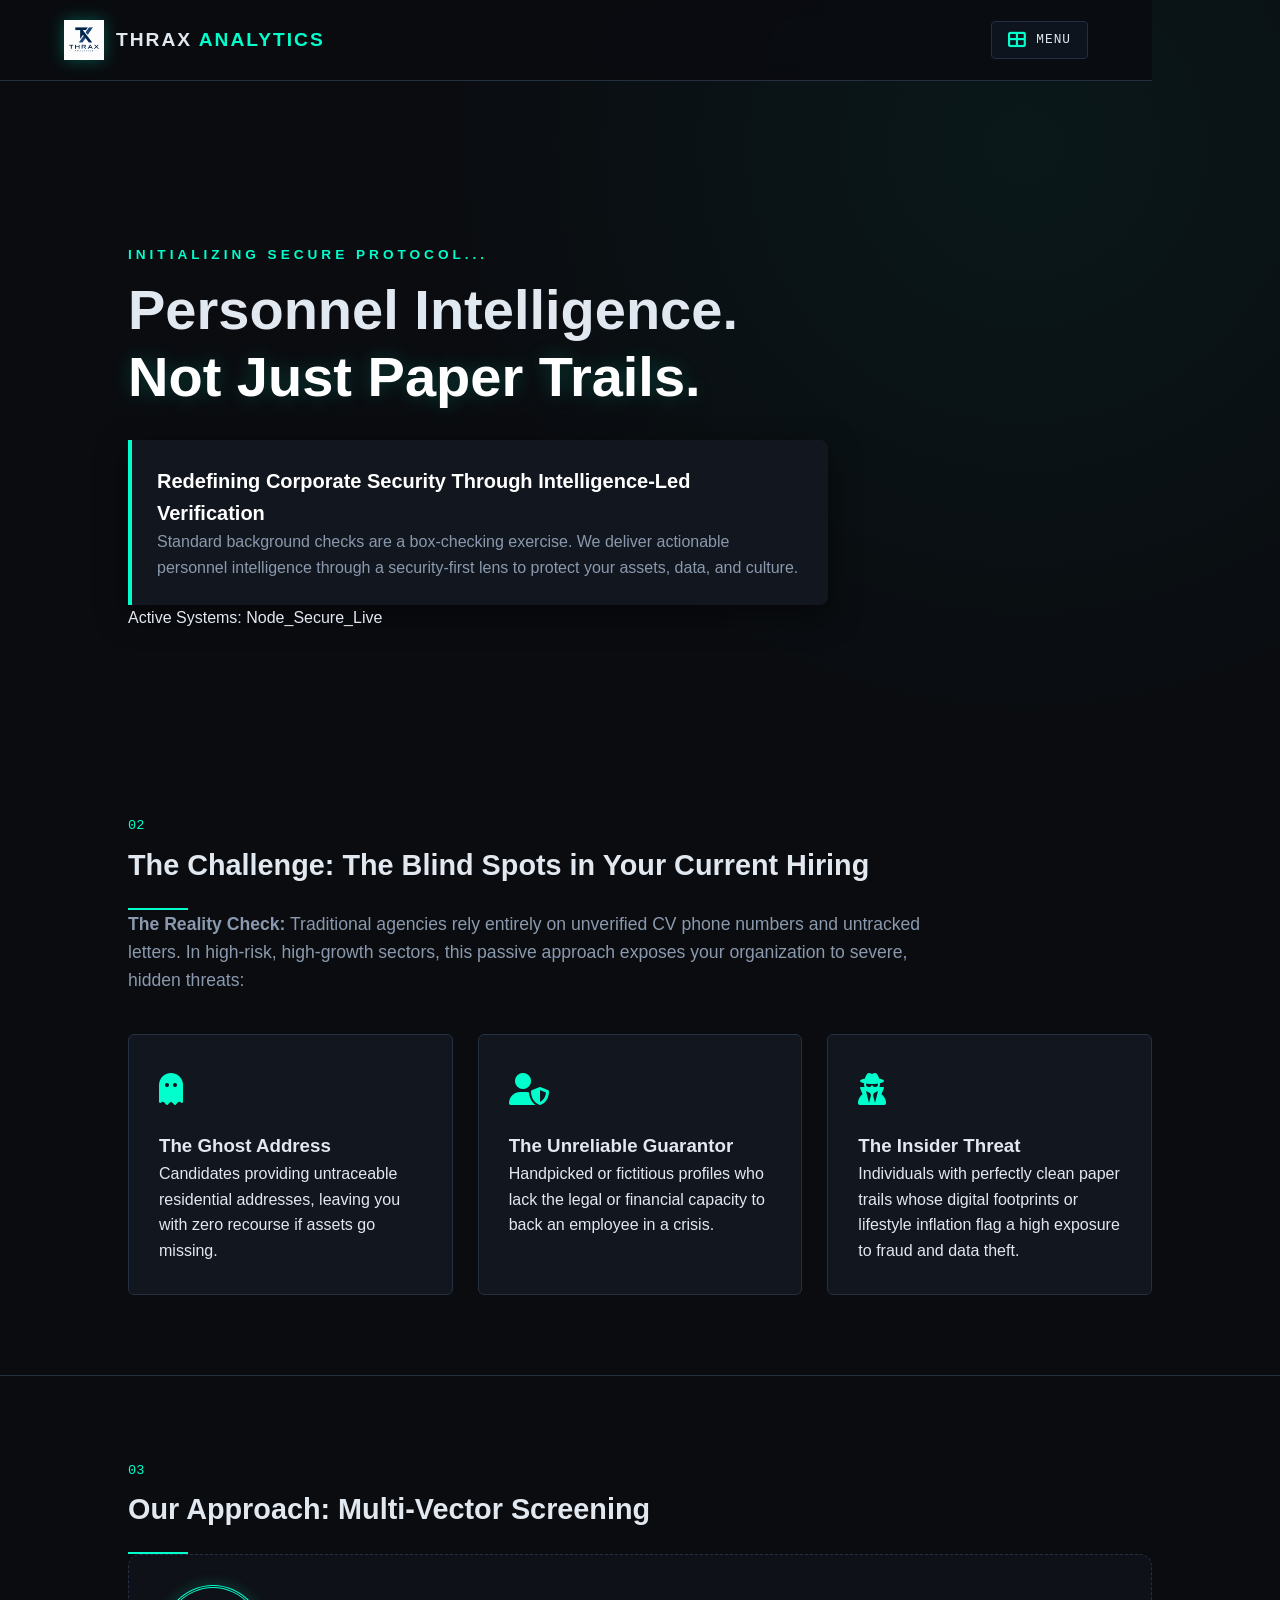
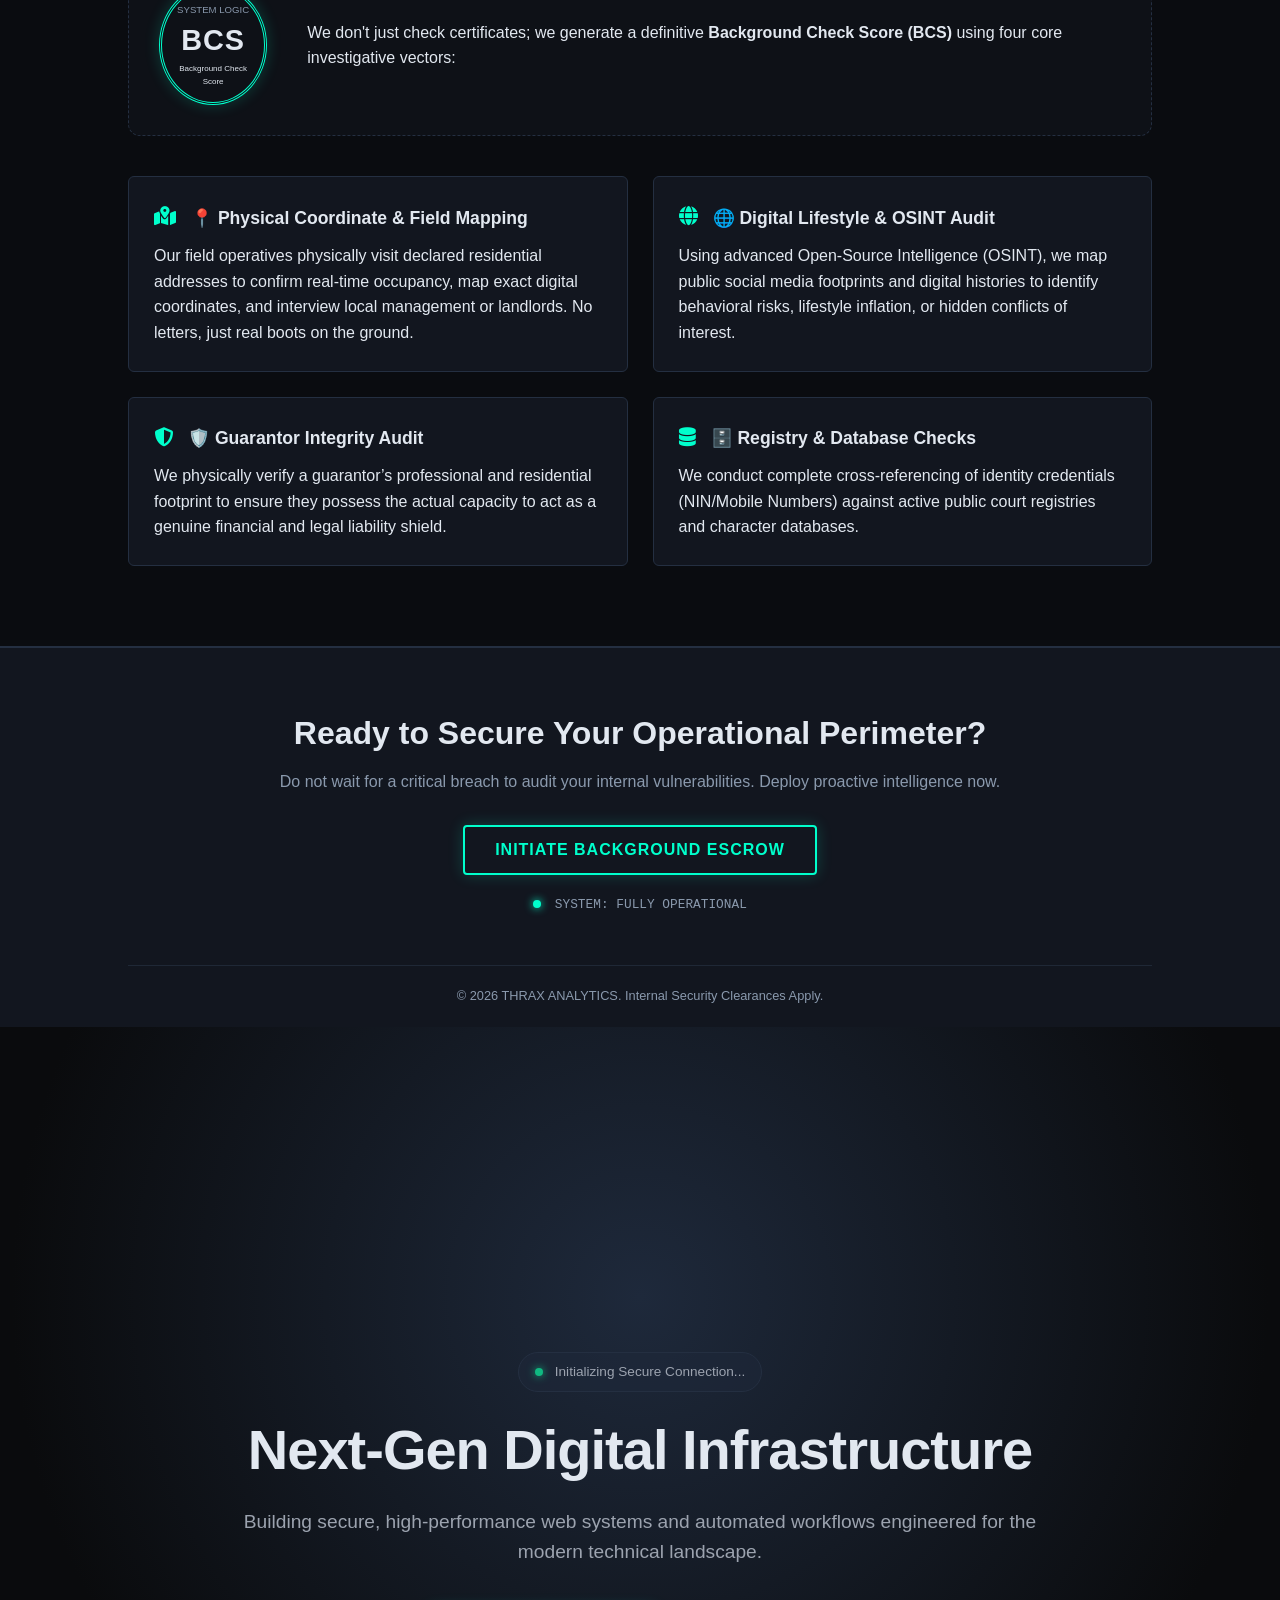
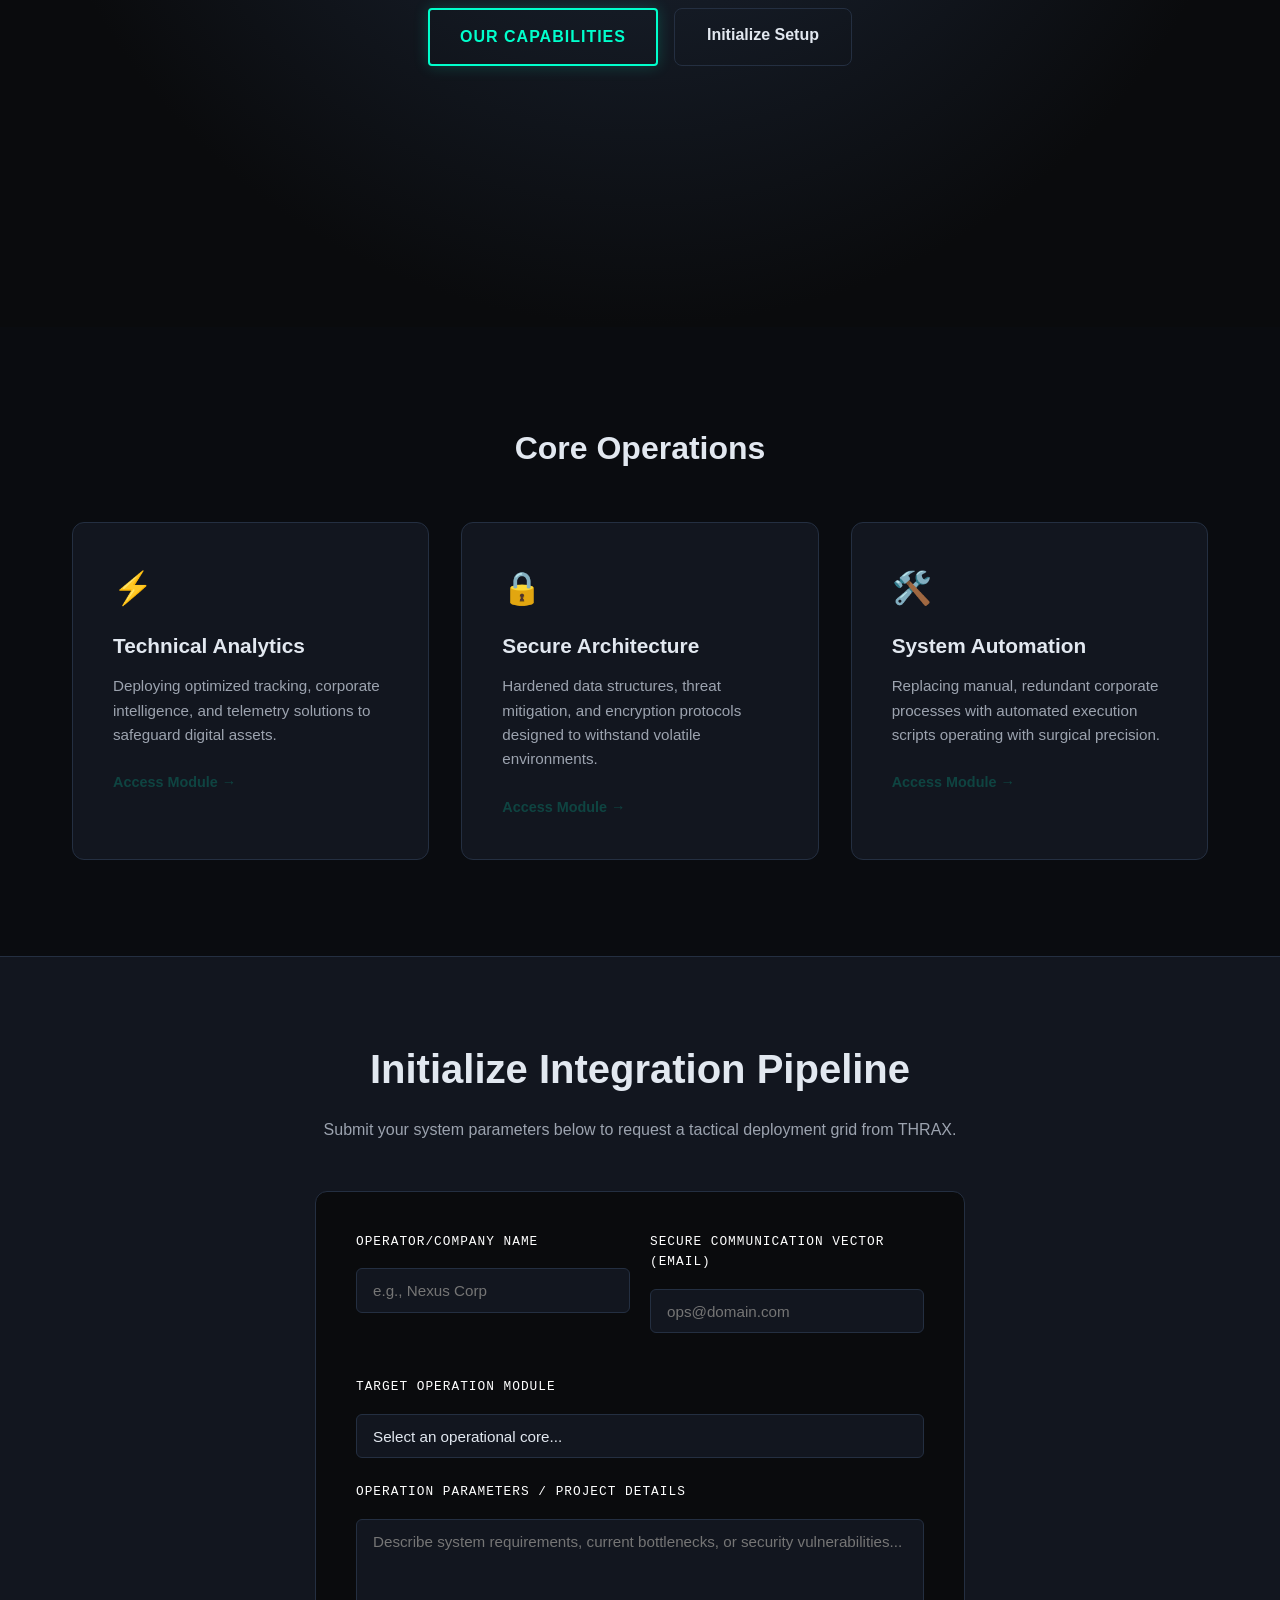
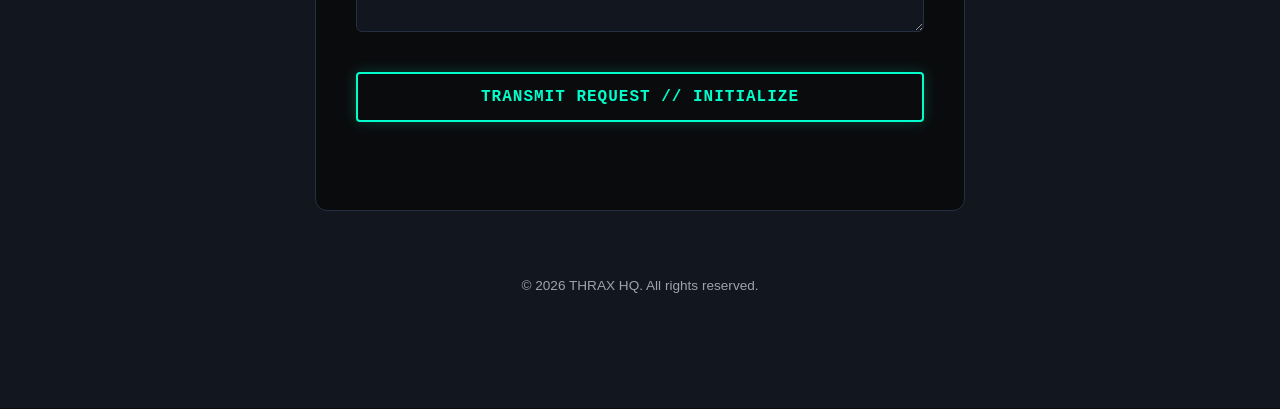
==== index.html @ 0879b6e6 "Fix: Injected inline fallback routing to resolve toggleNavMatrix ReferenceError" ====
<!DOCTYPE html>
<html lang="en">
<head>
    <meta charset="UTF-8">
    <meta name="viewport" content="width=device-width, initial-scale=1.0">
    <title>THRAX | Digital Headquarters</title>
    <link rel="stylesheet" href="style.css">
</head>
<!DOCTYPE html>
<html lang="en">
<head>
    <meta charset="UTF-8">
    <meta name="viewport" content="width=device-width, initial-scale=1.0">
    <title>THRAX ANALYTICS | Intelligence-Led Verification</title>
    <link rel="stylesheet" href="style.css">
    <!-- Font Awesome for clean, high-tech icons -->
    <link rel="stylesheet" href="https://cdnjs.cloudflare.com/ajax/libs/font-awesome/6.4.0/css/all.min.css">
</head>
<body class="cyber-theme">

    <!-- Top Navigation Header -->
   <!-- Top Navigation Header -->
   <header class="main-header">
        <div class="logo-container">
            <img src="thrax-logo.png" alt="THRAX ANALYTICS Logo" class="brand-logo-img">
            <span class="brand-name">THRAX <span class="accent-text">ANALYTICS</span></span>
        </div>
        
        <div class="nav-matrix-control" onclick="toggleNavMatrix()">
            <i class="fas fa-th-large" id="menu-icon"></i>
            <span class="control-label">MENU</span>
        </div>

        <nav class="nav-links" id="nav-links-container">
            <a href="index.html" class="active">Command Center</a>
            <a href="analytics.html">Services</a>
            <a href="architecture.html">FAQs</a>
            <a href="automation.html">Contact Us</a>
        </nav>
    </header>

    <!-- Section 1: Hero Command Matrix -->
    <section class="hero-section">
        <div class="hero-content">
            <h2 class="sub-codename">INITIALIZING SECURE PROTOCOL...</h2>
            <h1 class="main-tagline">Personnel Intelligence.<br><span class="highlight-glow">Not Just Paper Trails.</span></h1>
            
            <div class="mission-statement-box">
                <h3>Redefining Corporate Security Through Intelligence-Led Verification</h3>
                <p>Standard background checks are a box-checking exercise. We deliver actionable personnel intelligence through a security-first lens to protect your assets, data, and culture.</p>
            </div>
            
            <div class="terminal-pulse">
                <span class="pulse-dot"></span> Active Systems: Node_Secure_Live
            </div>
        </div>
    </section>

    <!-- Section 2: The Challenge Matrix -->
    <section class="challenge-section">
        <div class="section-header">
            <span class="index-num">02</span>
            <h2>The Challenge: The Blind Spots in Your Current Hiring</h2>
            <div class="cyber-divider"></div>
        </div>
        
        <p class="section-intro"><strong>The Reality Check:</strong> Traditional agencies rely entirely on unverified CV phone numbers and untracked letters. In high-risk, high-growth sectors, this passive approach exposes your organization to severe, hidden threats:</p>
        
        <div class="vulnerability-grid">
            <div class="vulnerability-card">
                <div class="card-icon"><i class="fas fa-ghost"></i></div>
                <h3>The Ghost Address</h3>
                <p>Candidates providing untraceable residential addresses, leaving you with zero recourse if assets go missing.</p>
                <div class="scan-line"></div>
            </div>
            
            <div class="vulnerability-card">
                <div class="card-icon"><i class="fas fa-user-shield"></i></div>
                <h3>The Unreliable Guarantor</h3>
                <p>Handpicked or fictitious profiles who lack the legal or financial capacity to back an employee in a crisis.</p>
                <div class="scan-line"></div>
            </div>
            
            <div class="vulnerability-card">
                <div class="card-icon"><i class="fas fa-user-secret"></i></div>
                <h3>The Insider Threat</h3>
                <p>Individuals with perfectly clean paper trails whose digital footprints or lifestyle inflation flag a high exposure to fraud and data theft.</p>
                <div class="scan-line"></div>
            </div>
        </div>
    </section>

    <!-- Section 3: Our Approach (Multi-Vector Screening) -->
    <section class="approach-section">
        <div class="section-header">
            <span class="index-num">03</span>
            <h2>Our Approach: Multi-Vector Screening</h2>
            <div class="cyber-divider"></div>
        </div>
        
        <div class="bcs-hud">
            <div class="bcs-score-display">
                <div class="radial-glow"></div>
                <span class="score-label">SYSTEM LOGIC</span>
                <span class="score-value">BCS</span>
                <span class="score-sub">Background Check Score</span>
            </div>
            <p class="bcs-desc">We don't just check certificates; we generate a definitive <strong>Background Check Score (BCS)</strong> using four core investigative vectors:</p>
        </div>

        <div class="vector-matrix">
            <div class="vector-row">
                <div class="vector-meta">
                    <span class="vector-icon"><i class="fas fa-map-marked-alt"></i></span>
                    <h3>📍 Physical Coordinate & Field Mapping</h3>
                </div>
                <p>Our field operatives physically visit declared residential addresses to confirm real-time occupancy, map exact digital coordinates, and interview local management or landlords. No letters, just real boots on the ground.</p>
            </div>

            <div class="vector-row">
                <div class="vector-meta">
                    <span class="vector-icon"><i class="fas fa-globe"></i></span>
                    <h3>🌐 Digital Lifestyle & OSINT Audit</h3>
                </div>
                <p>Using advanced Open-Source Intelligence (OSINT), we map public social media footprints and digital histories to identify behavioral risks, lifestyle inflation, or hidden conflicts of interest.</p>
            </div>

            <div class="vector-row">
                <div class="vector-meta">
                    <span class="vector-icon"><i class="fas fa-shield-alt"></i></span>
                    <h3>🛡️ Guarantor Integrity Audit</h3>
                </div>
                <p>We physically verify a guarantor’s professional and residential footprint to ensure they possess the actual capacity to act as a genuine financial and legal liability shield.</p>
            </div>

            <div class="vector-row">
                <div class="vector-meta">
                    <span class="vector-icon"><i class="fas fa-database"></i></span>
                    <h3>🗄️ Registry & Database Checks</h3>
                </div>
                <p>We conduct complete cross-referencing of identity credentials (NIN/Mobile Numbers) against active public court registries and character databases.</p>
            </div>
        </div>
    </section>

    <!-- Section 4: Finalizing Ultimate Action Terminal -->
    <footer class="terminal-footer">
        <div class="footer-cta">
            <h2>Ready to Secure Your Operational Perimeter?</h2>
            <p>Do not wait for a critical breach to audit your internal vulnerabilities. Deploy proactive intelligence now.</p>
            <div class="cta-actions">
                <button class="btn-primary" onclick="location.href='mailto:intelligence@thraxhq.com'">Initiate Background Escrow</button>
                <div class="system-status-indicator">
                    <span class="status-pulse"></span> SYSTEM: FULLY OPERATIONAL
                </div>
            </div>
        </div>
        <div class="footer-bottom">
            <p>&copy; 2026 THRAX ANALYTICS. Internal Security Clearances Apply.</p>
        </div>
    </footer>

    <script src="app.js"></script>
</body>
</html>

    <section class="hero">
        <div class="hero-content">
            <div class="status-indicator">
                <span class="status-dot"></span>
                <span id="status-text">Initializing Secure Connection...</span>
            </div>

            <h1>Next-Gen Digital Infrastructure</h1>
            <p>Building secure, high-performance web systems and automated workflows engineered for the modern technical landscape.</p>
            <div class="hero-buttons">
                <a href="#services" class="btn btn-primary">Our Capabilities</a>
                <a href="#contact" class="btn btn-secondary">Initialize Setup</a>
            </div>
        </div>
    </section>

   <section id="services" class="services-container">
        <h2 class="section-title">Core Operations</h2>
        <div class="services-grid">
            
            <div class="service-card">
                <div class="card-icon">⚡</div>
                <h3>Technical Analytics</h3>
                <p>Deploying optimized tracking, corporate intelligence, and telemetry solutions to safeguard digital assets.</p>
                <a href="analytics.html" class="card-link">Access Module &rarr;</a>
            </div>

            <div class="service-card">
                <div class="card-icon">🔒</div>
                <h3>Secure Architecture</h3>
                <p>Hardened data structures, threat mitigation, and encryption protocols designed to withstand volatile environments.</p>
                <a href="architecture.html" class="card-link">Access Module &rarr;</a>
            </div>

            <div class="service-card">
                <div class="card-icon">🛠️</div>
                <h3>System Automation</h3>
                <p>Replacing manual, redundant corporate processes with automated execution scripts operating with surgical precision.</p>
                <a href="automation.html" class="card-link">Access Module &rarr;</a>
            </div>

        </div>
    </section>

    <!-- Contact Footer / Command Console Form -->
    <footer id="contact">
        <div class="footer-content">
            <h2>Initialize Integration Pipeline</h2>
            <p>Submit your system parameters below to request a tactical deployment grid from THRAX.</p>
            
            <!-- Technical Command Form -->
            <form id="console-contact-form" class="console-form">
                <div class="form-row">
                    <div class="form-group">
                        <label for="client-name">Operator/Company Name</label>
                        <input type="text" id="client-name" required placeholder="e.g., Nexus Corp">
                    </div>
                    <div class="form-group">
                        <label for="client-email">Secure Communication Vector (Email)</label>
                        <input type="email" id="client-email" required placeholder="ops@domain.com">
                    </div>
                </div>

                <div class="form-group">
                    <label for="target-module">Target Operation Module</label>
                    <select id="target-module" required>
                        <option value="" disabled selected>Select an operational core...</option>
                        <option value="analytics">Module_01 // Technical Analytics & Profiling</option>
                        <option value="architecture">Module_02 // Secure Infrastructure Systems</option>
                        <option value="automation">Module_03 // Operational Automation Pipelines</option>
                    </select>
                </div>

                <div class="form-group">
                    <label for="mission-parameters">Operation Parameters / Project Details</label>
                    <textarea id="mission-parameters" rows="5" required placeholder="Describe system requirements, current bottlenecks, or security vulnerabilities..."></textarea>
                </div>

                <button type="submit" class="btn btn-primary form-submit-btn">Transmit Request // Initialize</button>
            </form>

            <p class="copyright">&copy; 2026 THRAX HQ. All rights reserved.</p>
        </div>
    </footer>
<script>
        // Inline immediate fallback to guarantee navigation works instantly
        function toggleNavMatrix() {
            const navLinks = document.getElementById('nav-links-container');
            const menuIcon = document.getElementById('menu-icon');
            
            if (navLinks) {
                navLinks.classList.toggle('nav-active');
                if (menuIcon) {
                    if (navLinks.classList.contains('nav-active')) {
                        menuIcon.style.transform = "rotate(90deg)";
                        menuIcon.style.color = "var(--accent-neon)";
                    } else {
                        menuIcon.style.transform = "rotate(0deg)";
                        menuIcon.style.color = "var(--text-muted)";
                    }
                }
            }
        }
    </script>
    <script src="app.js"></script>
</body>
</html>
    <script src="app.js"></script>
</body>
</html>
---- style.css ----
/* Global Variables & Reset */
:root {
    --bg-main: #0a0b0d;
    --bg-surface: #12141c;
    --accent-blue: #2563eb;
    --accent-glow: #3b82f6;
    --text-primary: #f3f4f6;
    --text-secondary: #9ca3af;
    --border-color: #1e293b;
}

* {
    margin: 0;
    padding: 0;
    box-sizing: border-box;
    scroll-behavior: smooth;
    font-family: -apple-system, BlinkMacSystemFont, 'Segoe UI', Roboto, sans-serif;
}

body {
    background-color: var(--bg-main);
    color: var(--text-primary);
    line-height: 1.6;
}

/* Header & Navigation (Flexbox) */
header {
    position: fixed;
    top: 0;
    width: 100%;
    background-color: rgba(10, 11, 13, 0.8);
    backdrop-filter: blur(12px);
    border-bottom: 1px solid var(--border-color);
    z-index: 1000;
}

.navbar {
    display: flex;
    justify-content: space-between;
    align-items: center;
    max-width: 1200px;
    margin: 0 auto;
    padding: 1.2rem 2rem;
}

.logo {
    font-size: 1.5rem;
    font-weight: 700;
    letter-spacing: -0.5px;
}

.logo span {
    color: var(--accent-glow);
}

.nav-links {
    display: flex;
    align-items: center;
    list-style: none;
    gap: 2rem;
}

.nav-links a {
    color: var(--text-secondary);
    text-decoration: none;
    font-size: 0.95rem;
    transition: color 0.2s ease;
}

.nav-links a:hover {
    color: var(--text-primary);
}

.nav-links .nav-cta {
    background-color: var(--accent-blue);
    color: white;
    padding: 0.5rem 1.2rem;
    border-radius: 6px;
    transition: background 0.2s;
}

/* Hero Section */
.hero {
    display: flex;
    align-items: center;
    justify-content: center;
    min-height: 100vh;
    padding: 0 2rem;
    text-align: center;
    background: radial-gradient(circle at 50% 30%, #1e293b 0%, var(--bg-main) 70%);
}

.hero-content {
    max-width: 800px;
    margin-top: 4rem;
}

.hero h1 {
    font-size: 3.5rem;
    font-weight: 800;
    letter-spacing: -1px;
    margin-bottom: 1.5rem;
    line-height: 1.2;
}

.hero p {
    font-size: 1.2rem;
    color: var(--text-secondary);
    margin-bottom: 2.5rem;
}

/* Telemetry Status Indicator */
.status-indicator {
    display: inline-flex;
    align-items: center;
    gap: 0.75rem;
    background-color: rgba(30, 41, 59, 0.5);
    border: 1px solid var(--border-color);
    padding: 0.5rem 1rem;
    border-radius: 20px;
    margin-bottom: 1.5rem;
    font-family: monospace;
    font-size: 0.85rem;
    color: var(--text-secondary);
}

.status-dot {
    width: 8px;
    height: 8px;
    background-color: #f59e0b; /* Initializing Amber */
    border-radius: 50%;
    box-shadow: 0 0 8px #f59e0b;
    transition: all 0.5s ease;
}

/* Buttons */
.hero-buttons {
    display: flex;
    justify-content: center;
    gap: 1rem;
}

.btn {
    display: inline-block;
    padding: 0.8rem 2rem;
    border-radius: 8px;
    font-weight: 600;
    text-decoration: none;
    transition: all 0.2s ease;
}

.btn-primary {
    background-color: var(--accent-blue);
    color: white;
}

.btn-primary:hover {
    background-color: var(--accent-glow);
    transform: translateY(-2px);
}

.btn-secondary {
    border: 1px solid var(--border-color);
    color: var(--text-primary);
}

.btn-secondary:hover {
    background-color: var(--border-color);
    transform: translateY(-2px);
}

/* Services Grid Section */
.services-container {
    max-width: 1200px;
    margin: 0 auto;
    padding: 6rem 2rem;
}

.section-title {
    font-size: 2rem;
    text-align: center;
    margin-bottom: 3rem;
}

.services-grid {
    display: grid;
    grid-template-columns: repeat(auto-fit, minmax(300px, 1fr));
    gap: 2rem;
}

.service-card {
    background-color: var(--bg-surface);
    border: 1px solid var(--border-color);
    padding: 2.5rem;
    border-radius: 12px;
    transition: transform 0.3s ease, border-color 0.3s ease;
}

.service-card:hover {
    transform: translateY(-5px);
    border-color: var(--accent-glow);
}

.card-icon {
    font-size: 2rem;
    margin-bottom: 1rem;
}

.service-card h3 {
    font-size: 1.3rem;
    margin-bottom: 0.75rem;
}

.service-card p {
    color: var(--text-secondary);
    font-size: 0.95rem;
}

/* Footer & Connection Setup */
footer {
    background-color: var(--bg-surface);
    border-top: 1px solid var(--border-color);
    padding: 5rem 2rem;
    text-align: center;
}

.footer-content h2 {
    font-size: 2.5rem;
    margin-bottom: 1rem;
}

.footer-content p {
    color: var(--text-secondary);
    margin-bottom: 2rem;
}

.footer-content .btn {
    margin-bottom: 3rem;
}

.copyright {
    font-size: 0.85rem;
    color: #4b5563;
}

@media (max-width: 768px) {
    .hero h1 { font-size: 2.5rem; }
    .hero-buttons { flex-direction: column; }
    .nav-links { display: none; }
}
/* Multi-page Module Layouts */
.module-page {
    max-width: 800px;
    margin: 0 auto;
    padding: 10rem 2rem 5rem 2rem;
}

.module-hero {
    margin-bottom: 4rem;
}

.module-tag {
    font-family: monospace;
    color: var(--accent-glow);
    font-size: 0.9rem;
    letter-spacing: 1px;
    display: inline-block;
    margin-bottom: 1rem;
}

.module-lead {
    font-size: 1.25rem;
    color: var(--text-secondary);
    margin-top: 1rem;
}

.detail-block {
    background-color: var(--bg-surface);
    border: 1px solid var(--border-color);
    padding: 2.5rem;
    border-radius: 12px;
    margin-bottom: 2rem;
}

.detail-block h2 {
    margin-bottom: 1rem;
    font-size: 1.5rem;
    color: var(--text-primary);
}

/* Card Link Styling */
.card-link {
    display: inline-block;
    margin-top: 1.5rem;
    color: var(--accent-glow);
    text-decoration: none;
    font-weight: 600;
    font-size: 0.9rem;
    transition: transform 0.2s;
}

.card-link:hover {
    transform: translateX(5px);
}

/* Pipeline Navigation Alignment */
.pipeline-navigation {
    display: flex;
    justify-content: space-between;
    align-items: center;
    gap: 1rem;
    margin-top: 4rem;
}

@media (max-width: 600px) {
    .pipeline-navigation {
        flex-direction: column-reverse;
        gap: 1rem;
    }
    .pipeline-navigation .btn {
        width: 100%;
        text-align: center;
    }
}
/* Interactive Console Form Styling */
.console-form {
    max-width: 650px;
    margin: 3rem auto 4rem auto;
    text-align: left;
    background-color: var(--bg-main);
    border: 1px solid var(--border-color);
    padding: 2.5rem;
    border-radius: 12px;
}

.form-row {
    display: flex;
    gap: 1.5rem;
}

.form-group {
    display: flex;
    flex-direction: column;
    margin-bottom: 1.5rem;
    width: 100%;
}

.console-form label {
    font-family: monospace;
    font-size: 0.85rem;
    color: var(--accent-glow);
    margin-bottom: 0.5rem;
    text-transform: uppercase;
    letter-spacing: 0.5px;
}

.console-form input,
.console-form select,
.console-form textarea {
    background-color: var(--bg-surface);
    border: 1px solid var(--border-color);
    color: var(--text-primary);
    padding: 0.8rem 1rem;
    border-radius: 6px;
    font-size: 0.95rem;
    transition: all 0.2s ease;
    outline: none;
}

.console-form input:focus,
.console-form select:focus,
.console-form textarea:focus {
    border-color: var(--accent-glow);
    box-shadow: 0 0 8px rgba(59, 130, 246, 0.2);
}

.console-form select {
    cursor: pointer;
    appearance: none; /* Removes native browser arrow to let custom background flow */
}

.form-submit-btn {
    width: 100%;
    border: none;
    cursor: pointer;
    font-family: monospace;
    letter-spacing: 1px;
    text-transform: uppercase;
    padding: 1rem;
    margin-top: 1rem;
}

@media (max-width: 600px) {
    .form-row {
        flex-direction: column;
        gap: 0;
    }
}
/* Core Dark Web System Design */
:root {
    --bg-deep: #0a0c10;
    --bg-surface: #12161f;
    --accent-neon: #00ffcc;
    --accent-glow: rgba(0, 255, 204, 0.2);
    --text-primary: #e2e8f0;
    --text-muted: #8a99ad;
    --border-color: #242f41;
}

body.cyber-theme {
    background-color: var(--bg-deep);
    color: var(--text-primary);
    font-family: 'Segoe UI', Tahoma, Geneva, Verdana, sans-serif;
    margin: 0;
    padding: 0;
    overflow-x: hidden;
}

/* Header & Logo styling */
.main-header {
    display: flex;
    justify-content: space-between;
    align-items: center;
    padding: 20px 5%;
    background-color: rgba(10, 12, 16, 0.95);
    border-bottom: 1px solid var(--border-color);
    position: fixed;
    width: 90%;
    top: 0;
    z-index: 1000;
    backdrop-filter: blur(10px);
}

.logo-container {
    display: flex;
    align-items: center;
    gap: 12px;
}

.cyber-logo {
    width: 28px;
    height: 28px;
    background: linear-gradient(135deg, var(--accent-neon), #0066ff);
    clip-path: polygon(50% 0%, 100% 25%, 100% 75%, 50% 100%, 0% 75%, 0% 25%);
    box-shadow: 0 0 10px var(--accent-glow);
}

.brand-name {
    font-size: 1.2rem;
    font-weight: 800;
    letter-spacing: 2px;
}

.accent-text { color: var(--accent-neon); }

.nav-links a {
    color: var(--text-muted);
    text-decoration: none;
    margin-left: 20px;
    font-size: 0.9rem;
    font-weight: 600;
    transition: color 0.3s;
}

.nav-links a.active, .nav-links a:hover {
    color: var(--accent-neon);
}

/* Hero Section */
.hero-section {
    padding: 180px 10% 100px 10%;
    background: radial-gradient(circle at 80% 20%, rgba(0, 255, 204, 0.05), transparent 50%);
}

.sub-codename {
    font-size: 0.85rem;
    color: var(--accent-neon);
    letter-spacing: 4px;
    margin-bottom: 10px;
}

.main-tagline {
    font-size: 3.5rem;
    font-weight: 900;
    line-height: 1.2;
    margin: 0 0 30px 0;
}

.highlight-glow {
    color: #fff;
    text-shadow: 0 0 20px var(--accent-glow);
}

.mission-statement-box {
    background-color: var(--bg-surface);
    border-left: 4px solid var(--accent-neon);
    padding: 25px;
    max-width: 700px;
    border-radius: 0 8px 8px 0;
    box-shadow: 0 10px 30px rgba(0,0,0,0.5);
}

.mission-statement-box h3 {
    margin-top: 0;
    color: #fff;
    font-size: 1.25rem;
}

.mission-statement-box p {
    color: var(--text-muted);
    line-height: 1.6;
    margin-bottom: 0;
}

/* Moving/Lively Elements: Scan lines on Cards */
.challenge-section, .approach-section {
    padding: 80px 10%;
    border-bottom: 1px solid var(--border-color);
}

.section-header h2 {
    font-size: 1.8rem;
    margin: 5px 0 20px 0;
}

.index-num {
    font-size: 0.85rem;
    color: var(--accent-neon);
    font-family: monospace;
}

.cyber-divider {
    width: 60px;
    height: 2px;
    background-color: var(--accent-neon);
}

.section-intro {
    color: var(--text-muted);
    max-width: 800px;
    margin-bottom: 40px;
    font-size: 1.1rem;
}

.vulnerability-grid {
    display: flex;
    gap: 25px;
    flex-wrap: wrap;
}

.vulnerability-card {
    background-color: var(--bg-surface);
    border: 1px solid var(--border-color);
    padding: 30px;
    flex: 1;
    min-width: 250px;
    border-radius: 6px;
    position: relative;
    overflow: hidden;
    transition: transform 0.3s, border-color 0.3s;
}

.vulnerability-card:hover {
    transform: translateY(-5px);
    border-color: var(--accent-neon);
}

/* Moving Picture/Scan Line Effect */
.scan-line {
    position: absolute;
    top: -100%;
    left: 0;
    width: 100%;
    height: 4px;
    background: linear-gradient(90deg, transparent, var(--accent-neon), transparent);
    animation: scanAnimation 4s linear infinite;
    opacity: 0.5;
}

@keyframes scanAnimation {
    0% { top: -10%; }
    50% { top: 110%; }
    100% { top: -10%; }
}

.card-icon {
    font-size: 2rem;
    color: var(--accent-neon);
    margin-bottom: 15px;
}

/* HUD System Display Matrix */
.bcs-hud {
    display: flex;
    align-items: center;
    gap: 40px;
    background: rgba(18, 22, 31, 0.5);
    padding: 30px;
    border-radius: 12px;
    border: 1px dashed var(--border-color);
    margin-bottom: 40px;
}

.bcs-score-display {
    position: relative;
    width: 120px;
    height: 120px;
    border: 3px double var(--accent-neon);
    border-radius: 50%;
    display: flex;
    flex-direction: column;
    justify-content: center;
    align-items: center;
    box-shadow: 0 0 15px var(--accent-glow);
}

.score-value {
    font-size: 1.8rem;
    font-weight: 900;
    letter-spacing: 1px;
}

.score-label {
    font-size: 0.6rem;
    color: var(--text-muted);
}

.score-sub {
    font-size: 0.5rem;
    text-align: center;
    max-width: 80px;
}

.vector-matrix {
    display: grid;
    grid-template-columns: 1fr 1fr;
    gap: 25px;
}

.vector-row {
    background-color: var(--bg-surface);
    padding: 25px;
    border-radius: 6px;
    border: 1px solid var(--border-color);
}

.vector-meta {
    display: flex;
    align-items: center;
    gap: 15px;
    margin-bottom: 10px;
}

.vector-meta h3 {
    margin: 0;
    font-size: 1.1rem;
}

.vector-icon {
    color: var(--accent-neon);
    font-size: 1.2rem;
}

/* Finalizing Footer Terminals */
.terminal-footer {
    background-color: var(--bg-surface);
    padding: 60px 10% 20px 10%;
    border-top: 1px solid var(--border-color);
    text-align: center;
}

.footer-cta h2 {
    font-size: 2rem;
    margin-bottom: 10px;
}

.footer-cta p {
    color: var(--text-muted);
    margin-bottom: 30px;
}

.btn-primary {
    background: transparent;
    border: 2px solid var(--accent-neon);
    color: var(--accent-neon);
    padding: 14px 30px;
    font-weight: 700;
    font-size: 1rem;
    letter-spacing: 1px;
    cursor: pointer;
    border-radius: 4px;
    text-transform: uppercase;
    box-shadow: 0 0 15px var(--accent-glow);
    transition: all 0.3s;
}

.btn-primary:hover {
    background: var(--accent-neon);
    color: var(--bg-deep);
    box-shadow: 0 0 25px var(--accent-neon);
}

.system-status-indicator {
    margin-top: 20px;
    font-size: 0.8rem;
    font-family: monospace;
    color: var(--text-muted);
}

.status-pulse {
    display: inline-block;
    width: 8px;
    height: 8px;
    background-color: var(--accent-neon);
    border-radius: 50%;
    margin-right: 6px;
    box-shadow: 0 0 8px var(--accent-neon);
    animation: pulse 1.5s infinite;
}

@keyframes pulse {
    0% { opacity: 0.4; }
    50% { opacity: 1; }
    100% { opacity: 0.4; }
}

.footer-bottom {
    margin-top: 50px;
    border-top: 1px solid #1f2836;
    padding-top: 20px;
    font-size: 0.8rem;
    color: var(--text-muted);
}
/* Brand Logo Scaling Configuration */
img.brand-logo-img {
    height: 40px !important;
    width: auto !important;
    max-height: 40px !important;
    object-fit: contain !important;
    display: inline-block !important;
    filter: drop-shadow(0 0 8px rgba(0, 255, 204, 0.3));
}

/* Ensure the container doesn't stretch */
.logo-container {
    display: flex;
    align-items: center;
    gap: 12px;
    max-height: 50px;
}
/* Systems Menu Control Interface */
.nav-matrix-control {
    display: flex;
    align-items: center;
    gap: 10px;
    cursor: pointer;
    background: rgba(24, 34, 50, 0.4);
    padding: 8px 16px;
    border: 1px solid var(--border-color);
    border-radius: 4px;
    transition: all 0.3s ease;
}

.nav-matrix-control:hover {
    border-color: var(--accent-neon);
    box-shadow: 0 0 10px var(--accent-glow);
}

.nav-matrix-control i {
    color: var(--accent-neon);
    font-size: 1.1rem;
}

.control-label {
    font-family: monospace;
    font-size: 0.8rem;
    letter-spacing: 1px;
    color: var(--text-primary);
}

/* Initially hide the link container or display it based on activation states */
.nav-links {
    display: none; /* Controlled dynamically by JavaScript */
    position: absolute;
    top: 75px;
    right: 5%;
    background-color: var(--bg-surface);
    border: 1px solid var(--border-color);
    flex-direction: column;
    padding: 15px;
    border-radius: 6px;
    box-shadow: 0 10px 30px rgba(0,0,0,0.7);
    z-index: 1001;
}

/* When active, display links clearly */
.nav-links.matrix-active {
    display: flex !important;
}

.nav-links a {
    margin: 10px 0 !important;
    padding: 5px 15px;
    display: block;
}
/* ==========================================================================
   Thrax Services Grid System & Component Layouts
   ========================================================================== */

.services-manifesto {
    color: var(--text-muted);
    font-size: 1.15rem;
    line-height: 1.7;
    max-width: 900px;
    margin-top: 20px;
}

.services-block {
    margin-top: 60px;
}

.block-header h2 {
    font-size: 2rem;
    color: #fff;
    margin-bottom: 5px;
}

.block-subtitle {
    color: var(--accent-neon);
    font-family: monospace;
    font-size: 0.95rem;
    margin-top: 0;
    margin-bottom: 35px;
}

/* Tier Matrix Columns Layout */
.tier-matrix-grid {
    display: flex;
    gap: 25px;
    flex-wrap: wrap;
    align-items: stretch;
}

.tier-matrix-card {
    background: var(--bg-surface);
    border: 1px solid var(--border-color);
    border-radius: 8px;
    padding: 35px 25px;
    flex: 1;
    min-width: 290px;
    position: relative;
    transition: all 0.3s cubic-bezier(0.165, 0.84, 0.44, 1);
}

.tier-matrix-card:hover {
    transform: translateY(-5px);
    box-shadow: 0 10px 30px rgba(0, 0, 0, 0.6);
}

/* Featured / Accent Border Focus States */
.featured-tier {
    border-color: rgba(0, 255, 204, 0.4);
    background: linear-gradient(180deg, rgba(24, 34, 50, 0.4) 0%, var(--bg-surface) 100%);
}
.high-alert-tier {
    border-color: rgba(255, 74, 74, 0.3);
}

.tier-badge {
    position: absolute;
    top: -12px;
    left: 25px;
    padding: 4px 14px;
    font-family: monospace;
    font-weight: bold;
    font-size: 0.75rem;
    border-radius: 20px;
}
.level-1-badge { background: #1a2c38; color: #80e5ff; border: 1px solid #336688; }
.level-2-badge { background: #0c332b; color: var(--accent-neon); border: 1px solid var(--accent-neon); }
.level-3-badge { background: #3c1414; color: #ff6666; border: 1px solid #aa3333; }

.tier-matrix-card h3 {
    font-size: 1.5rem;
    margin-top: 10px;
    margin-bottom: 15px;
    color: #fff;
}

.tier-deployment {
    font-size: 0.9rem;
    color: var(--text-muted);
    line-height: 1.5;
    min-height: 45px;
}

.vector-divider {
    height: 1px;
    background: var(--border-color);
    margin: 20px 0;
}

.feature-checklist {
    list-style: none;
    padding: 0;
    margin: 0;
}

.feature-checklist li {
    position: relative;
    padding-left: 25px;
    font-size: 0.92rem;
    line-height: 1.6;
    color: var(--text-primary);
    margin-bottom: 18px;
}

.feature-checklist li i {
    position: absolute;
    left: 0;
    top: 3px;
    color: var(--accent-neon);
    font-size: 0.95rem;
}

.high-alert-tier .feature-checklist li i {
    color: #ff5555;
}

.nested-include {
    font-family: monospace;
    color: var(--accent-neon) !important;
    background: rgba(0, 255, 204, 0.05);
    padding: 4px 8px;
    border-radius: 4px;
    font-weight: bold;
}

/* Specialized Services Grid Layout */
.specialized-grid {
    display: grid;
    grid-template-columns: 1fr 1fr;
    gap: 25px;
}
@media (max-width: 850px) { .specialized-grid { grid-template-columns: 1fr; } }

.specialized-card {
    background: rgba(18, 22, 31, 0.6);
    border: 1px dashed var(--border-color);
    border-radius: 8px;
    padding: 35px;
}

.spec-icon {
    font-size: 2rem;
    color: var(--accent-neon);
    margin-bottom: 15px;
}

.specialized-card h3 {
    margin-top: 0;
    color: #fff;
    font-size: 1.3rem;
}

.specialized-card p {
    color: var(--text-muted);
    line-height: 1.6;
}

.sub-specs {
    margin-top: 20px;
    padding-left: 20px;
}

.sub-specs li {
    color: var(--text-primary);
    margin-bottom: 12px;
    line-height: 1.5;
    font-size: 0.92rem;
}

/* The Thrax Advantage Dashboard Block */
.advantage-banner {
    background: #111622;
    border: 1px solid var(--border-color);
    padding: 40px;
    border-radius: 8px;
    margin: 60px 0;
}

.advantage-banner h3 {
    margin-top: 0;
    font-size: 1.5rem;
    color: #fff;
    text-transform: uppercase;
    letter-spacing: 1px;
    border-bottom: 2px solid var(--accent-neon);
    display: inline-block;
    padding-bottom: 5px;
    margin-bottom: 30px;
}

.advantage-grid {
    display: flex;
    gap: 30px;
    flex-wrap: wrap;
}

.adv-node {
    flex: 1;
    min-width: 250px;
    color: var(--text-muted);
    font-size: 0.95rem;
    line-height: 1.6;
}

.adv-node strong {
    color: var(--accent-neon);
    display: block;
    margin-bottom: 5px;
    font-size: 1.05rem;
}

/* Proof of Concept Interactive Terminal */
.poc-terminal-box {
    background: radial-gradient(circle at 0% 0%, rgba(0, 255, 204, 0.08), transparent 60%), #0d111a;
    border: 2px solid var(--accent-neon);
    border-radius: 8px;
    padding: 50px;
    text-align: center;
    box-shadow: 0 0 30px var(--accent-glow);
    margin-bottom: 40px;
}

.poc-badge {
    display: inline-block;
    background: rgba(0, 255, 204, 0.15);
    color: var(--accent-neon);
    padding: 5px 16px;
    font-family: monospace;
    font-weight: bold;
    font-size: 0.8rem;
    letter-spacing: 2px;
    border-radius: 4px;
    margin-bottom: 20px;
}

.poc-terminal-box h2 {
    font-size: 2.2rem;
    color: #fff;
    margin: 0 0 15px 0;
}

.poc-terminal-box p {
    color: var(--text-muted);
    max-width: 750px;
    margin: 0 auto 30px auto;
    font-size: 1.1rem;
    line-height: 1.6;
}

.poc-metrics-strip {
    display: flex;
    justify-content: center;
    gap: 40px;
    margin-bottom: 40px;
    font-family: monospace;
    color: #fff;
    font-size: 1rem;
}

.poc-metric i {
    color: var(--accent-neon);
    margin-right: 8px;
}

.poc-actions-matrix {
    display: flex;
    justify-content: center;
    gap: 20px;
    flex-wrap: wrap;
}

.action-btn {
    text-decoration: none;
    padding: 15px 32px;
    font-weight: bold;
    font-size: 0.95rem;
    border-radius: 4px;
    text-transform: uppercase;
    letter-spacing: 1px;
    transition: all 0.3s ease;
}

.btn-primary-uplink {
    background: var(--accent-neon);
    color: #0a0c10;
    box-shadow: 0 0 15px var(--accent-glow);
}
.btn-primary-uplink:hover {
    background: #fff;
    box-shadow: 0 0 25px rgba(255, 255, 255, 0.4);
}

.btn-secondary-uplink {
    border: 1px solid var(--border-color);
    color: #fff;
    background: rgba(255,255,255,0.02);
}
.btn-secondary-uplink:hover {
    border-color: var(--accent-neon);
    color: var(--accent-neon);
    box-shadow: 0 0 15px var(--accent-glow);
}
/* ==========================================================================
   Enterprise Consultation Form & Shield Component Classes
   ========================================================================== */

.confidentiality-shield-box {
    display: flex;
    align-items: center;
    background: rgba(14, 165, 233, 0.04);
    border: 1px dashed rgba(0, 255, 204, 0.3);
    padding: 25px 30px;
    border-radius: 6px;
    margin-bottom: 40px;
    gap: 25px;
}

.shield-icon i {
    font-size: 2.5rem;
    color: var(--accent-neon);
    text-shadow: 0 0 15px var(--accent-glow);
}

.shield-text h3 {
    margin: 0 0 5px 0;
    color: #fff;
    font-size: 1.15rem;
}

.shield-text p {
    margin: 0;
    color: var(--text-muted);
    font-size: 0.9rem;
    line-height: 1.5;
}

.consultation-split-layout {
    display: flex;
    gap: 40px;
    align-items: flex-start;
    flex-wrap: wrap;
}

.form-workspace-card {
    flex: 2;
    min-width: 320px;
    background: #0d111a;
    border: 1px solid var(--border-color);
    padding: 40px;
    border-radius: 8px;
}

.workflow-sidepanel {
    flex: 1;
    min-width: 290px;
    display: flex;
    flex-direction: column;
    gap: 25px;
}

/* Intake Form Architecture */
.form-section-title {
    font-family: monospace;
    font-size: 0.85rem;
    color: var(--accent-neon);
    letter-spacing: 2px;
    margin-bottom: 25px;
    margin-top: 35px;
    border-bottom: 1px solid rgba(255,255,255,0.05);
    padding-bottom: 8px;
}
.form-section-title:first-of-type { margin-top: 0; }

.form-row {
    display: flex;
    gap: 20px;
    margin-bottom: 20px;
    flex-wrap: wrap;
}

.form-group {
    flex: 1;
    min-width: 200px;
    display: flex;
    flex-direction: column;
    gap: 8px;
}

.form-group label {
    font-family: monospace;
    font-size: 0.8rem;
    color: #fff;
    text-transform: uppercase;
    letter-spacing: 1px;
}

.custom-select {
    appearance: none;
    background-image: url("data:image/svg+xml,%3Csvg xmlns='http://www.w3.org/2000/svg' width='12' height='12' fill='%2300ffcc' viewBox='0 0 16 16'%3E%3Cpath d='M7.247 11.14 2.451 5.658C1.885 5.013 2.345 4 3.204 4h9.592a1 1 0 0 1 .753 1.659l-4.796 5.48a1 1 0 0 1-1.506 0z'/\%3E%3C/svg%3E");
    background-repeat: no-repeat;
    background-position: calc(100% - 20px) center;
    cursor: pointer;
}

/* Interactive Checkbox Matrices */
.checkbox-matrix-grid {
    display: grid;
    grid-template-columns: 1fr 1fr;
    gap: 15px;
}
@media(max-width:600px){ .checkbox-matrix-grid { grid-template-columns: 1fr; } }

.matrix-checkbox-label {
    display: flex;
    align-items: flex-start;
    gap: 12px;
    background: rgba(255,255,255,0.02);
    border: 1px solid var(--border-color);
    padding: 12px 15px;
    border-radius: 4px;
    cursor: pointer;
    transition: all 0.2s ease;
}

.matrix-checkbox-label:hover {
    border-color: var(--accent-neon);
    background: rgba(0, 255, 204, 0.02);
}

.matrix-checkbox-label input[type="checkbox"] {
    accent-color: var(--accent-neon);
    width: 16px;
    height: 16px;
    margin-top: 2px;
}

.matrix-checkbox-label span {
    font-size: 0.88rem;
    color: var(--text-primary);
    line-height: 1.4;
}

.alert-select {
    border-color: rgba(255,74,74,0.2);
}
.alert-select:focus {
    border-color: #ff4a4a !important;
}

.corporate-submit {
    width: 100%;
    margin-top: 40px;
}

/* Timeline Protocol Panel styling */
.timeline-container-card {
    background: #111622;
    border: 1px solid var(--border-color);
    padding: 30px;
    border-radius: 8px;
}

.timeline-container-card h3 {
    margin-top: 0;
    font-size: 1.2rem;
    color: #fff;
    border-bottom: 2px solid var(--accent-neon);
    display: inline-block;
    padding-bottom: 4px;
    margin-bottom: 15px;
}

.sidepanel-desc {
    color: var(--text-muted);
    font-size: 0.88rem;
    line-height: 1.5;
    margin-bottom: 25px;
}

.protocol-step {
    display: flex;
    gap: 15px;
    margin-bottom: 22px;
}
.protocol-step:last-of-type { margin-bottom: 0; }

.step-num {
    font-family: monospace;
    font-size: 0.9rem;
    font-weight: bold;
    color: var(--accent-neon);
    background: rgba(0,255,204,0.07);
    border: 1px solid rgba(0,255,204,0.2);
    width: 32px;
    height: 32px;
    display: flex;
    align-items: center;
    justify-content: center;
    border-radius: 4px;
    flex-shrink: 0;
}

.step-details h4 {
    margin: 0 0 4px 0;
    color: #fff;
    font-size: 0.95rem;
}

.step-details p {
    margin: 0;
    color: var(--text-muted);
    font-size: 0.84rem;
    line-height: 1.5;
}

/* Quick Metrics Blocks */
.quick-stat-box {
    display: flex;
    gap: 15px;
}

.stat-node {
    flex: 1;
    background: rgba(18, 22, 31, 0.6);
    border: 1px solid var(--border-color);
    padding: 20px;
    border-radius: 6px;
    text-align: center;
}

.stat-val {
    display: block;
    font-size: 1.6rem;
    font-weight: bold;
    color: var(--accent-neon);
    font-family: monospace;
}

.stat-lbl {
    font-size: 0.75rem;
    color: var(--text-muted);
    font-family: monospace;
    text-transform: uppercase;
}
/* ==========================================================================
   Secure Transmission Pop-up UI
   ========================================================================== */
.intel-popup-shield {
    position: fixed;
    top: 0;
    left: 0;
    width: 100%;
    height: 100%;
    background: rgba(10, 15, 26, 0.85);
    backdrop-filter: blur(8px);
    display: flex;
    align-items: center;
    justify-content: center;
    z-index: 9999;
    opacity: 0;
    pointer-events: none;
    transition: opacity 0.4s ease;
}

/* Class to trigger structural display */
.intel-popup-shield.popup-active {
    opacity: 1;
    pointer-events: auto;
}

.intel-popup-box {
    background: #0d111a;
    border: 2px solid var(--accent-neon);
    padding: 40px;
    border-radius: 8px;
    text-align: center;
    max-width: 450px;
    box-shadow: 0 0 30px var(--accent-glow);
    transform: scale(0.9);
    transition: transform 0.4s cubic-bezier(0.175, 0.885, 0.32, 1.275);
}

.intel-popup-shield.popup-active .intel-popup-box {
    transform: scale(1);
}

.popup-icon i {
    font-size: 3rem;
    margin-bottom: 20px;
    text-shadow: 0 0 15px var(--accent-glow);
}

.intel-popup-box h3 {
    color: #fff;
    font-family: monospace;
    letter-spacing: 2px;
    margin: 0 0 10px 0;
}

.intel-popup-box p {
    color: var(--text-muted);
    font-size: 0.9rem;
    line-height: 1.6;
    margin-bottom: 25px;
}

/* Fading loading line inside the pop-up */
.popup-loading-bar {
    height: 3px;
    background: var(--accent-neon);
    width: 100%;
    transform-origin: left;
    animation: shrinkBar 4s linear forwards;
}

@keyframes shrinkBar {
    from { transform: scaleX(1); }
    to { transform: scaleX(0); }
}
/* ==========================================================================
   THRAX Institutional FAQ / Accordion Architecture
   ========================================================================== */
.faq-matrix-container {
    max-width: 900px;
    margin: 40px auto 80px auto;
    display: flex;
    flex-direction: column;
    gap: 45px;
}

.faq-pillar-section {
    display: flex;
    flex-direction: column;
    gap: 15px;
}

.pillar-header {
    display: flex;
    align-items: center;
    gap: 15px;
    border-bottom: 1px solid rgba(255, 255, 255, 0.08);
    padding-bottom: 12px;
    margin-bottom: 10px;
}

.pillar-header i {
    color: var(--accent-neon);
    font-size: 1.2rem;
    text-shadow: 0 0 10px var(--accent-glow);
}

.pillar-header h2 {
    font-family: monospace;
    font-size: 1.1rem;
    letter-spacing: 1.5px;
    color: #fff;
    margin: 0;
    text-transform: uppercase;
}

/* Accordion Accord Architecture */
.faq-node-accordion {
    background: #0d111a;
    border: 1px solid var(--border-color);
    border-radius: 6px;
    overflow: hidden;
    transition: border-color 0.3s ease, box-shadow 0.3s ease;
}

.faq-node-accordion:hover {
    border-color: rgba(0, 255, 204, 0.3);
}

.faq-question {
    padding: 22px 30px;
    display: flex;
    justify-content: space-between;
    align-items: center;
    cursor: pointer;
    user-select: none;
    background: rgba(255, 255, 255, 0.01);
    transition: background 0.2s ease;
}

.faq-question:hover {
    background: rgba(0, 255, 204, 0.02);
}

.faq-question span {
    font-size: 0.98rem;
    font-weight: 500;
    color: #fff;
    padding-right: 20px;
    line-height: 1.4;
}

.faq-question i {
    color: var(--text-muted);
    font-size: 0.9rem;
    transition: transform 0.3s cubic-bezier(0.4, 0, 0.2, 1);
}

/* Hidden state default rules */
.faq-answer {
    max-height: 0;
    overflow: hidden;
    transition: max-height 0.35s cubic-bezier(0.4, 0, 0.2, 1);
    background: rgba(10, 15, 26, 0.4);
}

.faq-answer p {
    margin: 0;
    padding: 25px 30px;
    color: var(--text-muted);
    font-size: 0.92rem;
    line-height: 1.6;
    border-top: 1px solid rgba(255, 255, 255, 0.03);
}

/* Active Open Visual Triggers */
.faq-node-accordion.node-open {
    border-color: var(--accent-neon);
    box-shadow: 0 4px 20px rgba(0, 255, 204, 0.03);
}

.faq-node-accordion.node-open .faq-question i {
    transform: rotate(180deg);
    color: var(--accent-neon);
}
/* ==========================================================================
   THRAX Contact Layout Modules
   ========================================================================== */
.coordinate-node {
    display: flex;
    gap: 15px;
    align-items: flex-start;
}

.coordinate-node .coord-icon i {
    color: var(--accent-neon);
    font-size: 1.1rem;
    padding-top: 3px;
    text-shadow: 0 0 8px var(--accent-glow);
}

.coordinate-node h4 {
    margin: 0 0 4px 0;
    color: #fff;
    font-family: monospace;
    font-size: 0.95rem;
    letter-spacing: 1px;
}

.coordinate-node p {
    margin: 0;
    color: var(--text-muted);
    font-size: 0.85rem;
    line-height: 1.5;
}

.contact-vector-link {
    display: flex;
    gap: 15px;
    align-items: center;
}

.contact-vector-link i {
    font-size: 1.1rem;
}

.contact-vector-link span {
    display: block;
    font-size: 0.75rem;
    color: var(--text-muted);
    text-transform: uppercase;
    letter-spacing: 1px;
    font-family: monospace;
}

.contact-vector-link p {
    margin: 2px 0 0 0;
    color: #fff;
    font-size: 0.92rem;
    font-weight: 500;
}
---- style.css ----
/* Global Variables & Reset */
:root {
    --bg-main: #0a0b0d;
    --bg-surface: #12141c;
    --accent-blue: #2563eb;
    --accent-glow: #3b82f6;
    --text-primary: #f3f4f6;
    --text-secondary: #9ca3af;
    --border-color: #1e293b;
}

* {
    margin: 0;
    padding: 0;
    box-sizing: border-box;
    scroll-behavior: smooth;
    font-family: -apple-system, BlinkMacSystemFont, 'Segoe UI', Roboto, sans-serif;
}

body {
    background-color: var(--bg-main);
    color: var(--text-primary);
    line-height: 1.6;
}

/* Header & Navigation (Flexbox) */
header {
    position: fixed;
    top: 0;
    width: 100%;
    background-color: rgba(10, 11, 13, 0.8);
    backdrop-filter: blur(12px);
    border-bottom: 1px solid var(--border-color);
    z-index: 1000;
}

.navbar {
    display: flex;
    justify-content: space-between;
    align-items: center;
    max-width: 1200px;
    margin: 0 auto;
    padding: 1.2rem 2rem;
}

.logo {
    font-size: 1.5rem;
    font-weight: 700;
    letter-spacing: -0.5px;
}

.logo span {
    color: var(--accent-glow);
}

.nav-links {
    display: flex;
    align-items: center;
    list-style: none;
    gap: 2rem;
}

.nav-links a {
    color: var(--text-secondary);
    text-decoration: none;
    font-size: 0.95rem;
    transition: color 0.2s ease;
}

.nav-links a:hover {
    color: var(--text-primary);
}

.nav-links .nav-cta {
    background-color: var(--accent-blue);
    color: white;
    padding: 0.5rem 1.2rem;
    border-radius: 6px;
    transition: background 0.2s;
}

/* Hero Section */
.hero {
    display: flex;
    align-items: center;
    justify-content: center;
    min-height: 100vh;
    padding: 0 2rem;
    text-align: center;
    background: radial-gradient(circle at 50% 30%, #1e293b 0%, var(--bg-main) 70%);
}

.hero-content {
    max-width: 800px;
    margin-top: 4rem;
}

.hero h1 {
    font-size: 3.5rem;
    font-weight: 800;
    letter-spacing: -1px;
    margin-bottom: 1.5rem;
    line-height: 1.2;
}

.hero p {
    font-size: 1.2rem;
    color: var(--text-secondary);
    margin-bottom: 2.5rem;
}

/* Telemetry Status Indicator */
.status-indicator {
    display: inline-flex;
    align-items: center;
    gap: 0.75rem;
    background-color: rgba(30, 41, 59, 0.5);
    border: 1px solid var(--border-color);
    padding: 0.5rem 1rem;
    border-radius: 20px;
    margin-bottom: 1.5rem;
    font-family: monospace;
    font-size: 0.85rem;
    color: var(--text-secondary);
}

.status-dot {
    width: 8px;
    height: 8px;
    background-color: #f59e0b; /* Initializing Amber */
    border-radius: 50%;
    box-shadow: 0 0 8px #f59e0b;
    transition: all 0.5s ease;
}

/* Buttons */
.hero-buttons {
    display: flex;
    justify-content: center;
    gap: 1rem;
}

.btn {
    display: inline-block;
    padding: 0.8rem 2rem;
    border-radius: 8px;
    font-weight: 600;
    text-decoration: none;
    transition: all 0.2s ease;
}

.btn-primary {
    background-color: var(--accent-blue);
    color: white;
}

.btn-primary:hover {
    background-color: var(--accent-glow);
    transform: translateY(-2px);
}

.btn-secondary {
    border: 1px solid var(--border-color);
    color: var(--text-primary);
}

.btn-secondary:hover {
    background-color: var(--border-color);
    transform: translateY(-2px);
}

/* Services Grid Section */
.services-container {
    max-width: 1200px;
    margin: 0 auto;
    padding: 6rem 2rem;
}

.section-title {
    font-size: 2rem;
    text-align: center;
    margin-bottom: 3rem;
}

.services-grid {
    display: grid;
    grid-template-columns: repeat(auto-fit, minmax(300px, 1fr));
    gap: 2rem;
}

.service-card {
    background-color: var(--bg-surface);
    border: 1px solid var(--border-color);
    padding: 2.5rem;
    border-radius: 12px;
    transition: transform 0.3s ease, border-color 0.3s ease;
}

.service-card:hover {
    transform: translateY(-5px);
    border-color: var(--accent-glow);
}

.card-icon {
    font-size: 2rem;
    margin-bottom: 1rem;
}

.service-card h3 {
    font-size: 1.3rem;
    margin-bottom: 0.75rem;
}

.service-card p {
    color: var(--text-secondary);
    font-size: 0.95rem;
}

/* Footer & Connection Setup */
footer {
    background-color: var(--bg-surface);
    border-top: 1px solid var(--border-color);
    padding: 5rem 2rem;
    text-align: center;
}

.footer-content h2 {
    font-size: 2.5rem;
    margin-bottom: 1rem;
}

.footer-content p {
    color: var(--text-secondary);
    margin-bottom: 2rem;
}

.footer-content .btn {
    margin-bottom: 3rem;
}

.copyright {
    font-size: 0.85rem;
    color: #4b5563;
}

@media (max-width: 768px) {
    .hero h1 { font-size: 2.5rem; }
    .hero-buttons { flex-direction: column; }
    .nav-links { display: none; }
}
/* Multi-page Module Layouts */
.module-page {
    max-width: 800px;
    margin: 0 auto;
    padding: 10rem 2rem 5rem 2rem;
}

.module-hero {
    margin-bottom: 4rem;
}

.module-tag {
    font-family: monospace;
    color: var(--accent-glow);
    font-size: 0.9rem;
    letter-spacing: 1px;
    display: inline-block;
    margin-bottom: 1rem;
}

.module-lead {
    font-size: 1.25rem;
    color: var(--text-secondary);
    margin-top: 1rem;
}

.detail-block {
    background-color: var(--bg-surface);
    border: 1px solid var(--border-color);
    padding: 2.5rem;
    border-radius: 12px;
    margin-bottom: 2rem;
}

.detail-block h2 {
    margin-bottom: 1rem;
    font-size: 1.5rem;
    color: var(--text-primary);
}

/* Card Link Styling */
.card-link {
    display: inline-block;
    margin-top: 1.5rem;
    color: var(--accent-glow);
    text-decoration: none;
    font-weight: 600;
    font-size: 0.9rem;
    transition: transform 0.2s;
}

.card-link:hover {
    transform: translateX(5px);
}

/* Pipeline Navigation Alignment */
.pipeline-navigation {
    display: flex;
    justify-content: space-between;
    align-items: center;
    gap: 1rem;
    margin-top: 4rem;
}

@media (max-width: 600px) {
    .pipeline-navigation {
        flex-direction: column-reverse;
        gap: 1rem;
    }
    .pipeline-navigation .btn {
        width: 100%;
        text-align: center;
    }
}
/* Interactive Console Form Styling */
.console-form {
    max-width: 650px;
    margin: 3rem auto 4rem auto;
    text-align: left;
    background-color: var(--bg-main);
    border: 1px solid var(--border-color);
    padding: 2.5rem;
    border-radius: 12px;
}

.form-row {
    display: flex;
    gap: 1.5rem;
}

.form-group {
    display: flex;
    flex-direction: column;
    margin-bottom: 1.5rem;
    width: 100%;
}

.console-form label {
    font-family: monospace;
    font-size: 0.85rem;
    color: var(--accent-glow);
    margin-bottom: 0.5rem;
    text-transform: uppercase;
    letter-spacing: 0.5px;
}

.console-form input,
.console-form select,
.console-form textarea {
    background-color: var(--bg-surface);
    border: 1px solid var(--border-color);
    color: var(--text-primary);
    padding: 0.8rem 1rem;
    border-radius: 6px;
    font-size: 0.95rem;
    transition: all 0.2s ease;
    outline: none;
}

.console-form input:focus,
.console-form select:focus,
.console-form textarea:focus {
    border-color: var(--accent-glow);
    box-shadow: 0 0 8px rgba(59, 130, 246, 0.2);
}

.console-form select {
    cursor: pointer;
    appearance: none; /* Removes native browser arrow to let custom background flow */
}

.form-submit-btn {
    width: 100%;
    border: none;
    cursor: pointer;
    font-family: monospace;
    letter-spacing: 1px;
    text-transform: uppercase;
    padding: 1rem;
    margin-top: 1rem;
}

@media (max-width: 600px) {
    .form-row {
        flex-direction: column;
        gap: 0;
    }
}
/* Core Dark Web System Design */
:root {
    --bg-deep: #0a0c10;
    --bg-surface: #12161f;
    --accent-neon: #00ffcc;
    --accent-glow: rgba(0, 255, 204, 0.2);
    --text-primary: #e2e8f0;
    --text-muted: #8a99ad;
    --border-color: #242f41;
}

body.cyber-theme {
    background-color: var(--bg-deep);
    color: var(--text-primary);
    font-family: 'Segoe UI', Tahoma, Geneva, Verdana, sans-serif;
    margin: 0;
    padding: 0;
    overflow-x: hidden;
}

/* Header & Logo styling */
.main-header {
    display: flex;
    justify-content: space-between;
    align-items: center;
    padding: 20px 5%;
    background-color: rgba(10, 12, 16, 0.95);
    border-bottom: 1px solid var(--border-color);
    position: fixed;
    width: 90%;
    top: 0;
    z-index: 1000;
    backdrop-filter: blur(10px);
}

.logo-container {
    display: flex;
    align-items: center;
    gap: 12px;
}

.cyber-logo {
    width: 28px;
    height: 28px;
    background: linear-gradient(135deg, var(--accent-neon), #0066ff);
    clip-path: polygon(50% 0%, 100% 25%, 100% 75%, 50% 100%, 0% 75%, 0% 25%);
    box-shadow: 0 0 10px var(--accent-glow);
}

.brand-name {
    font-size: 1.2rem;
    font-weight: 800;
    letter-spacing: 2px;
}

.accent-text { color: var(--accent-neon); }

.nav-links a {
    color: var(--text-muted);
    text-decoration: none;
    margin-left: 20px;
    font-size: 0.9rem;
    font-weight: 600;
    transition: color 0.3s;
}

.nav-links a.active, .nav-links a:hover {
    color: var(--accent-neon);
}

/* Hero Section */
.hero-section {
    padding: 180px 10% 100px 10%;
    background: radial-gradient(circle at 80% 20%, rgba(0, 255, 204, 0.05), transparent 50%);
}

.sub-codename {
    font-size: 0.85rem;
    color: var(--accent-neon);
    letter-spacing: 4px;
    margin-bottom: 10px;
}

.main-tagline {
    font-size: 3.5rem;
    font-weight: 900;
    line-height: 1.2;
    margin: 0 0 30px 0;
}

.highlight-glow {
    color: #fff;
    text-shadow: 0 0 20px var(--accent-glow);
}

.mission-statement-box {
    background-color: var(--bg-surface);
    border-left: 4px solid var(--accent-neon);
    padding: 25px;
    max-width: 700px;
    border-radius: 0 8px 8px 0;
    box-shadow: 0 10px 30px rgba(0,0,0,0.5);
}

.mission-statement-box h3 {
    margin-top: 0;
    color: #fff;
    font-size: 1.25rem;
}

.mission-statement-box p {
    color: var(--text-muted);
    line-height: 1.6;
    margin-bottom: 0;
}

/* Moving/Lively Elements: Scan lines on Cards */
.challenge-section, .approach-section {
    padding: 80px 10%;
    border-bottom: 1px solid var(--border-color);
}

.section-header h2 {
    font-size: 1.8rem;
    margin: 5px 0 20px 0;
}

.index-num {
    font-size: 0.85rem;
    color: var(--accent-neon);
    font-family: monospace;
}

.cyber-divider {
    width: 60px;
    height: 2px;
    background-color: var(--accent-neon);
}

.section-intro {
    color: var(--text-muted);
    max-width: 800px;
    margin-bottom: 40px;
    font-size: 1.1rem;
}

.vulnerability-grid {
    display: flex;
    gap: 25px;
    flex-wrap: wrap;
}

.vulnerability-card {
    background-color: var(--bg-surface);
    border: 1px solid var(--border-color);
    padding: 30px;
    flex: 1;
    min-width: 250px;
    border-radius: 6px;
    position: relative;
    overflow: hidden;
    transition: transform 0.3s, border-color 0.3s;
}

.vulnerability-card:hover {
    transform: translateY(-5px);
    border-color: var(--accent-neon);
}

/* Moving Picture/Scan Line Effect */
.scan-line {
    position: absolute;
    top: -100%;
    left: 0;
    width: 100%;
    height: 4px;
    background: linear-gradient(90deg, transparent, var(--accent-neon), transparent);
    animation: scanAnimation 4s linear infinite;
    opacity: 0.5;
}

@keyframes scanAnimation {
    0% { top: -10%; }
    50% { top: 110%; }
    100% { top: -10%; }
}

.card-icon {
    font-size: 2rem;
    color: var(--accent-neon);
    margin-bottom: 15px;
}

/* HUD System Display Matrix */
.bcs-hud {
    display: flex;
    align-items: center;
    gap: 40px;
    background: rgba(18, 22, 31, 0.5);
    padding: 30px;
    border-radius: 12px;
    border: 1px dashed var(--border-color);
    margin-bottom: 40px;
}

.bcs-score-display {
    position: relative;
    width: 120px;
    height: 120px;
    border: 3px double var(--accent-neon);
    border-radius: 50%;
    display: flex;
    flex-direction: column;
    justify-content: center;
    align-items: center;
    box-shadow: 0 0 15px var(--accent-glow);
}

.score-value {
    font-size: 1.8rem;
    font-weight: 900;
    letter-spacing: 1px;
}

.score-label {
    font-size: 0.6rem;
    color: var(--text-muted);
}

.score-sub {
    font-size: 0.5rem;
    text-align: center;
    max-width: 80px;
}

.vector-matrix {
    display: grid;
    grid-template-columns: 1fr 1fr;
    gap: 25px;
}

.vector-row {
    background-color: var(--bg-surface);
    padding: 25px;
    border-radius: 6px;
    border: 1px solid var(--border-color);
}

.vector-meta {
    display: flex;
    align-items: center;
    gap: 15px;
    margin-bottom: 10px;
}

.vector-meta h3 {
    margin: 0;
    font-size: 1.1rem;
}

.vector-icon {
    color: var(--accent-neon);
    font-size: 1.2rem;
}

/* Finalizing Footer Terminals */
.terminal-footer {
    background-color: var(--bg-surface);
    padding: 60px 10% 20px 10%;
    border-top: 1px solid var(--border-color);
    text-align: center;
}

.footer-cta h2 {
    font-size: 2rem;
    margin-bottom: 10px;
}

.footer-cta p {
    color: var(--text-muted);
    margin-bottom: 30px;
}

.btn-primary {
    background: transparent;
    border: 2px solid var(--accent-neon);
    color: var(--accent-neon);
    padding: 14px 30px;
    font-weight: 700;
    font-size: 1rem;
    letter-spacing: 1px;
    cursor: pointer;
    border-radius: 4px;
    text-transform: uppercase;
    box-shadow: 0 0 15px var(--accent-glow);
    transition: all 0.3s;
}

.btn-primary:hover {
    background: var(--accent-neon);
    color: var(--bg-deep);
    box-shadow: 0 0 25px var(--accent-neon);
}

.system-status-indicator {
    margin-top: 20px;
    font-size: 0.8rem;
    font-family: monospace;
    color: var(--text-muted);
}

.status-pulse {
    display: inline-block;
    width: 8px;
    height: 8px;
    background-color: var(--accent-neon);
    border-radius: 50%;
    margin-right: 6px;
    box-shadow: 0 0 8px var(--accent-neon);
    animation: pulse 1.5s infinite;
}

@keyframes pulse {
    0% { opacity: 0.4; }
    50% { opacity: 1; }
    100% { opacity: 0.4; }
}

.footer-bottom {
    margin-top: 50px;
    border-top: 1px solid #1f2836;
    padding-top: 20px;
    font-size: 0.8rem;
    color: var(--text-muted);
}
/* Brand Logo Scaling Configuration */
img.brand-logo-img {
    height: 40px !important;
    width: auto !important;
    max-height: 40px !important;
    object-fit: contain !important;
    display: inline-block !important;
    filter: drop-shadow(0 0 8px rgba(0, 255, 204, 0.3));
}

/* Ensure the container doesn't stretch */
.logo-container {
    display: flex;
    align-items: center;
    gap: 12px;
    max-height: 50px;
}
/* Systems Menu Control Interface */
.nav-matrix-control {
    display: flex;
    align-items: center;
    gap: 10px;
    cursor: pointer;
    background: rgba(24, 34, 50, 0.4);
    padding: 8px 16px;
    border: 1px solid var(--border-color);
    border-radius: 4px;
    transition: all 0.3s ease;
}

.nav-matrix-control:hover {
    border-color: var(--accent-neon);
    box-shadow: 0 0 10px var(--accent-glow);
}

.nav-matrix-control i {
    color: var(--accent-neon);
    font-size: 1.1rem;
}

.control-label {
    font-family: monospace;
    font-size: 0.8rem;
    letter-spacing: 1px;
    color: var(--text-primary);
}

/* Initially hide the link container or display it based on activation states */
.nav-links {
    display: none; /* Controlled dynamically by JavaScript */
    position: absolute;
    top: 75px;
    right: 5%;
    background-color: var(--bg-surface);
    border: 1px solid var(--border-color);
    flex-direction: column;
    padding: 15px;
    border-radius: 6px;
    box-shadow: 0 10px 30px rgba(0,0,0,0.7);
    z-index: 1001;
}

/* When active, display links clearly */
.nav-links.matrix-active {
    display: flex !important;
}

.nav-links a {
    margin: 10px 0 !important;
    padding: 5px 15px;
    display: block;
}
/* ==========================================================================
   Thrax Services Grid System & Component Layouts
   ========================================================================== */

.services-manifesto {
    color: var(--text-muted);
    font-size: 1.15rem;
    line-height: 1.7;
    max-width: 900px;
    margin-top: 20px;
}

.services-block {
    margin-top: 60px;
}

.block-header h2 {
    font-size: 2rem;
    color: #fff;
    margin-bottom: 5px;
}

.block-subtitle {
    color: var(--accent-neon);
    font-family: monospace;
    font-size: 0.95rem;
    margin-top: 0;
    margin-bottom: 35px;
}

/* Tier Matrix Columns Layout */
.tier-matrix-grid {
    display: flex;
    gap: 25px;
    flex-wrap: wrap;
    align-items: stretch;
}

.tier-matrix-card {
    background: var(--bg-surface);
    border: 1px solid var(--border-color);
    border-radius: 8px;
    padding: 35px 25px;
    flex: 1;
    min-width: 290px;
    position: relative;
    transition: all 0.3s cubic-bezier(0.165, 0.84, 0.44, 1);
}

.tier-matrix-card:hover {
    transform: translateY(-5px);
    box-shadow: 0 10px 30px rgba(0, 0, 0, 0.6);
}

/* Featured / Accent Border Focus States */
.featured-tier {
    border-color: rgba(0, 255, 204, 0.4);
    background: linear-gradient(180deg, rgba(24, 34, 50, 0.4) 0%, var(--bg-surface) 100%);
}
.high-alert-tier {
    border-color: rgba(255, 74, 74, 0.3);
}

.tier-badge {
    position: absolute;
    top: -12px;
    left: 25px;
    padding: 4px 14px;
    font-family: monospace;
    font-weight: bold;
    font-size: 0.75rem;
    border-radius: 20px;
}
.level-1-badge { background: #1a2c38; color: #80e5ff; border: 1px solid #336688; }
.level-2-badge { background: #0c332b; color: var(--accent-neon); border: 1px solid var(--accent-neon); }
.level-3-badge { background: #3c1414; color: #ff6666; border: 1px solid #aa3333; }

.tier-matrix-card h3 {
    font-size: 1.5rem;
    margin-top: 10px;
    margin-bottom: 15px;
    color: #fff;
}

.tier-deployment {
    font-size: 0.9rem;
    color: var(--text-muted);
    line-height: 1.5;
    min-height: 45px;
}

.vector-divider {
    height: 1px;
    background: var(--border-color);
    margin: 20px 0;
}

.feature-checklist {
    list-style: none;
    padding: 0;
    margin: 0;
}

.feature-checklist li {
    position: relative;
    padding-left: 25px;
    font-size: 0.92rem;
    line-height: 1.6;
    color: var(--text-primary);
    margin-bottom: 18px;
}

.feature-checklist li i {
    position: absolute;
    left: 0;
    top: 3px;
    color: var(--accent-neon);
    font-size: 0.95rem;
}

.high-alert-tier .feature-checklist li i {
    color: #ff5555;
}

.nested-include {
    font-family: monospace;
    color: var(--accent-neon) !important;
    background: rgba(0, 255, 204, 0.05);
    padding: 4px 8px;
    border-radius: 4px;
    font-weight: bold;
}

/* Specialized Services Grid Layout */
.specialized-grid {
    display: grid;
    grid-template-columns: 1fr 1fr;
    gap: 25px;
}
@media (max-width: 850px) { .specialized-grid { grid-template-columns: 1fr; } }

.specialized-card {
    background: rgba(18, 22, 31, 0.6);
    border: 1px dashed var(--border-color);
    border-radius: 8px;
    padding: 35px;
}

.spec-icon {
    font-size: 2rem;
    color: var(--accent-neon);
    margin-bottom: 15px;
}

.specialized-card h3 {
    margin-top: 0;
    color: #fff;
    font-size: 1.3rem;
}

.specialized-card p {
    color: var(--text-muted);
    line-height: 1.6;
}

.sub-specs {
    margin-top: 20px;
    padding-left: 20px;
}

.sub-specs li {
    color: var(--text-primary);
    margin-bottom: 12px;
    line-height: 1.5;
    font-size: 0.92rem;
}

/* The Thrax Advantage Dashboard Block */
.advantage-banner {
    background: #111622;
    border: 1px solid var(--border-color);
    padding: 40px;
    border-radius: 8px;
    margin: 60px 0;
}

.advantage-banner h3 {
    margin-top: 0;
    font-size: 1.5rem;
    color: #fff;
    text-transform: uppercase;
    letter-spacing: 1px;
    border-bottom: 2px solid var(--accent-neon);
    display: inline-block;
    padding-bottom: 5px;
    margin-bottom: 30px;
}

.advantage-grid {
    display: flex;
    gap: 30px;
    flex-wrap: wrap;
}

.adv-node {
    flex: 1;
    min-width: 250px;
    color: var(--text-muted);
    font-size: 0.95rem;
    line-height: 1.6;
}

.adv-node strong {
    color: var(--accent-neon);
    display: block;
    margin-bottom: 5px;
    font-size: 1.05rem;
}

/* Proof of Concept Interactive Terminal */
.poc-terminal-box {
    background: radial-gradient(circle at 0% 0%, rgba(0, 255, 204, 0.08), transparent 60%), #0d111a;
    border: 2px solid var(--accent-neon);
    border-radius: 8px;
    padding: 50px;
    text-align: center;
    box-shadow: 0 0 30px var(--accent-glow);
    margin-bottom: 40px;
}

.poc-badge {
    display: inline-block;
    background: rgba(0, 255, 204, 0.15);
    color: var(--accent-neon);
    padding: 5px 16px;
    font-family: monospace;
    font-weight: bold;
    font-size: 0.8rem;
    letter-spacing: 2px;
    border-radius: 4px;
    margin-bottom: 20px;
}

.poc-terminal-box h2 {
    font-size: 2.2rem;
    color: #fff;
    margin: 0 0 15px 0;
}

.poc-terminal-box p {
    color: var(--text-muted);
    max-width: 750px;
    margin: 0 auto 30px auto;
    font-size: 1.1rem;
    line-height: 1.6;
}

.poc-metrics-strip {
    display: flex;
    justify-content: center;
    gap: 40px;
    margin-bottom: 40px;
    font-family: monospace;
    color: #fff;
    font-size: 1rem;
}

.poc-metric i {
    color: var(--accent-neon);
    margin-right: 8px;
}

.poc-actions-matrix {
    display: flex;
    justify-content: center;
    gap: 20px;
    flex-wrap: wrap;
}

.action-btn {
    text-decoration: none;
    padding: 15px 32px;
    font-weight: bold;
    font-size: 0.95rem;
    border-radius: 4px;
    text-transform: uppercase;
    letter-spacing: 1px;
    transition: all 0.3s ease;
}

.btn-primary-uplink {
    background: var(--accent-neon);
    color: #0a0c10;
    box-shadow: 0 0 15px var(--accent-glow);
}
.btn-primary-uplink:hover {
    background: #fff;
    box-shadow: 0 0 25px rgba(255, 255, 255, 0.4);
}

.btn-secondary-uplink {
    border: 1px solid var(--border-color);
    color: #fff;
    background: rgba(255,255,255,0.02);
}
.btn-secondary-uplink:hover {
    border-color: var(--accent-neon);
    color: var(--accent-neon);
    box-shadow: 0 0 15px var(--accent-glow);
}
/* ==========================================================================
   Enterprise Consultation Form & Shield Component Classes
   ========================================================================== */

.confidentiality-shield-box {
    display: flex;
    align-items: center;
    background: rgba(14, 165, 233, 0.04);
    border: 1px dashed rgba(0, 255, 204, 0.3);
    padding: 25px 30px;
    border-radius: 6px;
    margin-bottom: 40px;
    gap: 25px;
}

.shield-icon i {
    font-size: 2.5rem;
    color: var(--accent-neon);
    text-shadow: 0 0 15px var(--accent-glow);
}

.shield-text h3 {
    margin: 0 0 5px 0;
    color: #fff;
    font-size: 1.15rem;
}

.shield-text p {
    margin: 0;
    color: var(--text-muted);
    font-size: 0.9rem;
    line-height: 1.5;
}

.consultation-split-layout {
    display: flex;
    gap: 40px;
    align-items: flex-start;
    flex-wrap: wrap;
}

.form-workspace-card {
    flex: 2;
    min-width: 320px;
    background: #0d111a;
    border: 1px solid var(--border-color);
    padding: 40px;
    border-radius: 8px;
}

.workflow-sidepanel {
    flex: 1;
    min-width: 290px;
    display: flex;
    flex-direction: column;
    gap: 25px;
}

/* Intake Form Architecture */
.form-section-title {
    font-family: monospace;
    font-size: 0.85rem;
    color: var(--accent-neon);
    letter-spacing: 2px;
    margin-bottom: 25px;
    margin-top: 35px;
    border-bottom: 1px solid rgba(255,255,255,0.05);
    padding-bottom: 8px;
}
.form-section-title:first-of-type { margin-top: 0; }

.form-row {
    display: flex;
    gap: 20px;
    margin-bottom: 20px;
    flex-wrap: wrap;
}

.form-group {
    flex: 1;
    min-width: 200px;
    display: flex;
    flex-direction: column;
    gap: 8px;
}

.form-group label {
    font-family: monospace;
    font-size: 0.8rem;
    color: #fff;
    text-transform: uppercase;
    letter-spacing: 1px;
}

.custom-select {
    appearance: none;
    background-image: url("data:image/svg+xml,%3Csvg xmlns='http://www.w3.org/2000/svg' width='12' height='12' fill='%2300ffcc' viewBox='0 0 16 16'%3E%3Cpath d='M7.247 11.14 2.451 5.658C1.885 5.013 2.345 4 3.204 4h9.592a1 1 0 0 1 .753 1.659l-4.796 5.48a1 1 0 0 1-1.506 0z'/\%3E%3C/svg%3E");
    background-repeat: no-repeat;
    background-position: calc(100% - 20px) center;
    cursor: pointer;
}

/* Interactive Checkbox Matrices */
.checkbox-matrix-grid {
    display: grid;
    grid-template-columns: 1fr 1fr;
    gap: 15px;
}
@media(max-width:600px){ .checkbox-matrix-grid { grid-template-columns: 1fr; } }

.matrix-checkbox-label {
    display: flex;
    align-items: flex-start;
    gap: 12px;
    background: rgba(255,255,255,0.02);
    border: 1px solid var(--border-color);
    padding: 12px 15px;
    border-radius: 4px;
    cursor: pointer;
    transition: all 0.2s ease;
}

.matrix-checkbox-label:hover {
    border-color: var(--accent-neon);
    background: rgba(0, 255, 204, 0.02);
}

.matrix-checkbox-label input[type="checkbox"] {
    accent-color: var(--accent-neon);
    width: 16px;
    height: 16px;
    margin-top: 2px;
}

.matrix-checkbox-label span {
    font-size: 0.88rem;
    color: var(--text-primary);
    line-height: 1.4;
}

.alert-select {
    border-color: rgba(255,74,74,0.2);
}
.alert-select:focus {
    border-color: #ff4a4a !important;
}

.corporate-submit {
    width: 100%;
    margin-top: 40px;
}

/* Timeline Protocol Panel styling */
.timeline-container-card {
    background: #111622;
    border: 1px solid var(--border-color);
    padding: 30px;
    border-radius: 8px;
}

.timeline-container-card h3 {
    margin-top: 0;
    font-size: 1.2rem;
    color: #fff;
    border-bottom: 2px solid var(--accent-neon);
    display: inline-block;
    padding-bottom: 4px;
    margin-bottom: 15px;
}

.sidepanel-desc {
    color: var(--text-muted);
    font-size: 0.88rem;
    line-height: 1.5;
    margin-bottom: 25px;
}

.protocol-step {
    display: flex;
    gap: 15px;
    margin-bottom: 22px;
}
.protocol-step:last-of-type { margin-bottom: 0; }

.step-num {
    font-family: monospace;
    font-size: 0.9rem;
    font-weight: bold;
    color: var(--accent-neon);
    background: rgba(0,255,204,0.07);
    border: 1px solid rgba(0,255,204,0.2);
    width: 32px;
    height: 32px;
    display: flex;
    align-items: center;
    justify-content: center;
    border-radius: 4px;
    flex-shrink: 0;
}

.step-details h4 {
    margin: 0 0 4px 0;
    color: #fff;
    font-size: 0.95rem;
}

.step-details p {
    margin: 0;
    color: var(--text-muted);
    font-size: 0.84rem;
    line-height: 1.5;
}

/* Quick Metrics Blocks */
.quick-stat-box {
    display: flex;
    gap: 15px;
}

.stat-node {
    flex: 1;
    background: rgba(18, 22, 31, 0.6);
    border: 1px solid var(--border-color);
    padding: 20px;
    border-radius: 6px;
    text-align: center;
}

.stat-val {
    display: block;
    font-size: 1.6rem;
    font-weight: bold;
    color: var(--accent-neon);
    font-family: monospace;
}

.stat-lbl {
    font-size: 0.75rem;
    color: var(--text-muted);
    font-family: monospace;
    text-transform: uppercase;
}
/* ==========================================================================
   Secure Transmission Pop-up UI
   ========================================================================== */
.intel-popup-shield {
    position: fixed;
    top: 0;
    left: 0;
    width: 100%;
    height: 100%;
    background: rgba(10, 15, 26, 0.85);
    backdrop-filter: blur(8px);
    display: flex;
    align-items: center;
    justify-content: center;
    z-index: 9999;
    opacity: 0;
    pointer-events: none;
    transition: opacity 0.4s ease;
}

/* Class to trigger structural display */
.intel-popup-shield.popup-active {
    opacity: 1;
    pointer-events: auto;
}

.intel-popup-box {
    background: #0d111a;
    border: 2px solid var(--accent-neon);
    padding: 40px;
    border-radius: 8px;
    text-align: center;
    max-width: 450px;
    box-shadow: 0 0 30px var(--accent-glow);
    transform: scale(0.9);
    transition: transform 0.4s cubic-bezier(0.175, 0.885, 0.32, 1.275);
}

.intel-popup-shield.popup-active .intel-popup-box {
    transform: scale(1);
}

.popup-icon i {
    font-size: 3rem;
    margin-bottom: 20px;
    text-shadow: 0 0 15px var(--accent-glow);
}

.intel-popup-box h3 {
    color: #fff;
    font-family: monospace;
    letter-spacing: 2px;
    margin: 0 0 10px 0;
}

.intel-popup-box p {
    color: var(--text-muted);
    font-size: 0.9rem;
    line-height: 1.6;
    margin-bottom: 25px;
}

/* Fading loading line inside the pop-up */
.popup-loading-bar {
    height: 3px;
    background: var(--accent-neon);
    width: 100%;
    transform-origin: left;
    animation: shrinkBar 4s linear forwards;
}

@keyframes shrinkBar {
    from { transform: scaleX(1); }
    to { transform: scaleX(0); }
}
/* ==========================================================================
   THRAX Institutional FAQ / Accordion Architecture
   ========================================================================== */
.faq-matrix-container {
    max-width: 900px;
    margin: 40px auto 80px auto;
    display: flex;
    flex-direction: column;
    gap: 45px;
}

.faq-pillar-section {
    display: flex;
    flex-direction: column;
    gap: 15px;
}

.pillar-header {
    display: flex;
    align-items: center;
    gap: 15px;
    border-bottom: 1px solid rgba(255, 255, 255, 0.08);
    padding-bottom: 12px;
    margin-bottom: 10px;
}

.pillar-header i {
    color: var(--accent-neon);
    font-size: 1.2rem;
    text-shadow: 0 0 10px var(--accent-glow);
}

.pillar-header h2 {
    font-family: monospace;
    font-size: 1.1rem;
    letter-spacing: 1.5px;
    color: #fff;
    margin: 0;
    text-transform: uppercase;
}

/* Accordion Accord Architecture */
.faq-node-accordion {
    background: #0d111a;
    border: 1px solid var(--border-color);
    border-radius: 6px;
    overflow: hidden;
    transition: border-color 0.3s ease, box-shadow 0.3s ease;
}

.faq-node-accordion:hover {
    border-color: rgba(0, 255, 204, 0.3);
}

.faq-question {
    padding: 22px 30px;
    display: flex;
    justify-content: space-between;
    align-items: center;
    cursor: pointer;
    user-select: none;
    background: rgba(255, 255, 255, 0.01);
    transition: background 0.2s ease;
}

.faq-question:hover {
    background: rgba(0, 255, 204, 0.02);
}

.faq-question span {
    font-size: 0.98rem;
    font-weight: 500;
    color: #fff;
    padding-right: 20px;
    line-height: 1.4;
}

.faq-question i {
    color: var(--text-muted);
    font-size: 0.9rem;
    transition: transform 0.3s cubic-bezier(0.4, 0, 0.2, 1);
}

/* Hidden state default rules */
.faq-answer {
    max-height: 0;
    overflow: hidden;
    transition: max-height 0.35s cubic-bezier(0.4, 0, 0.2, 1);
    background: rgba(10, 15, 26, 0.4);
}

.faq-answer p {
    margin: 0;
    padding: 25px 30px;
    color: var(--text-muted);
    font-size: 0.92rem;
    line-height: 1.6;
    border-top: 1px solid rgba(255, 255, 255, 0.03);
}

/* Active Open Visual Triggers */
.faq-node-accordion.node-open {
    border-color: var(--accent-neon);
    box-shadow: 0 4px 20px rgba(0, 255, 204, 0.03);
}

.faq-node-accordion.node-open .faq-question i {
    transform: rotate(180deg);
    color: var(--accent-neon);
}
/* ==========================================================================
   THRAX Contact Layout Modules
   ========================================================================== */
.coordinate-node {
    display: flex;
    gap: 15px;
    align-items: flex-start;
}

.coordinate-node .coord-icon i {
    color: var(--accent-neon);
    font-size: 1.1rem;
    padding-top: 3px;
    text-shadow: 0 0 8px var(--accent-glow);
}

.coordinate-node h4 {
    margin: 0 0 4px 0;
    color: #fff;
    font-family: monospace;
    font-size: 0.95rem;
    letter-spacing: 1px;
}

.coordinate-node p {
    margin: 0;
    color: var(--text-muted);
    font-size: 0.85rem;
    line-height: 1.5;
}

.contact-vector-link {
    display: flex;
    gap: 15px;
    align-items: center;
}

.contact-vector-link i {
    font-size: 1.1rem;
}

.contact-vector-link span {
    display: block;
    font-size: 0.75rem;
    color: var(--text-muted);
    text-transform: uppercase;
    letter-spacing: 1px;
    font-family: monospace;
}

.contact-vector-link p {
    margin: 2px 0 0 0;
    color: #fff;
    font-size: 0.92rem;
    font-weight: 500;
}
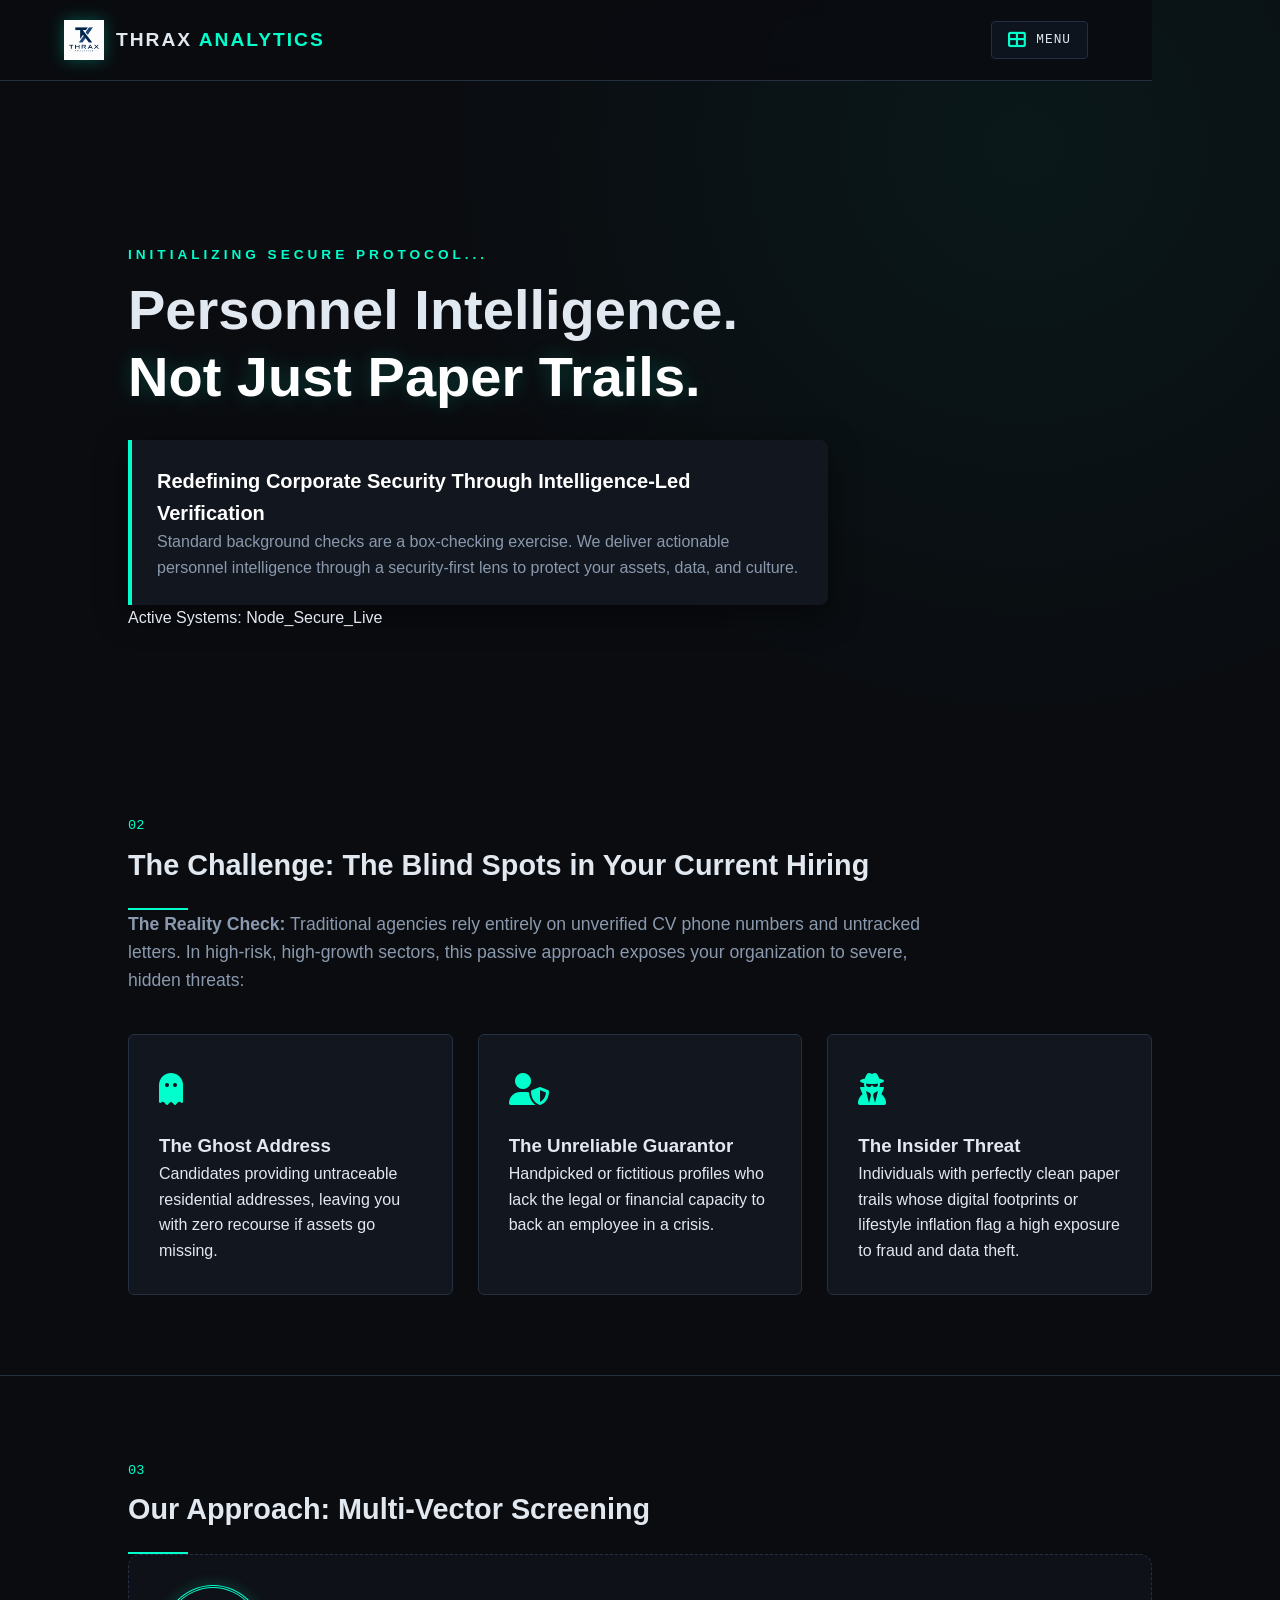
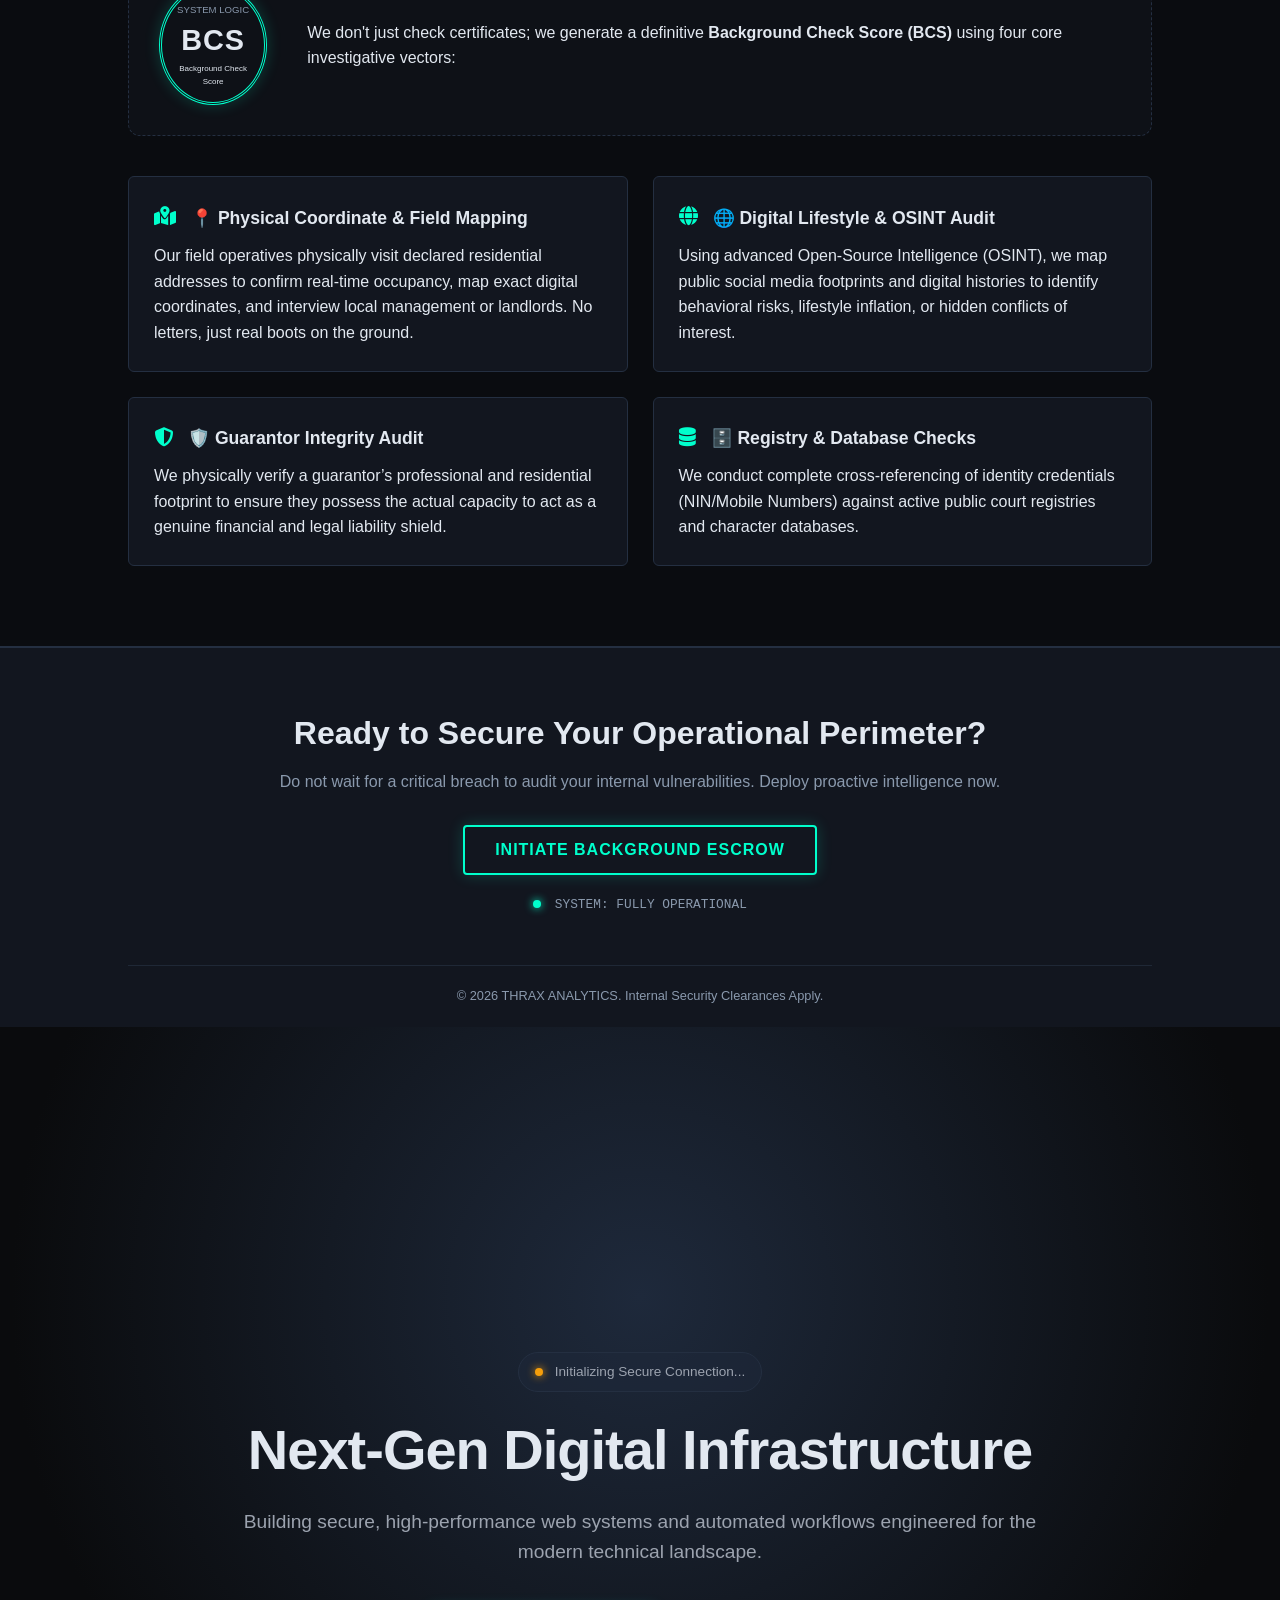
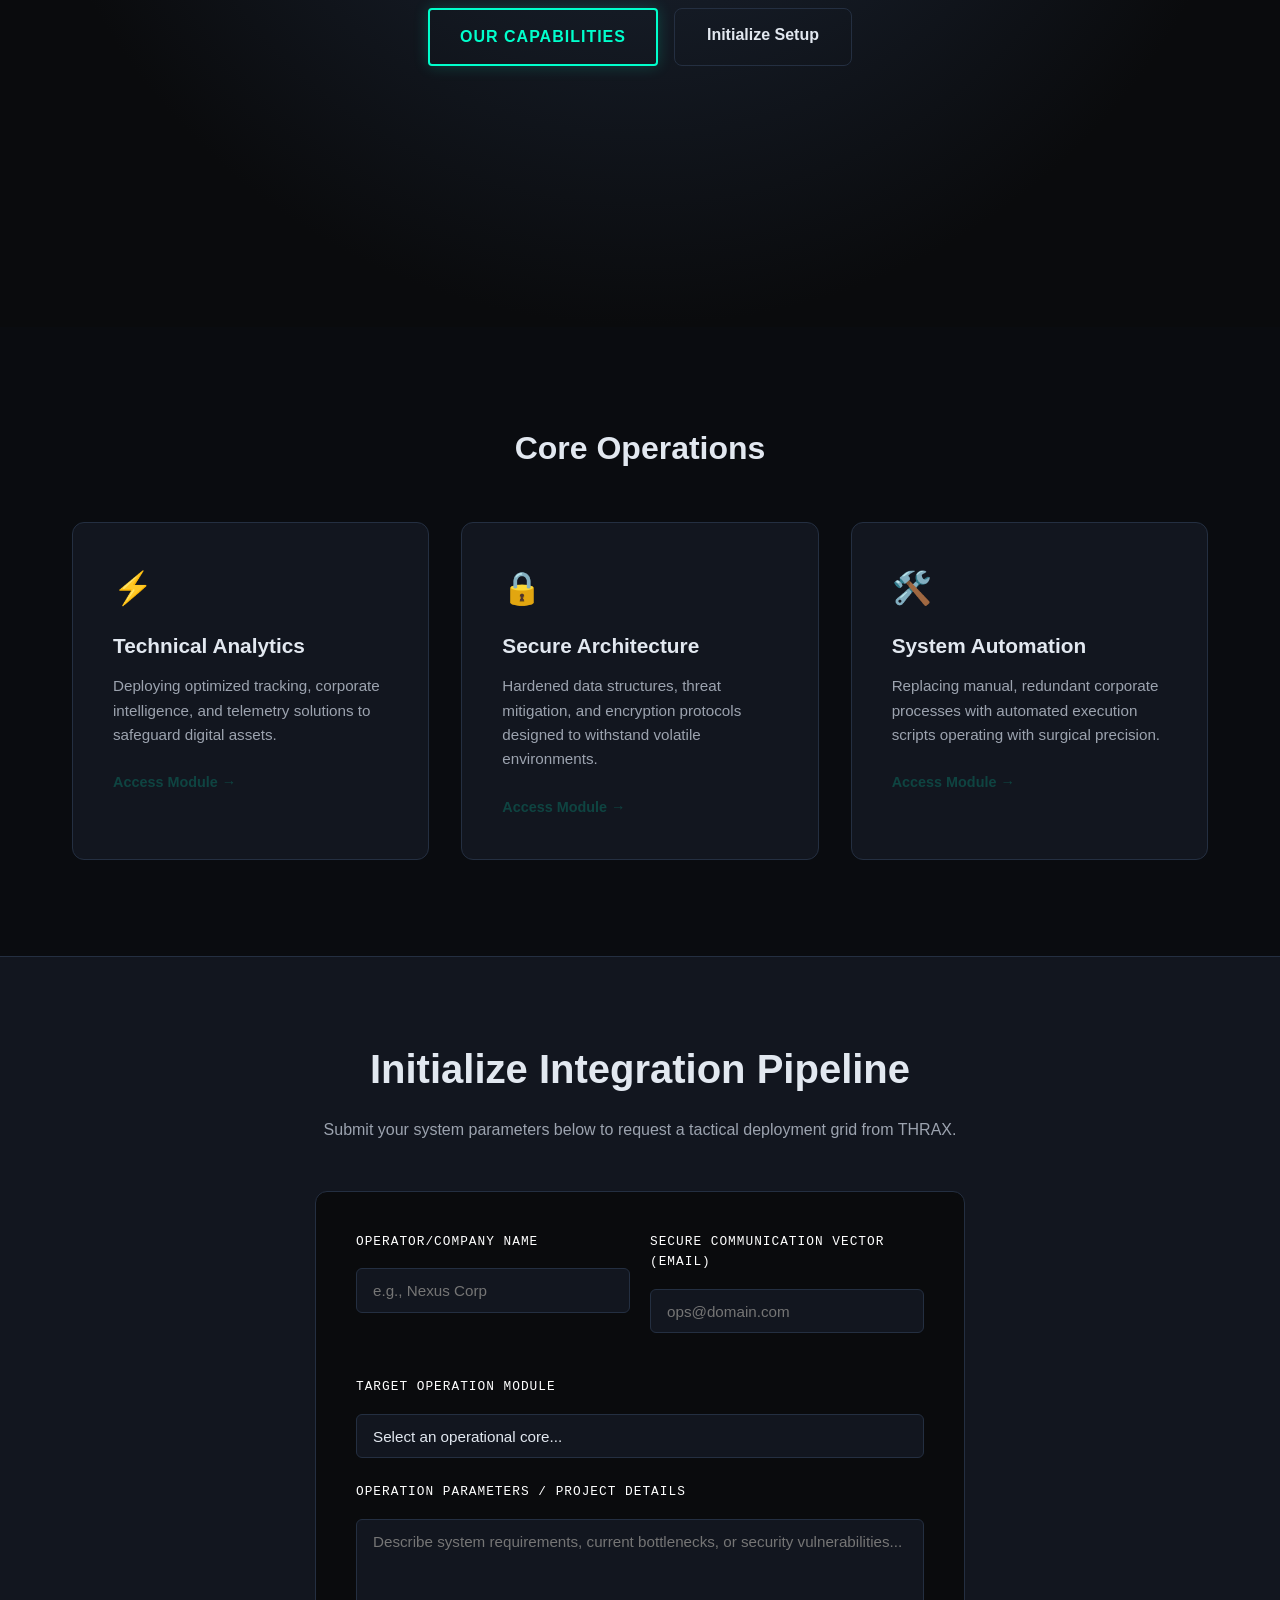
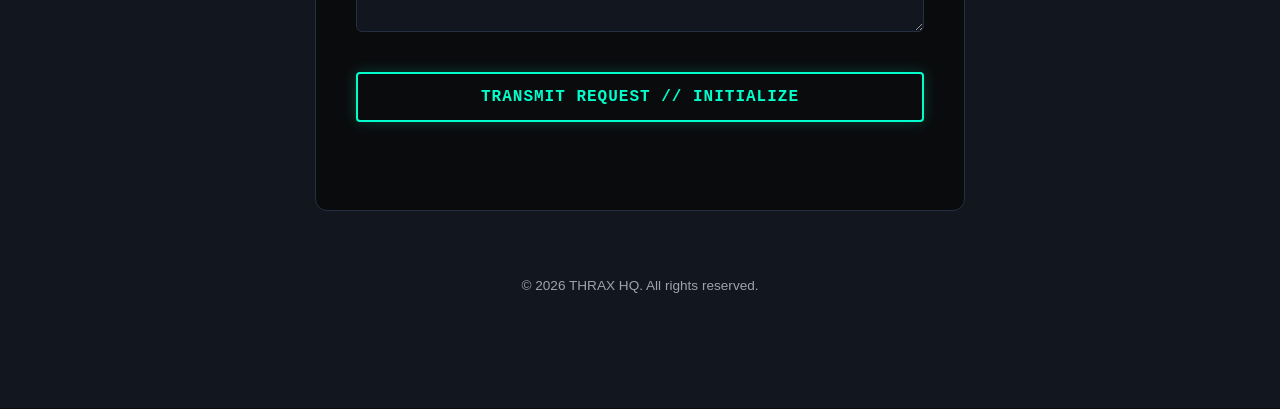
==== commit b8fae12f: "Deployment: Consolidated global architecture reset with decoupled menu handling" ====
--- a/index.html
+++ b/index.html
@@ -26,7 +26,7 @@
             <span class="brand-name">THRAX <span class="accent-text">ANALYTICS</span></span>
         </div>
         
-        <div class="nav-matrix-control" onclick="toggleNavMatrix()">
+        <div class="nav-matrix-control">
             <i class="fas fa-th-large" id="menu-icon"></i>
             <span class="control-label">MENU</span>
         </div>
@@ -248,29 +248,7 @@
             <p class="copyright">&copy; 2026 THRAX HQ. All rights reserved.</p>
         </div>
     </footer>
-<script>
-        // Inline immediate fallback to guarantee navigation works instantly
-        function toggleNavMatrix() {
-            const navLinks = document.getElementById('nav-links-container');
-            const menuIcon = document.getElementById('menu-icon');
-            
-            if (navLinks) {
-                navLinks.classList.toggle('nav-active');
-                if (menuIcon) {
-                    if (navLinks.classList.contains('nav-active')) {
-                        menuIcon.style.transform = "rotate(90deg)";
-                        menuIcon.style.color = "var(--accent-neon)";
-                    } else {
-                        menuIcon.style.transform = "rotate(0deg)";
-                        menuIcon.style.color = "var(--text-muted)";
-                    }
-                }
-            }
-        }
-    </script>
-    <script src="app.js"></script>
-</body>
-</html>
+
     <script src="app.js"></script>
 </body>
 </html>
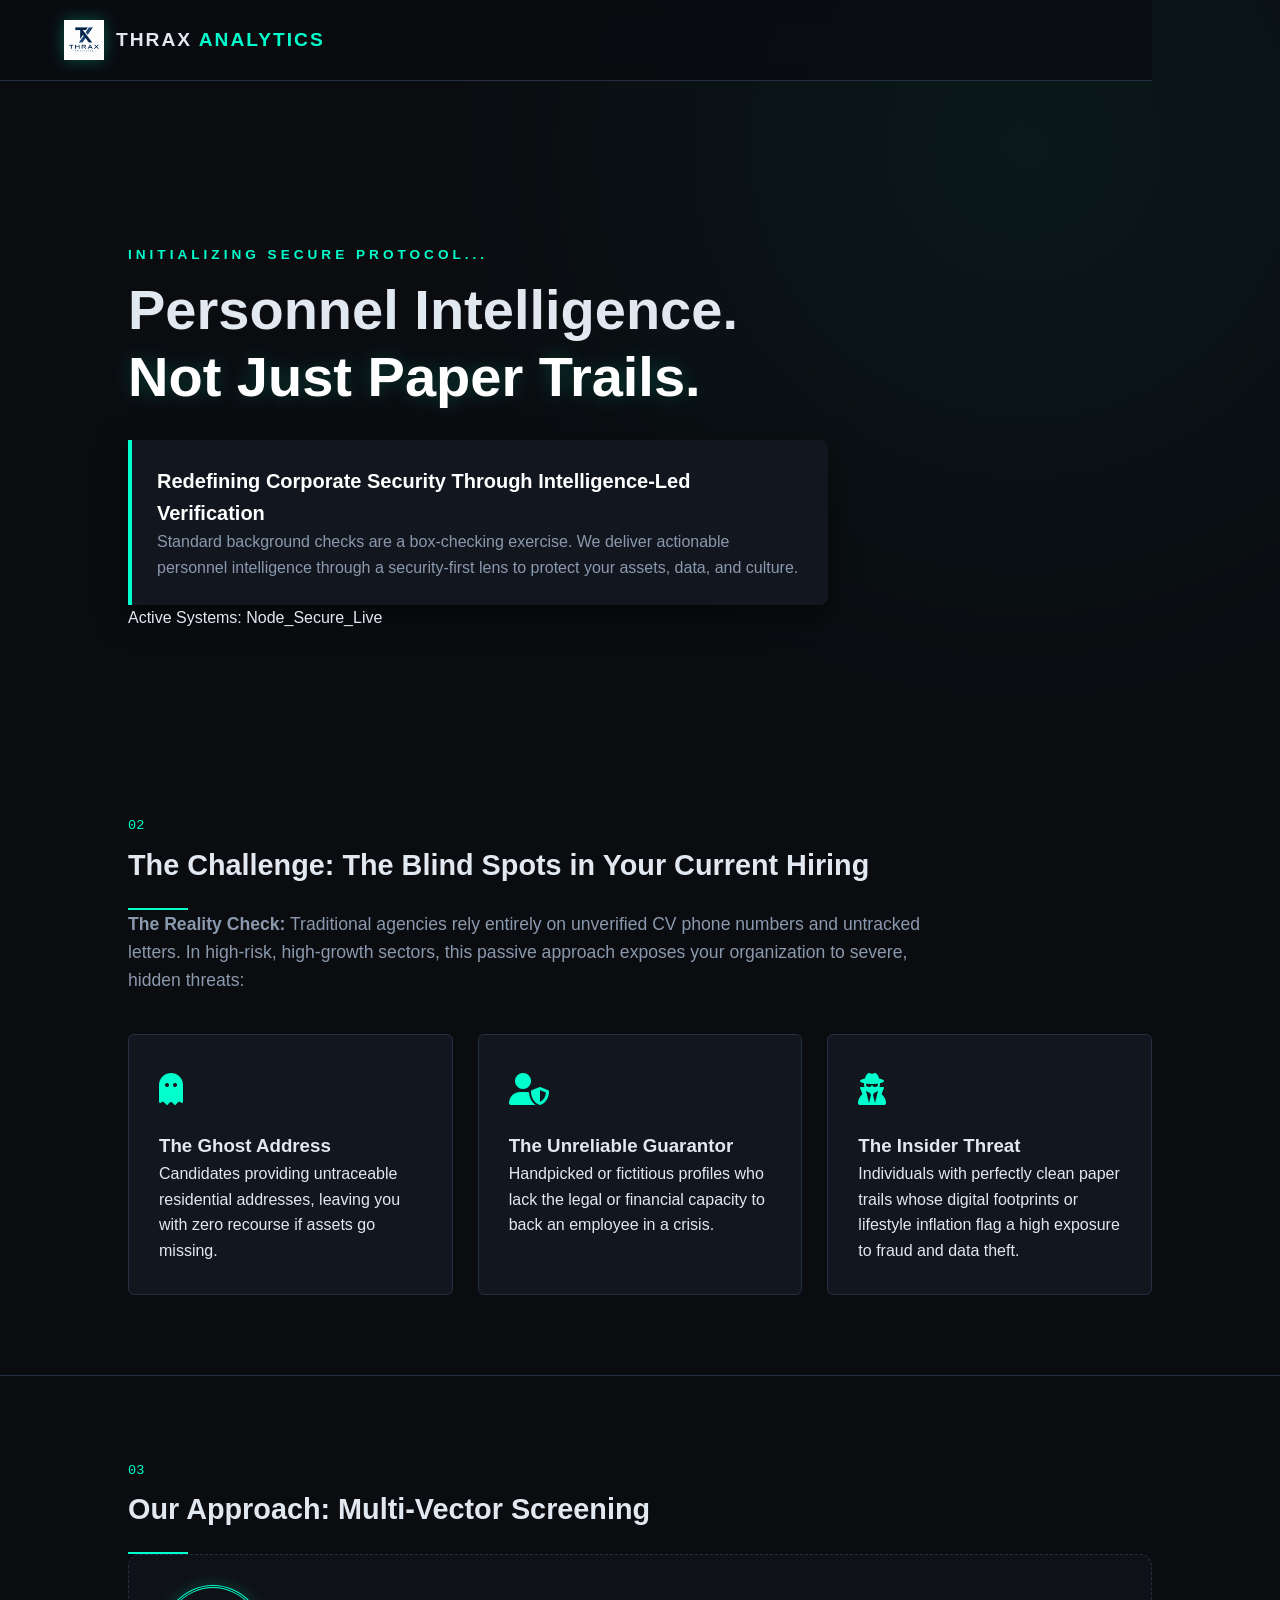
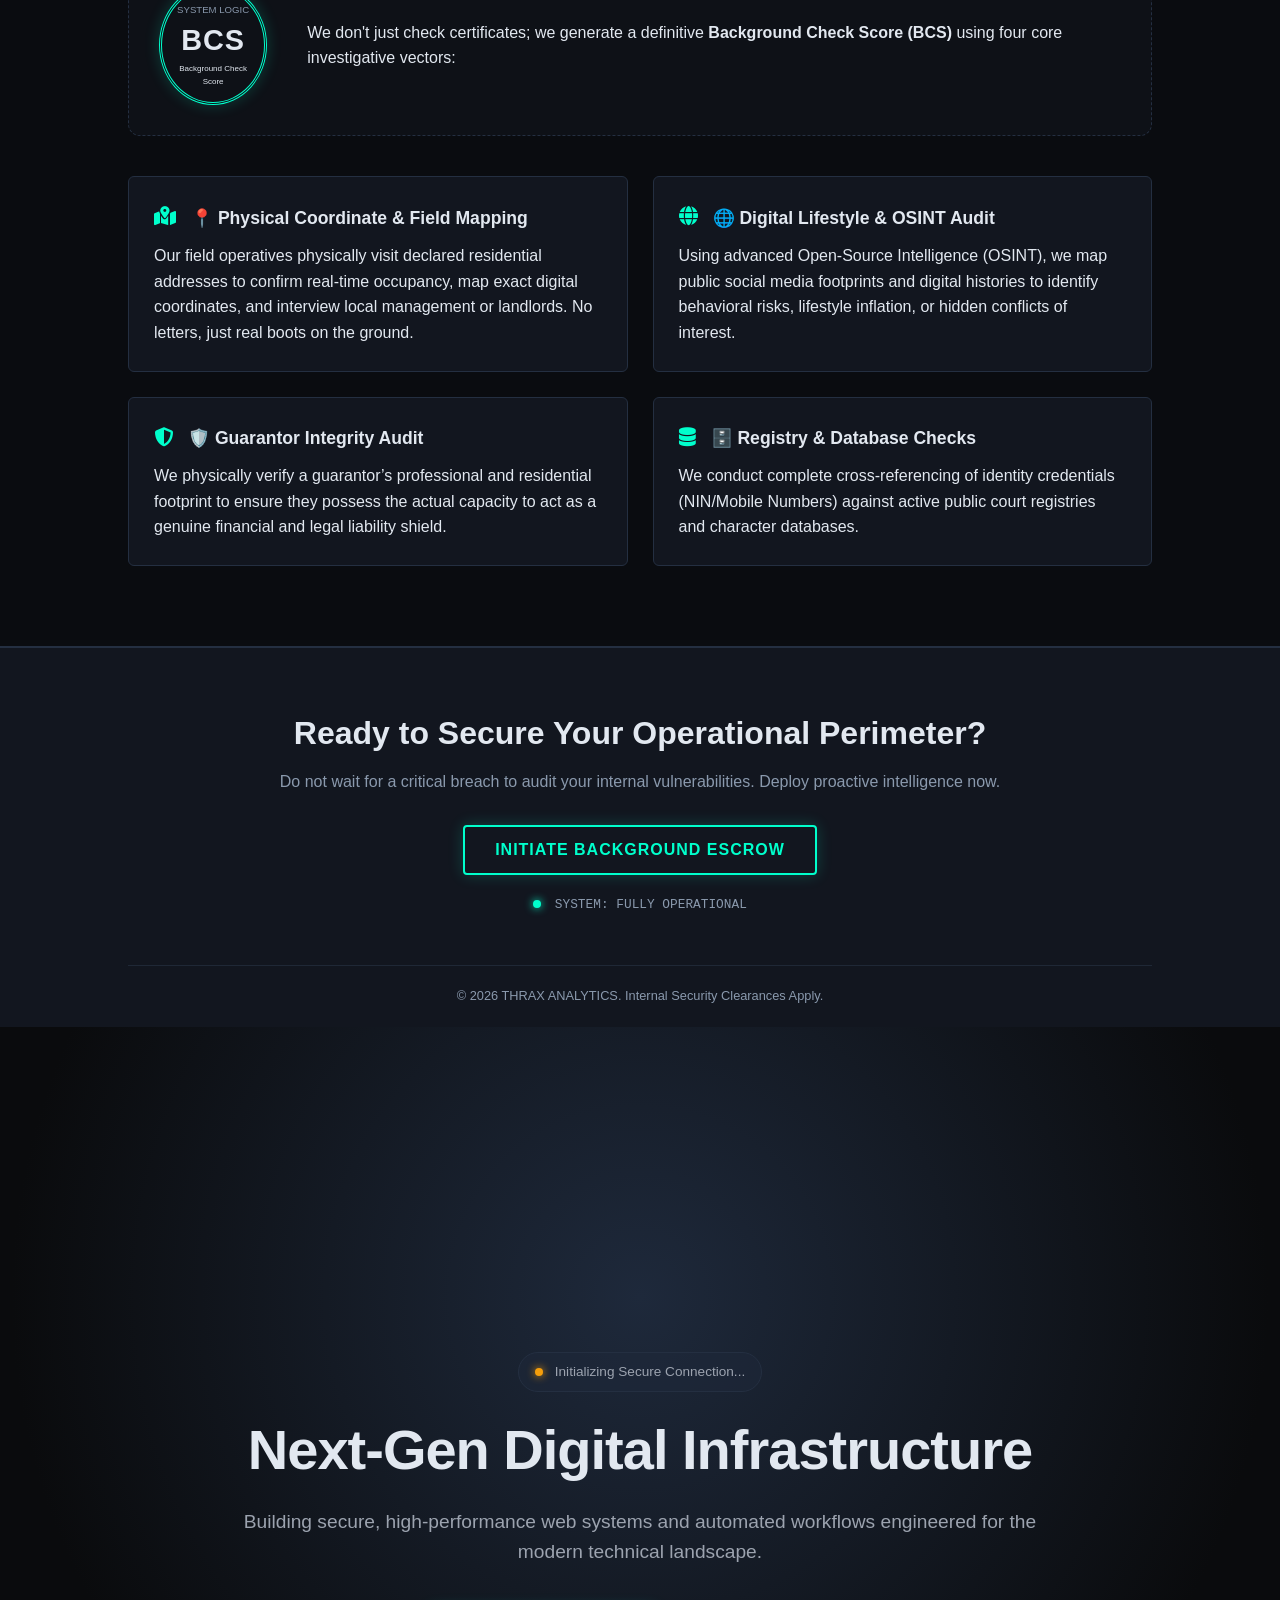
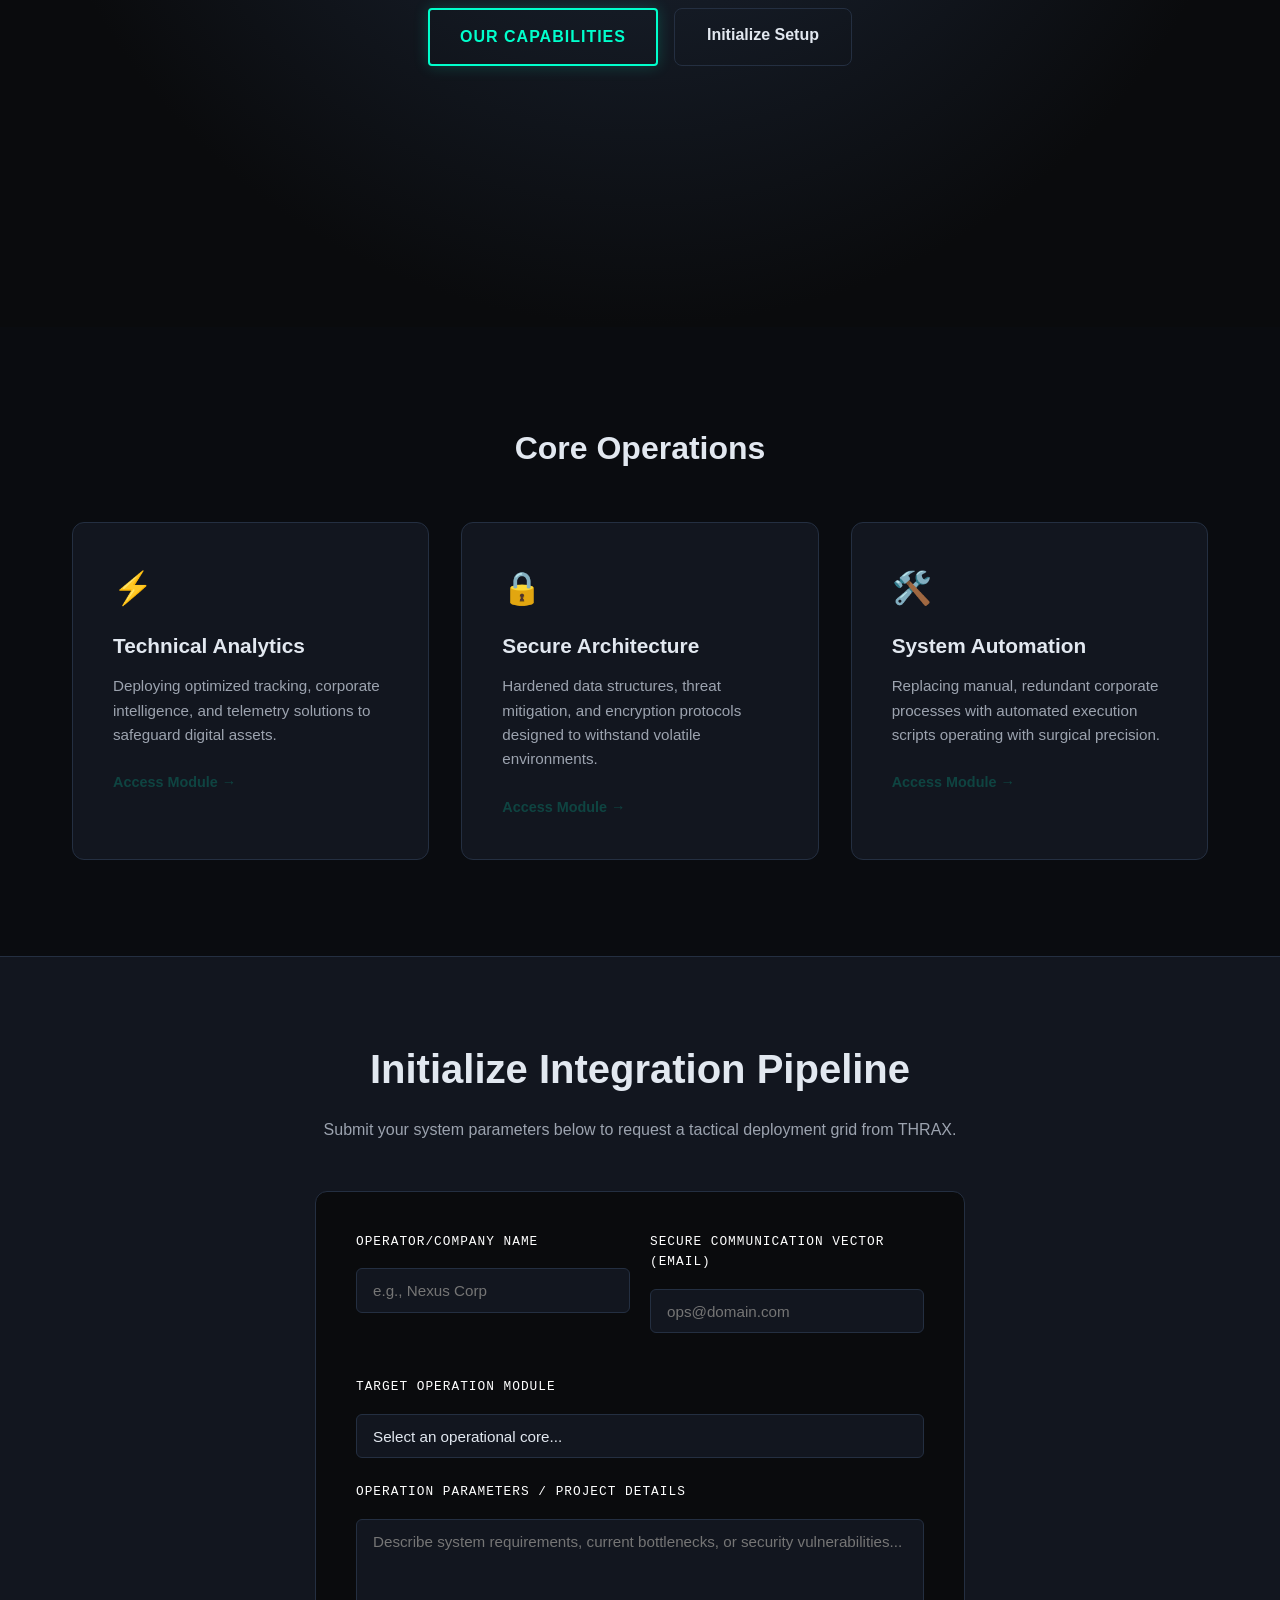
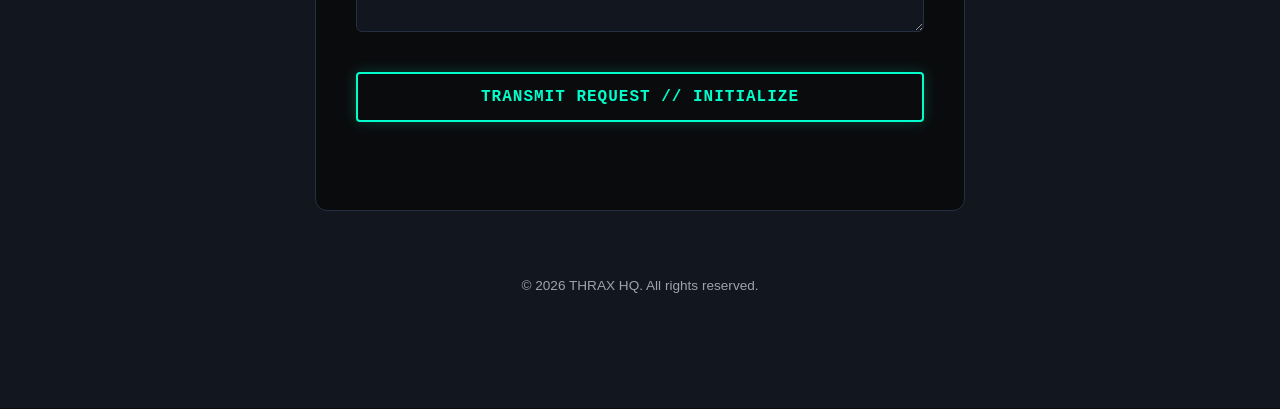
==== commit 9e7e5b4a: "Refactor: Unified layout header elements to absolute permanent navbar" ====
--- a/index.html
+++ b/index.html
@@ -20,19 +20,16 @@
 
     <!-- Top Navigation Header -->
    <!-- Top Navigation Header -->
-   <header class="main-header">
+  <!-- Sticky Navigation Header (Streamlined Architecture) -->
+    <header class="main-header sticky-header">
         <div class="logo-container">
             <img src="thrax-logo.png" alt="THRAX ANALYTICS Logo" class="brand-logo-img">
             <span class="brand-name">THRAX <span class="accent-text">ANALYTICS</span></span>
         </div>
         
-        <div class="nav-matrix-control">
-            <i class="fas fa-th-large" id="menu-icon"></i>
-            <span class="control-label">MENU</span>
-        </div>
-
+        <!-- Permanent Navigation Node Linkbar -->
         <nav class="nav-links" id="nav-links-container">
-            <a href="index.html" class="active">Command Center</a>
+            <a href="index.html" class="active-node">Command Center</a>
             <a href="analytics.html">Services</a>
             <a href="architecture.html">FAQs</a>
             <a href="automation.html">Contact Us</a>
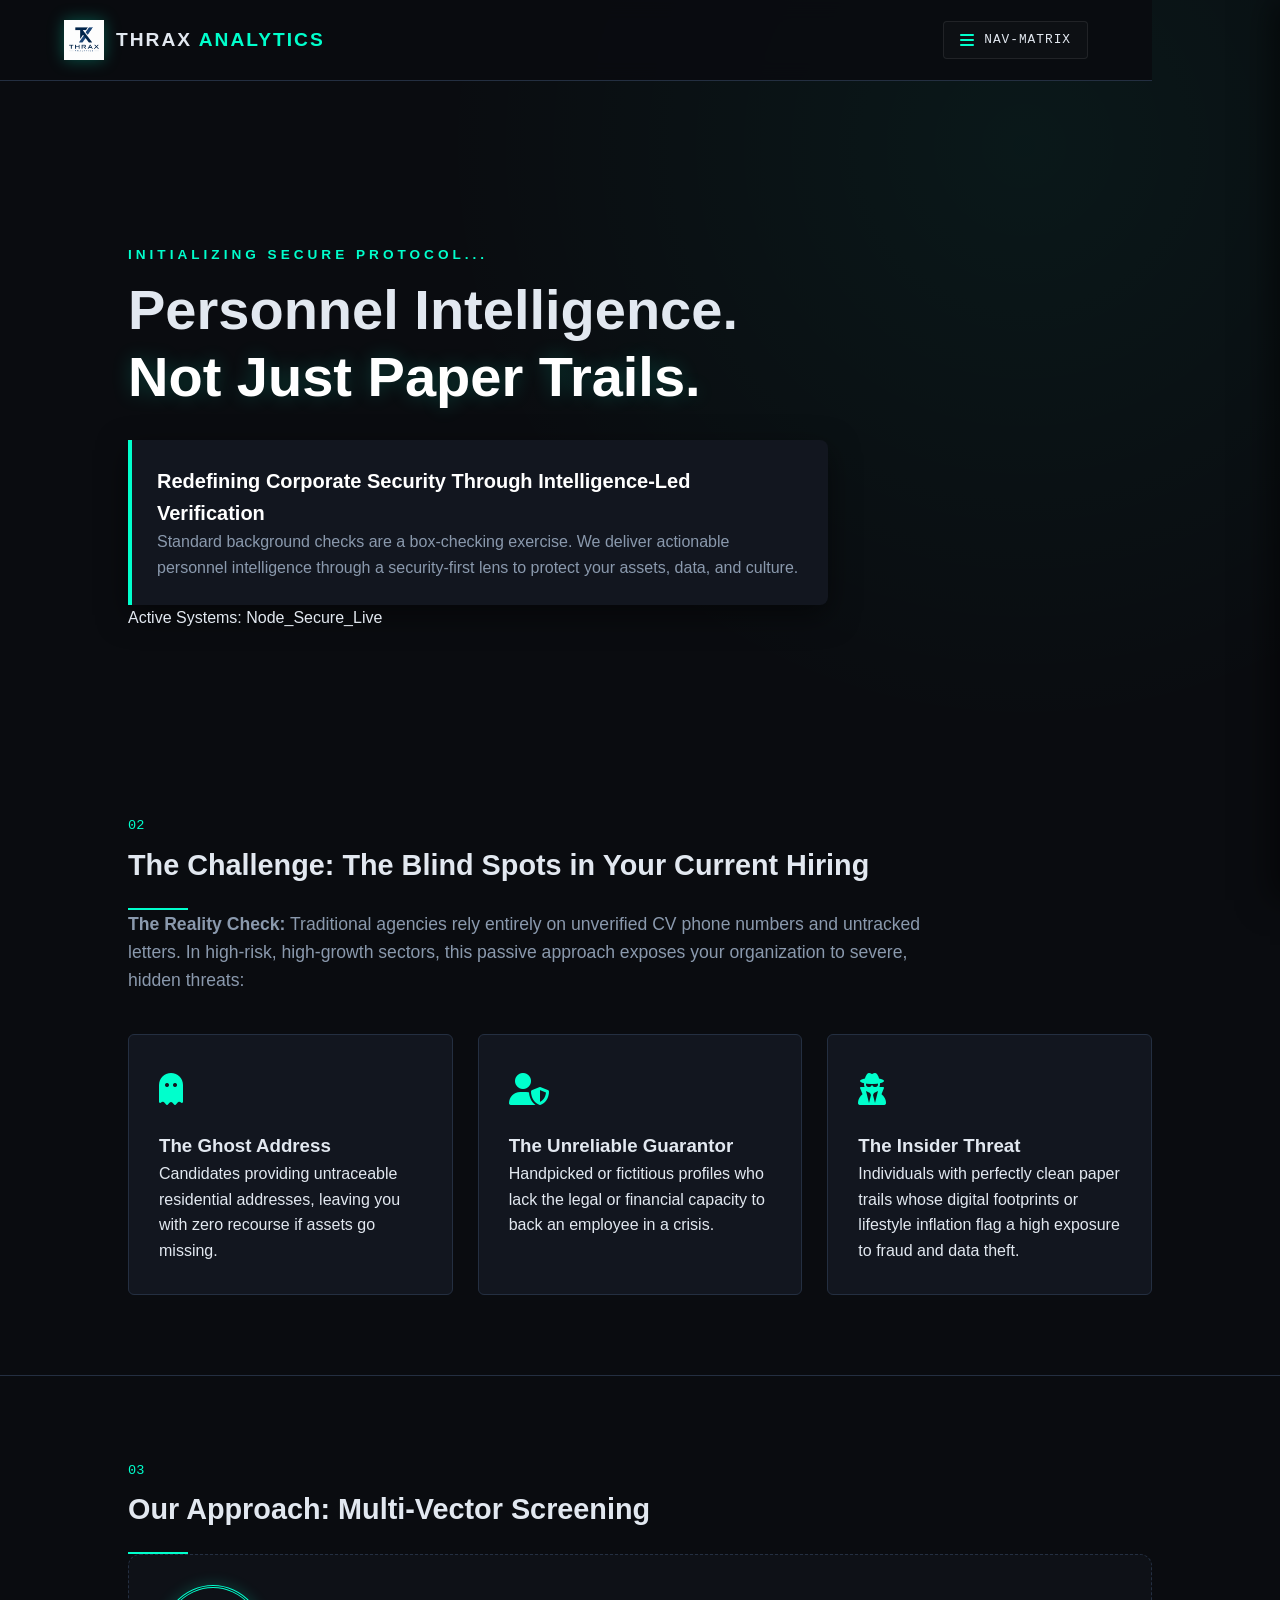
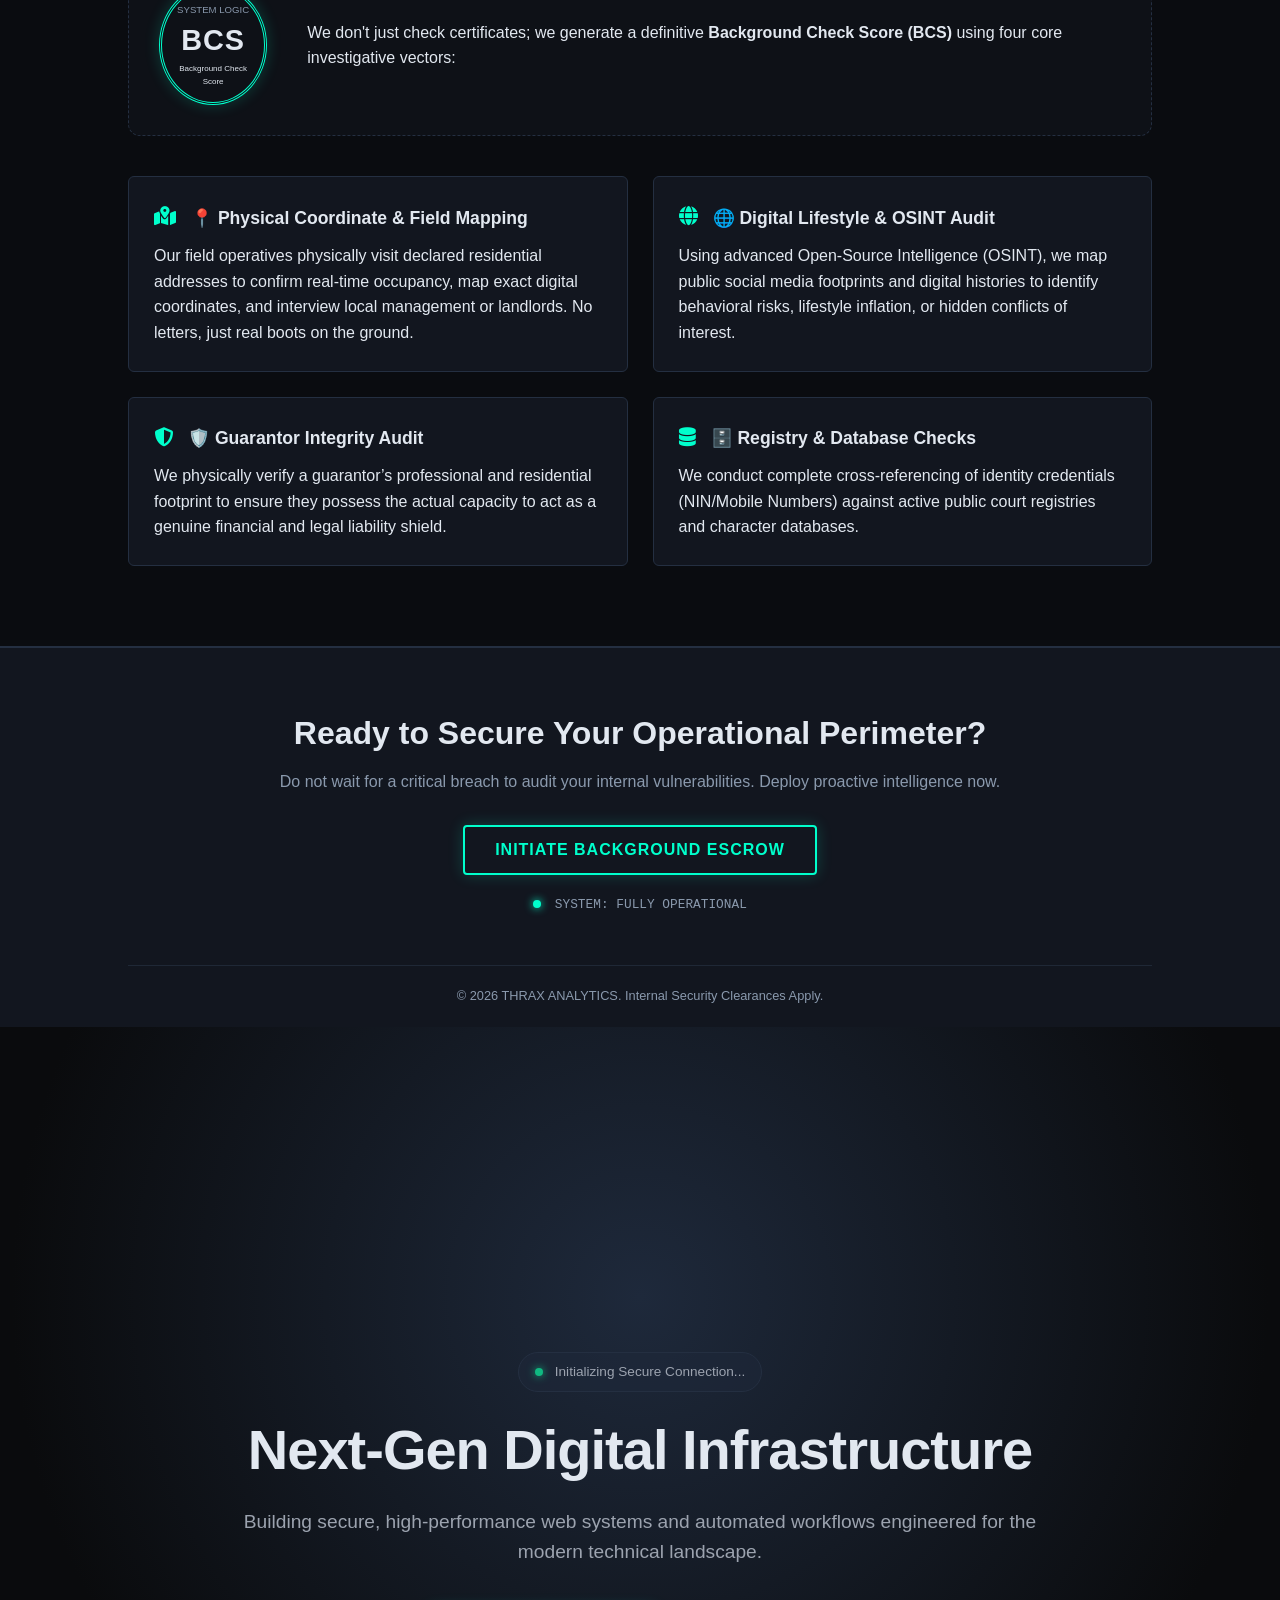
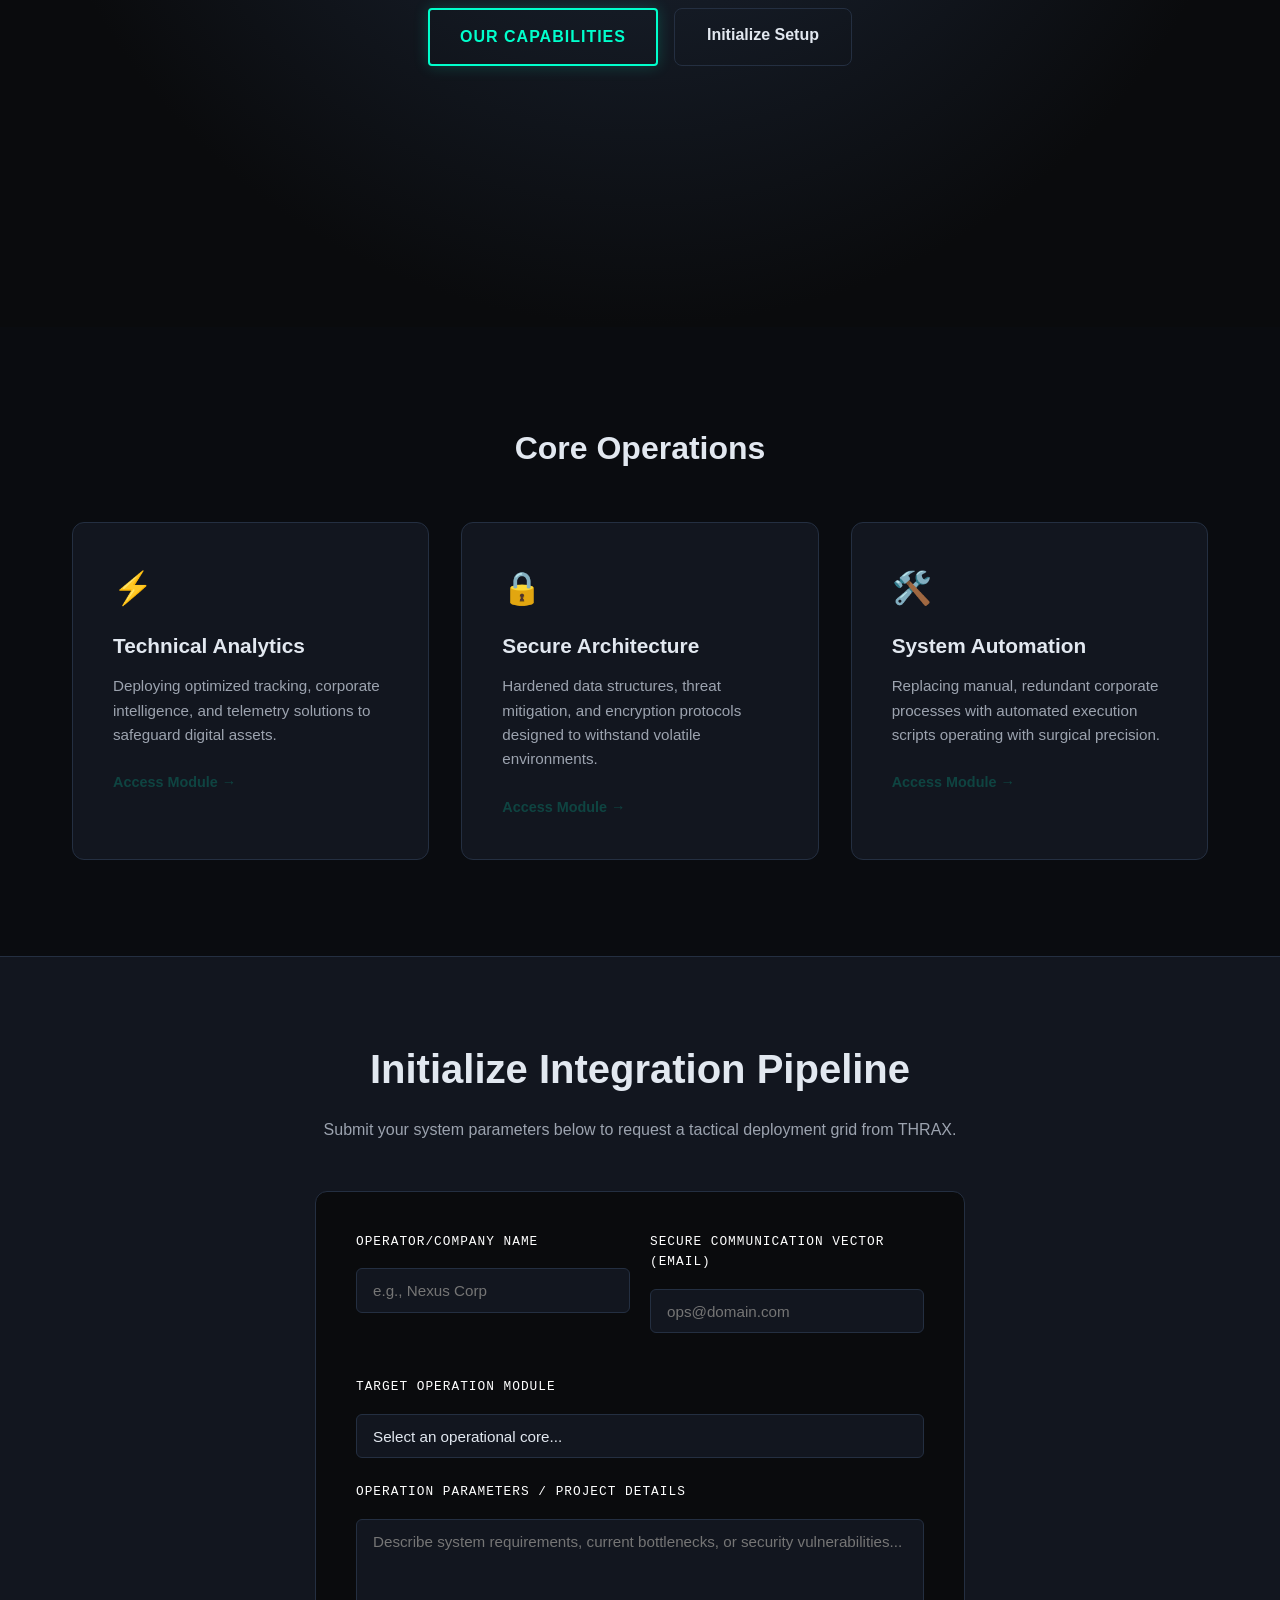
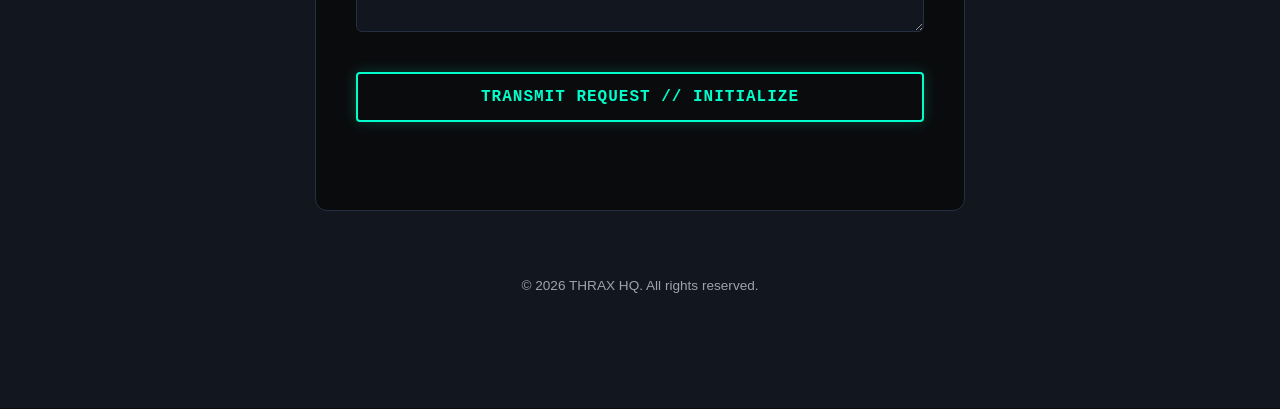
==== commit 6949ad07: "Deployment: Launched brand new side panel navigation panel matrix architecture" ====
--- a/index.html
+++ b/index.html
@@ -21,20 +21,33 @@
     <!-- Top Navigation Header -->
    <!-- Top Navigation Header -->
   <!-- Sticky Navigation Header (Streamlined Architecture) -->
-    <header class="main-header sticky-header">
+   <header class="main-header sticky-header">
         <div class="logo-container">
             <img src="thrax-logo.png" alt="THRAX ANALYTICS Logo" class="brand-logo-img">
             <span class="brand-name">THRAX <span class="accent-text">ANALYTICS</span></span>
         </div>
         
-        <!-- Permanent Navigation Node Linkbar -->
-        <nav class="nav-links" id="nav-links-container">
-            <a href="index.html" class="active-node">Command Center</a>
+        <div class="side-panel-trigger" id="panel-trigger-btn">
+            <i class="fas fa-bars" id="panel-trigger-icon"></i>
+            <span class="control-label">NAV-MATRIX</span>
+        </div>
+    </header>
+
+    <div class="thrax-side-drawer" id="global-side-drawer">
+        <div class="drawer-close-btn" id="panel-close-btn">
+            <i class="fas fa-times"></i>
+        </div>
+        
+        <nav class="drawer-navigation-links">
+            <div class="drawer-meta-label">// NAVIGATION TERMINAL</div>
+            <a href="index.html">Command Center</a>
             <a href="analytics.html">Services</a>
             <a href="architecture.html">FAQs</a>
             <a href="automation.html">Contact Us</a>
         </nav>
-    </header>
+    </div>
+    
+    <div class="drawer-overlay-shield" id="global-drawer-overlay"></div>
 
     <!-- Section 1: Hero Command Matrix -->
     <section class="hero-section">
--- a/style.css
+++ b/style.css
@@ -1595,4 +1595,117 @@
     color: #fff;
     font-size: 0.92rem;
     font-weight: 500;
+}
+/* ==========================================================================
+   THRAX ANALYTICS | Sliding Side Panel Drawer Interface Styles
+   ========================================================================== */
+.side-panel-trigger {
+    display: flex;
+    align-items: center;
+    gap: 10px;
+    cursor: pointer;
+    padding: 8px 16px;
+    background: rgba(255, 255, 255, 0.02);
+    border: 1px solid rgba(255, 255, 255, 0.08);
+    border-radius: 4px;
+    transition: all 0.3s ease;
+}
+
+.side-panel-trigger:hover {
+    border-color: var(--accent-neon, #00ffcc);
+    box-shadow: 0 0 10px rgba(0, 255, 204, 0.15);
+}
+
+.side-panel-trigger i {
+    color: var(--accent-neon, #00ffcc);
+    font-size: 1rem;
+    transition: transform 0.3s ease;
+}
+
+/* Side Drawer Box Panel styling */
+.thrax-side-drawer {
+    position: fixed;
+    top: 0;
+    right: -320px; /* Hidden completely off-screen by default */
+    width: 320px;
+    height: 100vh;
+    background: rgba(10, 15, 26, 0.98);
+    backdrop-filter: blur(20px);
+    border-left: 1px solid rgba(255, 255, 255, 0.08);
+    box-shadow: -10px 0 30px rgba(0, 0, 0, 0.5);
+    z-index: 10000;
+    padding: 40px 30px;
+    display: flex;
+    flex-direction: column;
+    transition: right 0.4s cubic-bezier(0.4, 0, 0.2, 1);
+}
+
+/* State Change: Activation Toggle Class managed by script */
+.thrax-side-drawer.drawer-active {
+    right: 0;
+}
+
+/* Close Controller Vector Element */
+.drawer-close-btn {
+    align-self: flex-end;
+    font-size: 1.3rem;
+    color: var(--text-muted, #888);
+    cursor: pointer;
+    transition: color 0.2s ease;
+    margin-bottom: 50px;
+}
+
+.drawer-close-btn:hover {
+    color: #ff3366; /* Sharp indicator color change */
+}
+
+/* Navigation Links Hierarchy Inside Side Drawer */
+.drawer-navigation-links {
+    display: flex;
+    flex-direction: column;
+    gap: 20px;
+}
+
+.drawer-meta-label {
+    font-size: 0.75rem;
+    letter-spacing: 2px;
+    color: var(--text-muted, #555);
+    margin-bottom: 10px;
+    font-family: monospace;
+}
+
+.drawer-navigation-links a {
+    color: var(--text-secondary, #ccc);
+    text-decoration: none;
+    font-size: 1.1rem;
+    font-weight: 500;
+    letter-spacing: 1px;
+    padding: 10px 0;
+    border-bottom: 1px solid rgba(255, 255, 255, 0.02);
+    transition: all 0.3s ease;
+}
+
+.drawer-navigation-links a:hover {
+    color: var(--accent-neon, #00ffcc);
+    padding-left: 8px; /* Smooth sliding link hover effect */
+}
+
+/* Shield Overlay Background Mask Component */
+.drawer-overlay-shield {
+    position: fixed;
+    top: 0;
+    left: 0;
+    width: 100vw;
+    height: 100vh;
+    background: rgba(0, 0, 0, 0.6);
+    backdrop-filter: blur(3px);
+    z-index: 9999;
+    opacity: 0;
+    pointer-events: none;
+    transition: opacity 0.4s ease;
+}
+
+.drawer-overlay-shield.shield-active {
+    opacity: 1;
+    pointer-events: auto;
 }
--- a/style.css
+++ b/style.css
@@ -1595,4 +1595,117 @@
     color: #fff;
     font-size: 0.92rem;
     font-weight: 500;
+}
+/* ==========================================================================
+   THRAX ANALYTICS | Sliding Side Panel Drawer Interface Styles
+   ========================================================================== */
+.side-panel-trigger {
+    display: flex;
+    align-items: center;
+    gap: 10px;
+    cursor: pointer;
+    padding: 8px 16px;
+    background: rgba(255, 255, 255, 0.02);
+    border: 1px solid rgba(255, 255, 255, 0.08);
+    border-radius: 4px;
+    transition: all 0.3s ease;
+}
+
+.side-panel-trigger:hover {
+    border-color: var(--accent-neon, #00ffcc);
+    box-shadow: 0 0 10px rgba(0, 255, 204, 0.15);
+}
+
+.side-panel-trigger i {
+    color: var(--accent-neon, #00ffcc);
+    font-size: 1rem;
+    transition: transform 0.3s ease;
+}
+
+/* Side Drawer Box Panel styling */
+.thrax-side-drawer {
+    position: fixed;
+    top: 0;
+    right: -320px; /* Hidden completely off-screen by default */
+    width: 320px;
+    height: 100vh;
+    background: rgba(10, 15, 26, 0.98);
+    backdrop-filter: blur(20px);
+    border-left: 1px solid rgba(255, 255, 255, 0.08);
+    box-shadow: -10px 0 30px rgba(0, 0, 0, 0.5);
+    z-index: 10000;
+    padding: 40px 30px;
+    display: flex;
+    flex-direction: column;
+    transition: right 0.4s cubic-bezier(0.4, 0, 0.2, 1);
+}
+
+/* State Change: Activation Toggle Class managed by script */
+.thrax-side-drawer.drawer-active {
+    right: 0;
+}
+
+/* Close Controller Vector Element */
+.drawer-close-btn {
+    align-self: flex-end;
+    font-size: 1.3rem;
+    color: var(--text-muted, #888);
+    cursor: pointer;
+    transition: color 0.2s ease;
+    margin-bottom: 50px;
+}
+
+.drawer-close-btn:hover {
+    color: #ff3366; /* Sharp indicator color change */
+}
+
+/* Navigation Links Hierarchy Inside Side Drawer */
+.drawer-navigation-links {
+    display: flex;
+    flex-direction: column;
+    gap: 20px;
+}
+
+.drawer-meta-label {
+    font-size: 0.75rem;
+    letter-spacing: 2px;
+    color: var(--text-muted, #555);
+    margin-bottom: 10px;
+    font-family: monospace;
+}
+
+.drawer-navigation-links a {
+    color: var(--text-secondary, #ccc);
+    text-decoration: none;
+    font-size: 1.1rem;
+    font-weight: 500;
+    letter-spacing: 1px;
+    padding: 10px 0;
+    border-bottom: 1px solid rgba(255, 255, 255, 0.02);
+    transition: all 0.3s ease;
+}
+
+.drawer-navigation-links a:hover {
+    color: var(--accent-neon, #00ffcc);
+    padding-left: 8px; /* Smooth sliding link hover effect */
+}
+
+/* Shield Overlay Background Mask Component */
+.drawer-overlay-shield {
+    position: fixed;
+    top: 0;
+    left: 0;
+    width: 100vw;
+    height: 100vh;
+    background: rgba(0, 0, 0, 0.6);
+    backdrop-filter: blur(3px);
+    z-index: 9999;
+    opacity: 0;
+    pointer-events: none;
+    transition: opacity 0.4s ease;
+}
+
+.drawer-overlay-shield.shield-active {
+    opacity: 1;
+    pointer-events: auto;
 }
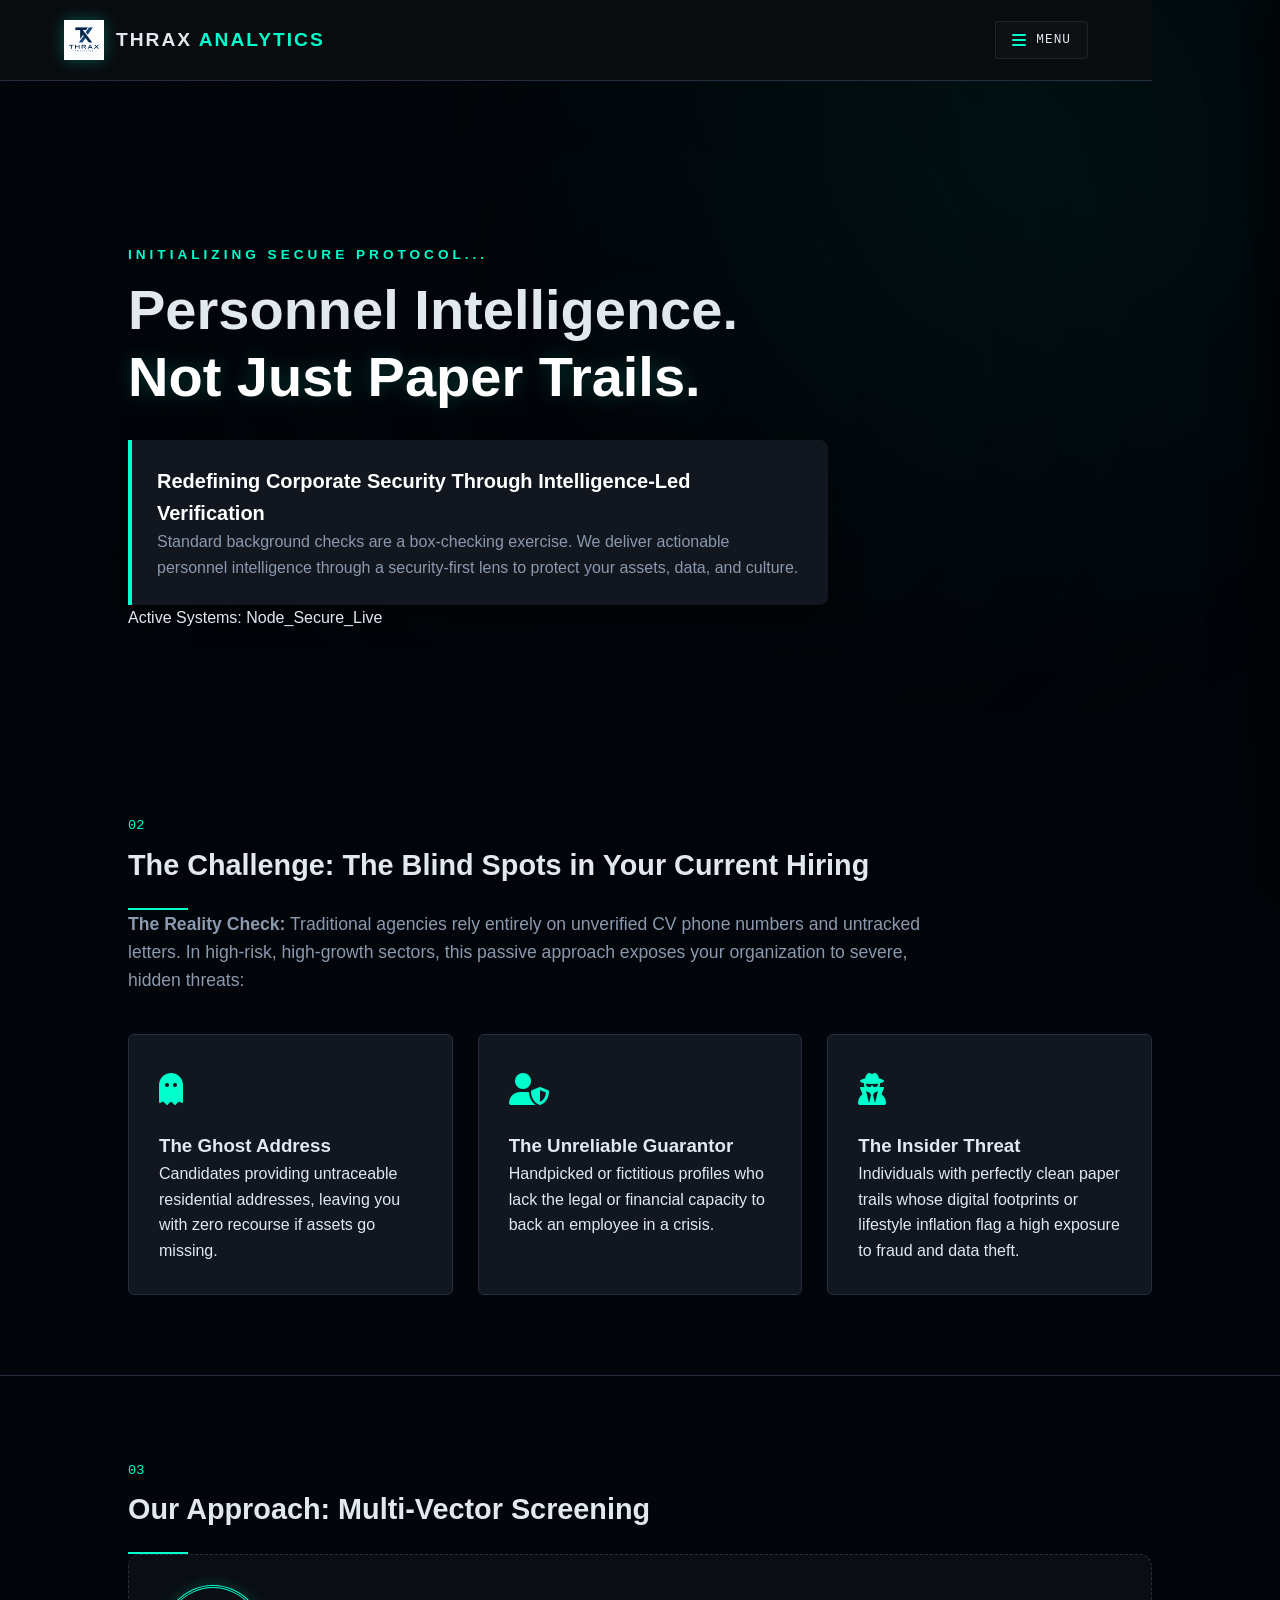
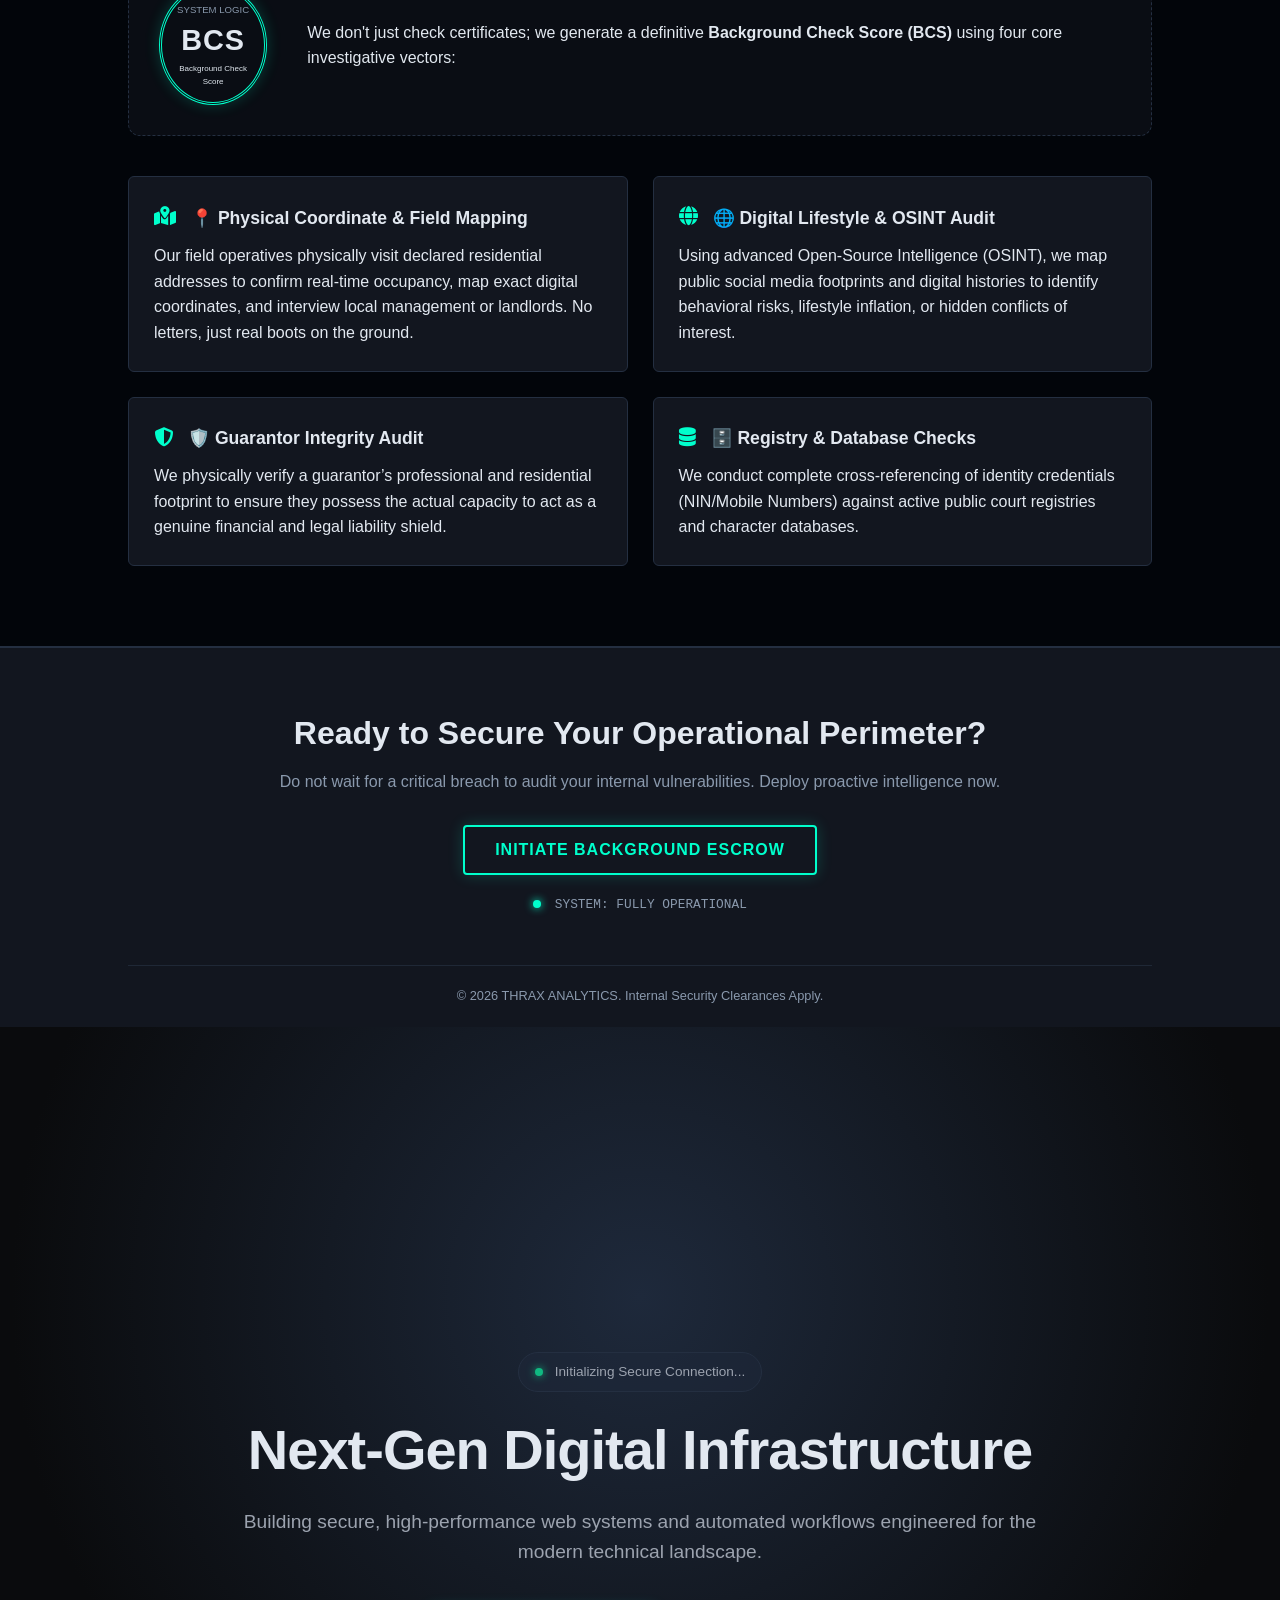
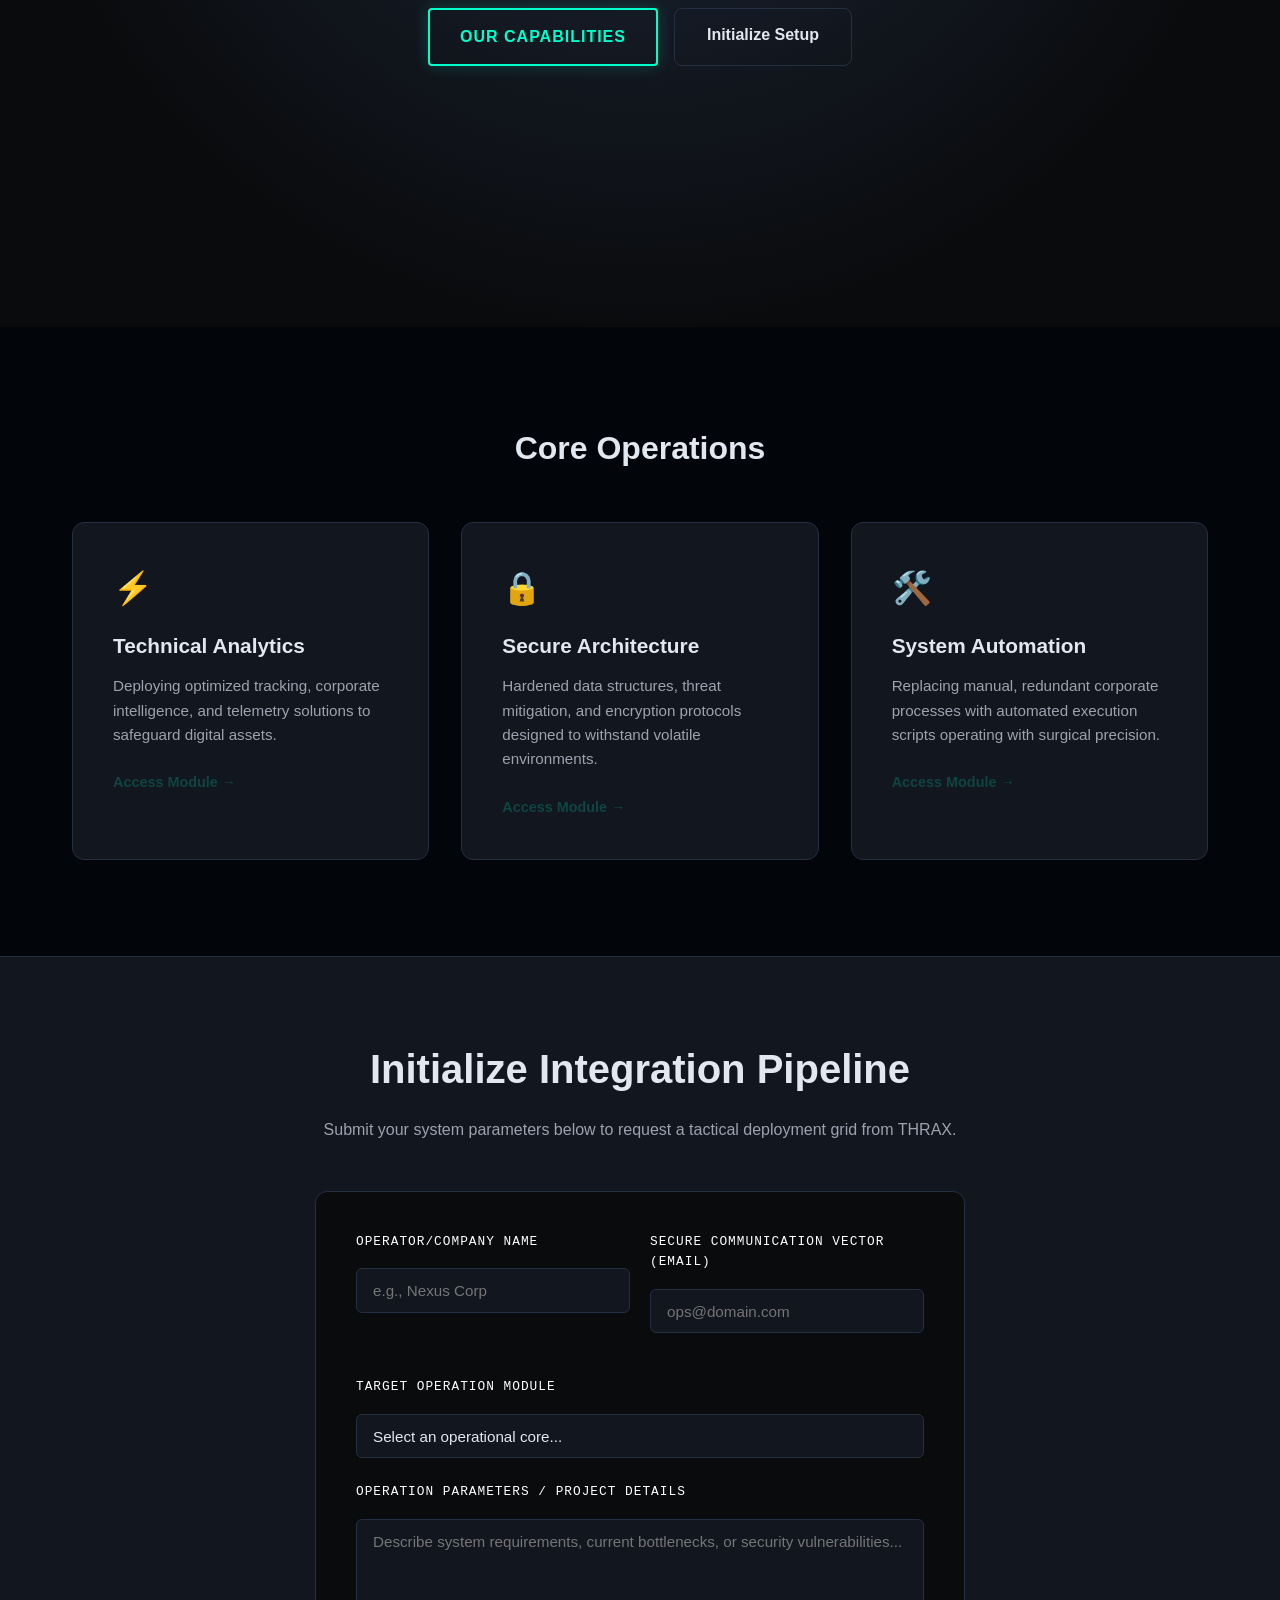
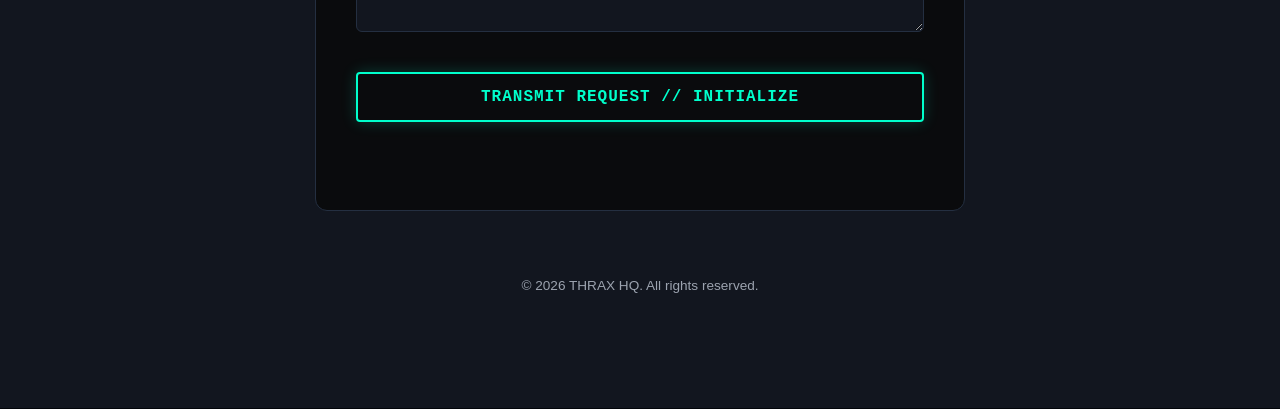
==== commit 742aace7: "Interface: Cleaned up navigation anchor label to MENU" ====
--- a/index.html
+++ b/index.html
@@ -27,9 +27,10 @@
             <span class="brand-name">THRAX <span class="accent-text">ANALYTICS</span></span>
         </div>
         
+      <!-- Side Panel Trigger Button -->
         <div class="side-panel-trigger" id="panel-trigger-btn">
             <i class="fas fa-bars" id="panel-trigger-icon"></i>
-            <span class="control-label">NAV-MATRIX</span>
+            <span class="control-label">MENU</span>
         </div>
     </header>
 
--- a/style.css
+++ b/style.css
@@ -1,3 +1,75 @@
+/* ==========================================================================
+   THRAX GLOBAL CORE | Live Ambient Watermark Stream Engine (Option A)
+   ========================================================================== */
+
+body, .cyber-theme {
+    margin: 0;
+    padding: 0;
+    background-color: #02050a !important; /* Extremely deep tech black-blue */
+    color: #ffffff;
+    position: relative;
+    min-height: 100vh;
+    overflow-x: hidden;
+}
+
+/* Layer 1: The Moving Cyan Matrix Watermark Image */
+body::before, .cyber-theme::before {
+    content: '';
+    position: fixed; /* Locked to viewport while scrolling */
+    top: -50%; /* Extended boundary track to prevent white space clips during movement */
+    left: 0;
+    width: 100vw;
+    height: 200vh;
+    z-index: -2; /* Safely layered underneath all layout containers */
+    pointer-events: none;
+    
+    /* Live Production Cyan Matrix Stream Link Assets */
+    background-image: url('https://images.unsplash.com/photo-1526374965328-7f61d4dc18c5?q=80&w=1000&auto=format&fit=crop');
+    background-size: cover;
+    background-position: center top;
+    background-repeat: repeat-y; /* Multiplies cleanly down the vertical track */
+    
+    /* High-contrast faded layout setting - keeps text completely legible */
+    opacity: 0.035; 
+    filter: saturate(0.8) contrast(1.3) brightness(0.9);
+    
+    /* Drives the infinite downward waterfall motion cascade */
+    animation: matrixWaterfallLoop 50s linear infinite;
+}
+
+/* Layer 2: Protective Vignette Shroud (Smoothly dims edges so panels pop) */
+body::after, .cyber-theme::after {
+    content: '';
+    position: fixed;
+    top: 0;
+    left: 0;
+    width: 100vw;
+    height: 100vh;
+    z-index: -1;
+    pointer-events: none;
+    background: radial-gradient(circle at 50% 40%, transparent 10%, #02050a 90%);
+}
+
+/* Infinite Vertical Translation Keyframes */
+@keyframes matrixWaterfallLoop {
+    0% {
+        transform: translateY(0);
+    }
+    100% {
+        transform: translateY(50vh); /* Seamless continuous drop cascade */
+    }
+}
+
+/* Upgraded Glass-panel styling to let the data cascade peek through cards cleanly */
+main, .module-content, .console-card, .form-container, .card, .profile-summary-box {
+    background: rgba(4, 8, 15, 0.78) !important;
+    backdrop-filter: blur(16px) !important;
+    -webkit-backdrop-filter: blur(16px) !important;
+    border: 1px solid rgba(0, 255, 204, 0.08) !important;
+    box-shadow: 0 10px 30px rgba(0, 0, 0, 0.5) !important;
+}
+
+
 /* Global Variables & Reset */
 :root {
     --bg-main: #0a0b0d;
@@ -1623,86 +1695,139 @@
 }
 
 /* Side Drawer Box Panel styling */
+/* ==========================================================================
+   THRAX ANALYTICS | Premium Cyber-Command Side Drawer Layout
+   ========================================================================== */
+
+/* The Main Sliding Box Panel Container */
 .thrax-side-drawer {
     position: fixed;
     top: 0;
-    right: -320px; /* Hidden completely off-screen by default */
-    width: 320px;
+    right: -340px; /* Hidden off-screen */
+    width: 340px;
     height: 100vh;
-    background: rgba(10, 15, 26, 0.98);
-    backdrop-filter: blur(20px);
-    border-left: 1px solid rgba(255, 255, 255, 0.08);
-    box-shadow: -10px 0 30px rgba(0, 0, 0, 0.5);
+    background: rgba(6, 10, 18, 0.96); /* Deep, clean midnight tone */
+    backdrop-filter: blur(25px); /* Premium heavy frosted glass blur */
+    -webkit-backdrop-filter: blur(25px);
+    border-left: 2px solid rgba(0, 255, 204, 0.15); /* Neon accent border strip */
+    box-shadow: -15px 0 40px rgba(0, 0, 0, 0.7);
     z-index: 10000;
-    padding: 40px 30px;
+    padding: 50px 40px;
     display: flex;
     flex-direction: column;
-    transition: right 0.4s cubic-bezier(0.4, 0, 0.2, 1);
-}
-
-/* State Change: Activation Toggle Class managed by script */
+    transition: right 0.5s cubic-bezier(0.16, 1, 0.3, 1); /* Ultra smooth ease-out */
+}
+
+/* Active State: Triggered via app.js */
 .thrax-side-drawer.drawer-active {
     right: 0;
 }
 
-/* Close Controller Vector Element */
+/* Futuristic Close Button Unit */
 .drawer-close-btn {
     align-self: flex-end;
-    font-size: 1.3rem;
-    color: var(--text-muted, #888);
+    font-size: 1.1rem;
+    color: rgba(255, 255, 255, 0.4);
     cursor: pointer;
-    transition: color 0.2s ease;
-    margin-bottom: 50px;
+    border: 1px solid rgba(255, 255, 255, 0.1);
+    padding: 10px 14px;
+    border-radius: 4px;
+    font-family: monospace;
+    letter-spacing: 1px;
+    transition: all 0.3s ease;
 }
 
 .drawer-close-btn:hover {
-    color: #ff3366; /* Sharp indicator color change */
-}
-
-/* Navigation Links Hierarchy Inside Side Drawer */
+    color: #ff3366;
+    border-color: rgba(255, 51, 102, 0.4);
+    box-shadow: 0 0 12px rgba(255, 51, 102, 0.2);
+    transform: translateY(-2px);
+}
+
+/* Side Navigation Links Container */
 .drawer-navigation-links {
     display: flex;
     flex-direction: column;
-    gap: 20px;
-}
-
+    gap: 12px;
+    margin-top: 40px;
+}
+
+/* Upper Meta Tech Label */
 .drawer-meta-label {
-    font-size: 0.75rem;
-    letter-spacing: 2px;
-    color: var(--text-muted, #555);
-    margin-bottom: 10px;
-    font-family: monospace;
-}
-
+    font-size: 0.7rem;
+    letter-spacing: 3px;
+    color: #00ffcc; /* Cyan branding glow */
+    text-shadow: 0 0 8px rgba(0, 255, 204, 0.4);
+    margin-bottom: 25px;
+    font-family: monospace;
+    font-weight: 600;
+    opacity: 0.8;
+}
+
+/* Individual Link Anchor Elements */
 .drawer-navigation-links a {
-    color: var(--text-secondary, #ccc);
+    position: relative;
+    color: rgba(255, 255, 255, 0.70);
     text-decoration: none;
     font-size: 1.1rem;
     font-weight: 500;
-    letter-spacing: 1px;
-    padding: 10px 0;
-    border-bottom: 1px solid rgba(255, 255, 255, 0.02);
-    transition: all 0.3s ease;
-}
-
+    letter-spacing: 1.5px;
+    padding: 14px 18px;
+    background: rgba(255, 255, 255, 0.01);
+    border: 1px solid rgba(255, 255, 255, 0.03);
+    border-radius: 4px;
+    font-family: 'Segoe UI', Roboto, sans-serif;
+    transition: all 0.3s cubic-bezier(0.25, 1, 0.5, 1);
+    overflow: hidden;
+}
+
+/* Left Indicator Bar on Hover */
+.drawer-navigation-links a::before {
+    content: '';
+    position: absolute;
+    left: 0;
+    top: 0;
+    height: 100%;
+    width: 0;
+    background: #00ffcc;
+    transition: width 0.3s ease;
+    z-index: -1;
+    opacity: 0.08;
+}
+
+/* Interactive Hover States */
 .drawer-navigation-links a:hover {
-    color: var(--accent-neon, #00ffcc);
-    padding-left: 8px; /* Smooth sliding link hover effect */
-}
-
-/* Shield Overlay Background Mask Component */
+    color: #00ffcc;
+    border-color: rgba(0, 255, 204, 0.3);
+    padding-left: 26px; /* Dynamic push out */
+    box-shadow: 0 4px 15px rgba(0, 0, 0, 0.2);
+}
+
+.drawer-navigation-links a:hover::before {
+    width: 100%; /* Fills the background track subtly */
+}
+
+/* Active Node State Tracking Indicator */
+.drawer-navigation-links a.active-node {
+    color: #00ffcc;
+    border-color: rgba(0, 255, 204, 0.4);
+    background: rgba(0, 255, 204, 0.04);
+    font-weight: 600;
+}
+
+/* Dark Background Shield Mask Component */
 .drawer-overlay-shield {
     position: fixed;
     top: 0;
     left: 0;
     width: 100vw;
     height: 100vh;
-    background: rgba(0, 0, 0, 0.6);
-    backdrop-filter: blur(3px);
+    background: rgba(3, 5, 10, 0.75); /* Dark matching contrast filter */
+    backdrop-filter: blur(4px);
     z-index: 9999;
     opacity: 0;
     pointer-events: none;
-    transition: opacity 0.4s ease;
+    transition: opacity 0.5s ease;
 }
 
 .drawer-overlay-shield.shield-active {
--- a/style.css
+++ b/style.css
@@ -1,3 +1,75 @@
+/* ==========================================================================
+   THRAX GLOBAL CORE | Live Ambient Watermark Stream Engine (Option A)
+   ========================================================================== */
+
+body, .cyber-theme {
+    margin: 0;
+    padding: 0;
+    background-color: #02050a !important; /* Extremely deep tech black-blue */
+    color: #ffffff;
+    position: relative;
+    min-height: 100vh;
+    overflow-x: hidden;
+}
+
+/* Layer 1: The Moving Cyan Matrix Watermark Image */
+body::before, .cyber-theme::before {
+    content: '';
+    position: fixed; /* Locked to viewport while scrolling */
+    top: -50%; /* Extended boundary track to prevent white space clips during movement */
+    left: 0;
+    width: 100vw;
+    height: 200vh;
+    z-index: -2; /* Safely layered underneath all layout containers */
+    pointer-events: none;
+    
+    /* Live Production Cyan Matrix Stream Link Assets */
+    background-image: url('https://images.unsplash.com/photo-1526374965328-7f61d4dc18c5?q=80&w=1000&auto=format&fit=crop');
+    background-size: cover;
+    background-position: center top;
+    background-repeat: repeat-y; /* Multiplies cleanly down the vertical track */
+    
+    /* High-contrast faded layout setting - keeps text completely legible */
+    opacity: 0.035; 
+    filter: saturate(0.8) contrast(1.3) brightness(0.9);
+    
+    /* Drives the infinite downward waterfall motion cascade */
+    animation: matrixWaterfallLoop 50s linear infinite;
+}
+
+/* Layer 2: Protective Vignette Shroud (Smoothly dims edges so panels pop) */
+body::after, .cyber-theme::after {
+    content: '';
+    position: fixed;
+    top: 0;
+    left: 0;
+    width: 100vw;
+    height: 100vh;
+    z-index: -1;
+    pointer-events: none;
+    background: radial-gradient(circle at 50% 40%, transparent 10%, #02050a 90%);
+}
+
+/* Infinite Vertical Translation Keyframes */
+@keyframes matrixWaterfallLoop {
+    0% {
+        transform: translateY(0);
+    }
+    100% {
+        transform: translateY(50vh); /* Seamless continuous drop cascade */
+    }
+}
+
+/* Upgraded Glass-panel styling to let the data cascade peek through cards cleanly */
+main, .module-content, .console-card, .form-container, .card, .profile-summary-box {
+    background: rgba(4, 8, 15, 0.78) !important;
+    backdrop-filter: blur(16px) !important;
+    -webkit-backdrop-filter: blur(16px) !important;
+    border: 1px solid rgba(0, 255, 204, 0.08) !important;
+    box-shadow: 0 10px 30px rgba(0, 0, 0, 0.5) !important;
+}
+
+
 /* Global Variables & Reset */
 :root {
     --bg-main: #0a0b0d;
@@ -1623,86 +1695,139 @@
 }
 
 /* Side Drawer Box Panel styling */
+/* ==========================================================================
+   THRAX ANALYTICS | Premium Cyber-Command Side Drawer Layout
+   ========================================================================== */
+
+/* The Main Sliding Box Panel Container */
 .thrax-side-drawer {
     position: fixed;
     top: 0;
-    right: -320px; /* Hidden completely off-screen by default */
-    width: 320px;
+    right: -340px; /* Hidden off-screen */
+    width: 340px;
     height: 100vh;
-    background: rgba(10, 15, 26, 0.98);
-    backdrop-filter: blur(20px);
-    border-left: 1px solid rgba(255, 255, 255, 0.08);
-    box-shadow: -10px 0 30px rgba(0, 0, 0, 0.5);
+    background: rgba(6, 10, 18, 0.96); /* Deep, clean midnight tone */
+    backdrop-filter: blur(25px); /* Premium heavy frosted glass blur */
+    -webkit-backdrop-filter: blur(25px);
+    border-left: 2px solid rgba(0, 255, 204, 0.15); /* Neon accent border strip */
+    box-shadow: -15px 0 40px rgba(0, 0, 0, 0.7);
     z-index: 10000;
-    padding: 40px 30px;
+    padding: 50px 40px;
     display: flex;
     flex-direction: column;
-    transition: right 0.4s cubic-bezier(0.4, 0, 0.2, 1);
-}
-
-/* State Change: Activation Toggle Class managed by script */
+    transition: right 0.5s cubic-bezier(0.16, 1, 0.3, 1); /* Ultra smooth ease-out */
+}
+
+/* Active State: Triggered via app.js */
 .thrax-side-drawer.drawer-active {
     right: 0;
 }
 
-/* Close Controller Vector Element */
+/* Futuristic Close Button Unit */
 .drawer-close-btn {
     align-self: flex-end;
-    font-size: 1.3rem;
-    color: var(--text-muted, #888);
+    font-size: 1.1rem;
+    color: rgba(255, 255, 255, 0.4);
     cursor: pointer;
-    transition: color 0.2s ease;
-    margin-bottom: 50px;
+    border: 1px solid rgba(255, 255, 255, 0.1);
+    padding: 10px 14px;
+    border-radius: 4px;
+    font-family: monospace;
+    letter-spacing: 1px;
+    transition: all 0.3s ease;
 }
 
 .drawer-close-btn:hover {
-    color: #ff3366; /* Sharp indicator color change */
-}
-
-/* Navigation Links Hierarchy Inside Side Drawer */
+    color: #ff3366;
+    border-color: rgba(255, 51, 102, 0.4);
+    box-shadow: 0 0 12px rgba(255, 51, 102, 0.2);
+    transform: translateY(-2px);
+}
+
+/* Side Navigation Links Container */
 .drawer-navigation-links {
     display: flex;
     flex-direction: column;
-    gap: 20px;
-}
-
+    gap: 12px;
+    margin-top: 40px;
+}
+
+/* Upper Meta Tech Label */
 .drawer-meta-label {
-    font-size: 0.75rem;
-    letter-spacing: 2px;
-    color: var(--text-muted, #555);
-    margin-bottom: 10px;
-    font-family: monospace;
-}
-
+    font-size: 0.7rem;
+    letter-spacing: 3px;
+    color: #00ffcc; /* Cyan branding glow */
+    text-shadow: 0 0 8px rgba(0, 255, 204, 0.4);
+    margin-bottom: 25px;
+    font-family: monospace;
+    font-weight: 600;
+    opacity: 0.8;
+}
+
+/* Individual Link Anchor Elements */
 .drawer-navigation-links a {
-    color: var(--text-secondary, #ccc);
+    position: relative;
+    color: rgba(255, 255, 255, 0.70);
     text-decoration: none;
     font-size: 1.1rem;
     font-weight: 500;
-    letter-spacing: 1px;
-    padding: 10px 0;
-    border-bottom: 1px solid rgba(255, 255, 255, 0.02);
-    transition: all 0.3s ease;
-}
-
+    letter-spacing: 1.5px;
+    padding: 14px 18px;
+    background: rgba(255, 255, 255, 0.01);
+    border: 1px solid rgba(255, 255, 255, 0.03);
+    border-radius: 4px;
+    font-family: 'Segoe UI', Roboto, sans-serif;
+    transition: all 0.3s cubic-bezier(0.25, 1, 0.5, 1);
+    overflow: hidden;
+}
+
+/* Left Indicator Bar on Hover */
+.drawer-navigation-links a::before {
+    content: '';
+    position: absolute;
+    left: 0;
+    top: 0;
+    height: 100%;
+    width: 0;
+    background: #00ffcc;
+    transition: width 0.3s ease;
+    z-index: -1;
+    opacity: 0.08;
+}
+
+/* Interactive Hover States */
 .drawer-navigation-links a:hover {
-    color: var(--accent-neon, #00ffcc);
-    padding-left: 8px; /* Smooth sliding link hover effect */
-}
-
-/* Shield Overlay Background Mask Component */
+    color: #00ffcc;
+    border-color: rgba(0, 255, 204, 0.3);
+    padding-left: 26px; /* Dynamic push out */
+    box-shadow: 0 4px 15px rgba(0, 0, 0, 0.2);
+}
+
+.drawer-navigation-links a:hover::before {
+    width: 100%; /* Fills the background track subtly */
+}
+
+/* Active Node State Tracking Indicator */
+.drawer-navigation-links a.active-node {
+    color: #00ffcc;
+    border-color: rgba(0, 255, 204, 0.4);
+    background: rgba(0, 255, 204, 0.04);
+    font-weight: 600;
+}
+
+/* Dark Background Shield Mask Component */
 .drawer-overlay-shield {
     position: fixed;
     top: 0;
     left: 0;
     width: 100vw;
     height: 100vh;
-    background: rgba(0, 0, 0, 0.6);
-    backdrop-filter: blur(3px);
+    background: rgba(3, 5, 10, 0.75); /* Dark matching contrast filter */
+    backdrop-filter: blur(4px);
     z-index: 9999;
     opacity: 0;
     pointer-events: none;
-    transition: opacity 0.4s ease;
+    transition: opacity 0.5s ease;
 }
 
 .drawer-overlay-shield.shield-active {
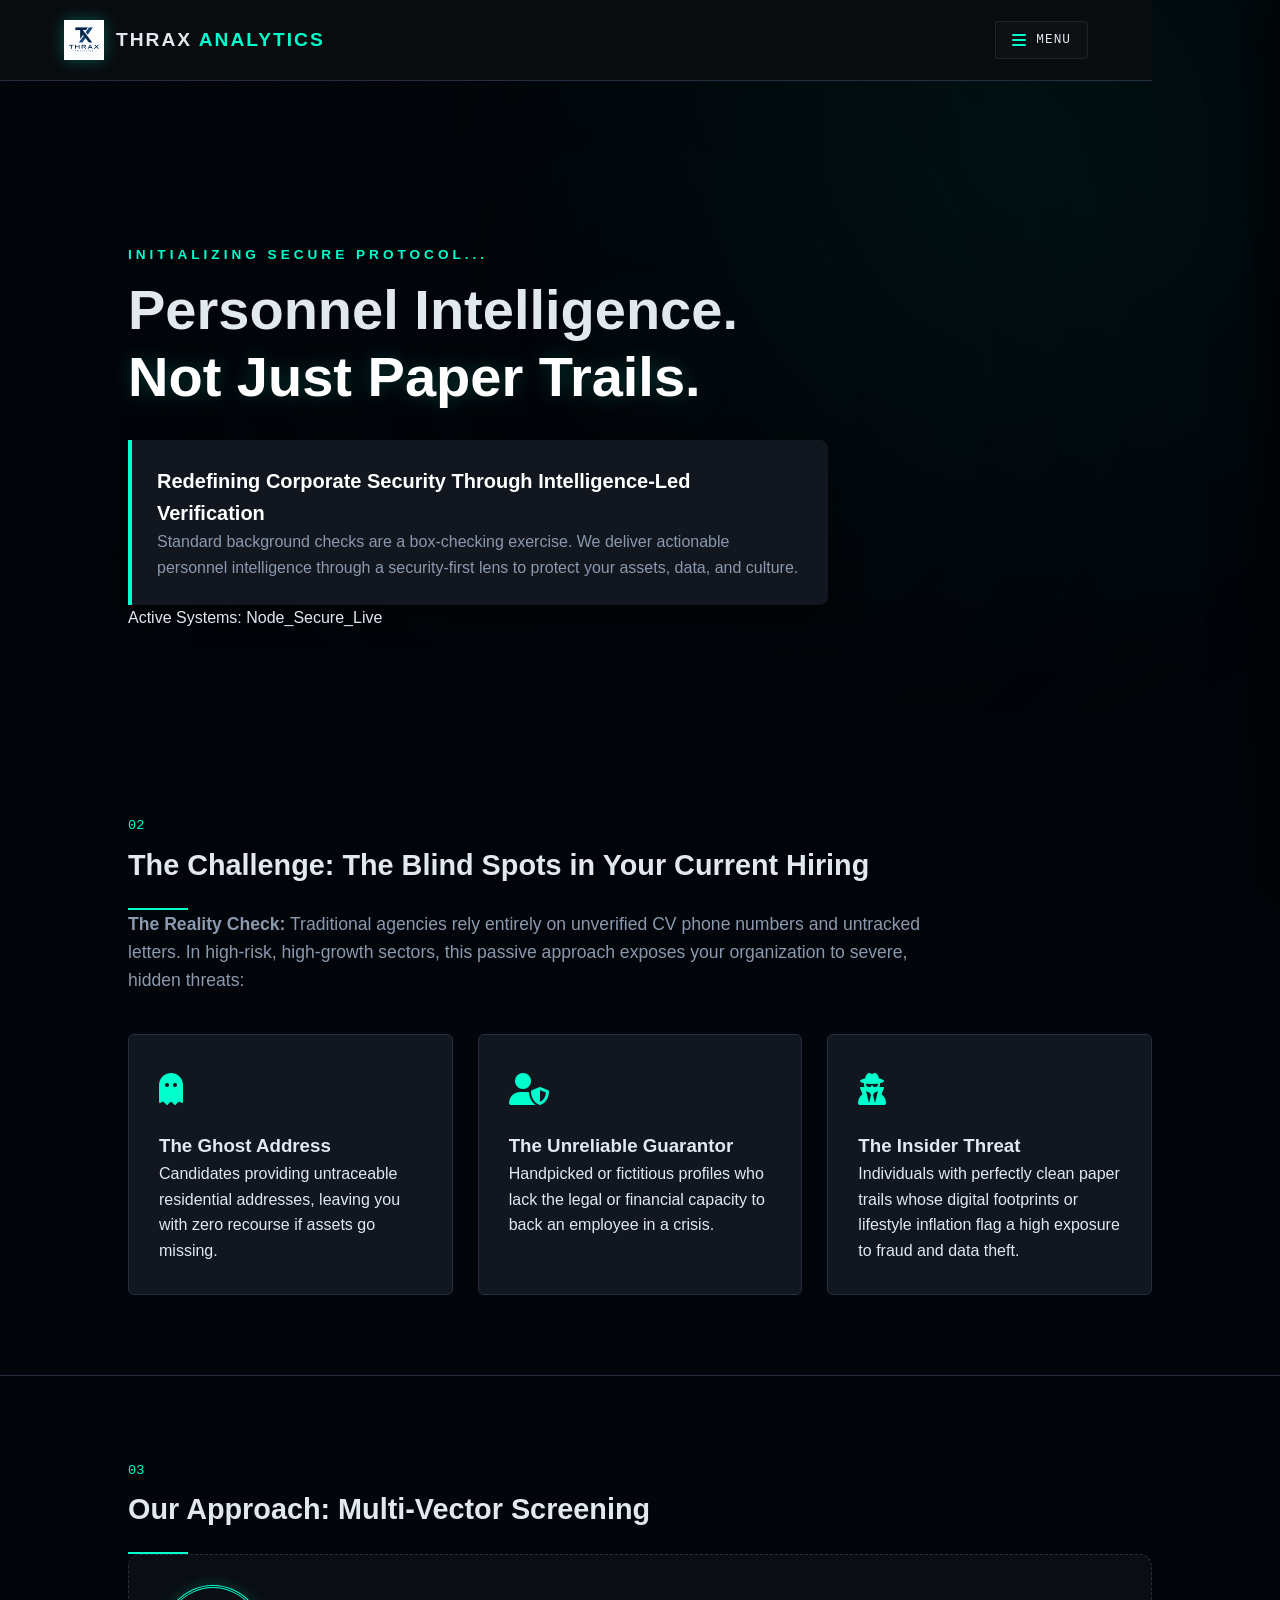
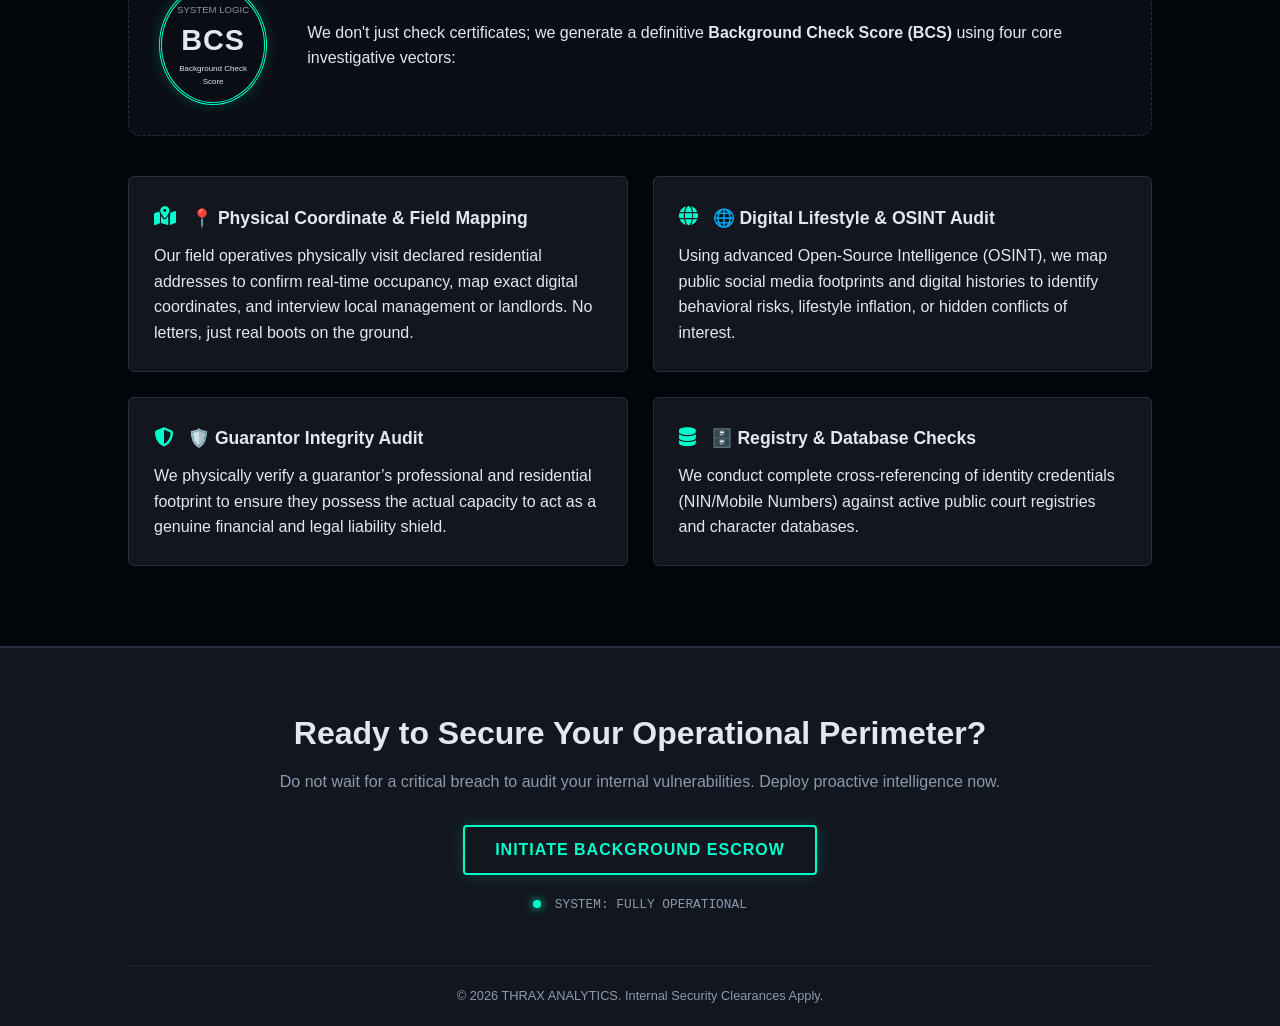
==== commit 5a616207: "Cleanup: Excised legacy capabilities matrix and intake pipeline form from index" ====
--- a/index.html
+++ b/index.html
@@ -28,10 +28,13 @@
         </div>
         
       <!-- Side Panel Trigger Button -->
-        <div class="side-panel-trigger" id="panel-trigger-btn">
-            <i class="fas fa-bars" id="panel-trigger-icon"></i>
-            <span class="control-label">MENU</span>
-        </div>
+    <!-- ==========================================================================
+   HEADER NAVIGATION LAYER
+   ========================================================================== -->
+<div class="side-panel-trigger" id="panel-trigger-btn">
+    <i class="fas fa-bars" id="panel-trigger-icon"></i>
+    <span class="control-label">MENU</span>
+</div>
     </header>
 
     <div class="thrax-side-drawer" id="global-side-drawer">
@@ -174,92 +177,3 @@
     <script src="app.js"></script>
 </body>
 </html>
-
-    <section class="hero">
-        <div class="hero-content">
-            <div class="status-indicator">
-                <span class="status-dot"></span>
-                <span id="status-text">Initializing Secure Connection...</span>
-            </div>
-
-            <h1>Next-Gen Digital Infrastructure</h1>
-            <p>Building secure, high-performance web systems and automated workflows engineered for the modern technical landscape.</p>
-            <div class="hero-buttons">
-                <a href="#services" class="btn btn-primary">Our Capabilities</a>
-                <a href="#contact" class="btn btn-secondary">Initialize Setup</a>
-            </div>
-        </div>
-    </section>
-
-   <section id="services" class="services-container">
-        <h2 class="section-title">Core Operations</h2>
-        <div class="services-grid">
-            
-            <div class="service-card">
-                <div class="card-icon">⚡</div>
-                <h3>Technical Analytics</h3>
-                <p>Deploying optimized tracking, corporate intelligence, and telemetry solutions to safeguard digital assets.</p>
-                <a href="analytics.html" class="card-link">Access Module &rarr;</a>
-            </div>
-
-            <div class="service-card">
-                <div class="card-icon">🔒</div>
-                <h3>Secure Architecture</h3>
-                <p>Hardened data structures, threat mitigation, and encryption protocols designed to withstand volatile environments.</p>
-                <a href="architecture.html" class="card-link">Access Module &rarr;</a>
-            </div>
-
-            <div class="service-card">
-                <div class="card-icon">🛠️</div>
-                <h3>System Automation</h3>
-                <p>Replacing manual, redundant corporate processes with automated execution scripts operating with surgical precision.</p>
-                <a href="automation.html" class="card-link">Access Module &rarr;</a>
-            </div>
-
-        </div>
-    </section>
-
-    <!-- Contact Footer / Command Console Form -->
-    <footer id="contact">
-        <div class="footer-content">
-            <h2>Initialize Integration Pipeline</h2>
-            <p>Submit your system parameters below to request a tactical deployment grid from THRAX.</p>
-            
-            <!-- Technical Command Form -->
-            <form id="console-contact-form" class="console-form">
-                <div class="form-row">
-                    <div class="form-group">
-                        <label for="client-name">Operator/Company Name</label>
-                        <input type="text" id="client-name" required placeholder="e.g., Nexus Corp">
-                    </div>
-                    <div class="form-group">
-                        <label for="client-email">Secure Communication Vector (Email)</label>
-                        <input type="email" id="client-email" required placeholder="ops@domain.com">
-                    </div>
-                </div>
-
-                <div class="form-group">
-                    <label for="target-module">Target Operation Module</label>
-                    <select id="target-module" required>
-                        <option value="" disabled selected>Select an operational core...</option>
-                        <option value="analytics">Module_01 // Technical Analytics & Profiling</option>
-                        <option value="architecture">Module_02 // Secure Infrastructure Systems</option>
-                        <option value="automation">Module_03 // Operational Automation Pipelines</option>
-                    </select>
-                </div>
-
-                <div class="form-group">
-                    <label for="mission-parameters">Operation Parameters / Project Details</label>
-                    <textarea id="mission-parameters" rows="5" required placeholder="Describe system requirements, current bottlenecks, or security vulnerabilities..."></textarea>
-                </div>
-
-                <button type="submit" class="btn btn-primary form-submit-btn">Transmit Request // Initialize</button>
-            </form>
-
-            <p class="copyright">&copy; 2026 THRAX HQ. All rights reserved.</p>
-        </div>
-    </footer>
-
-    <script src="app.js"></script>
-</body>
-</html>
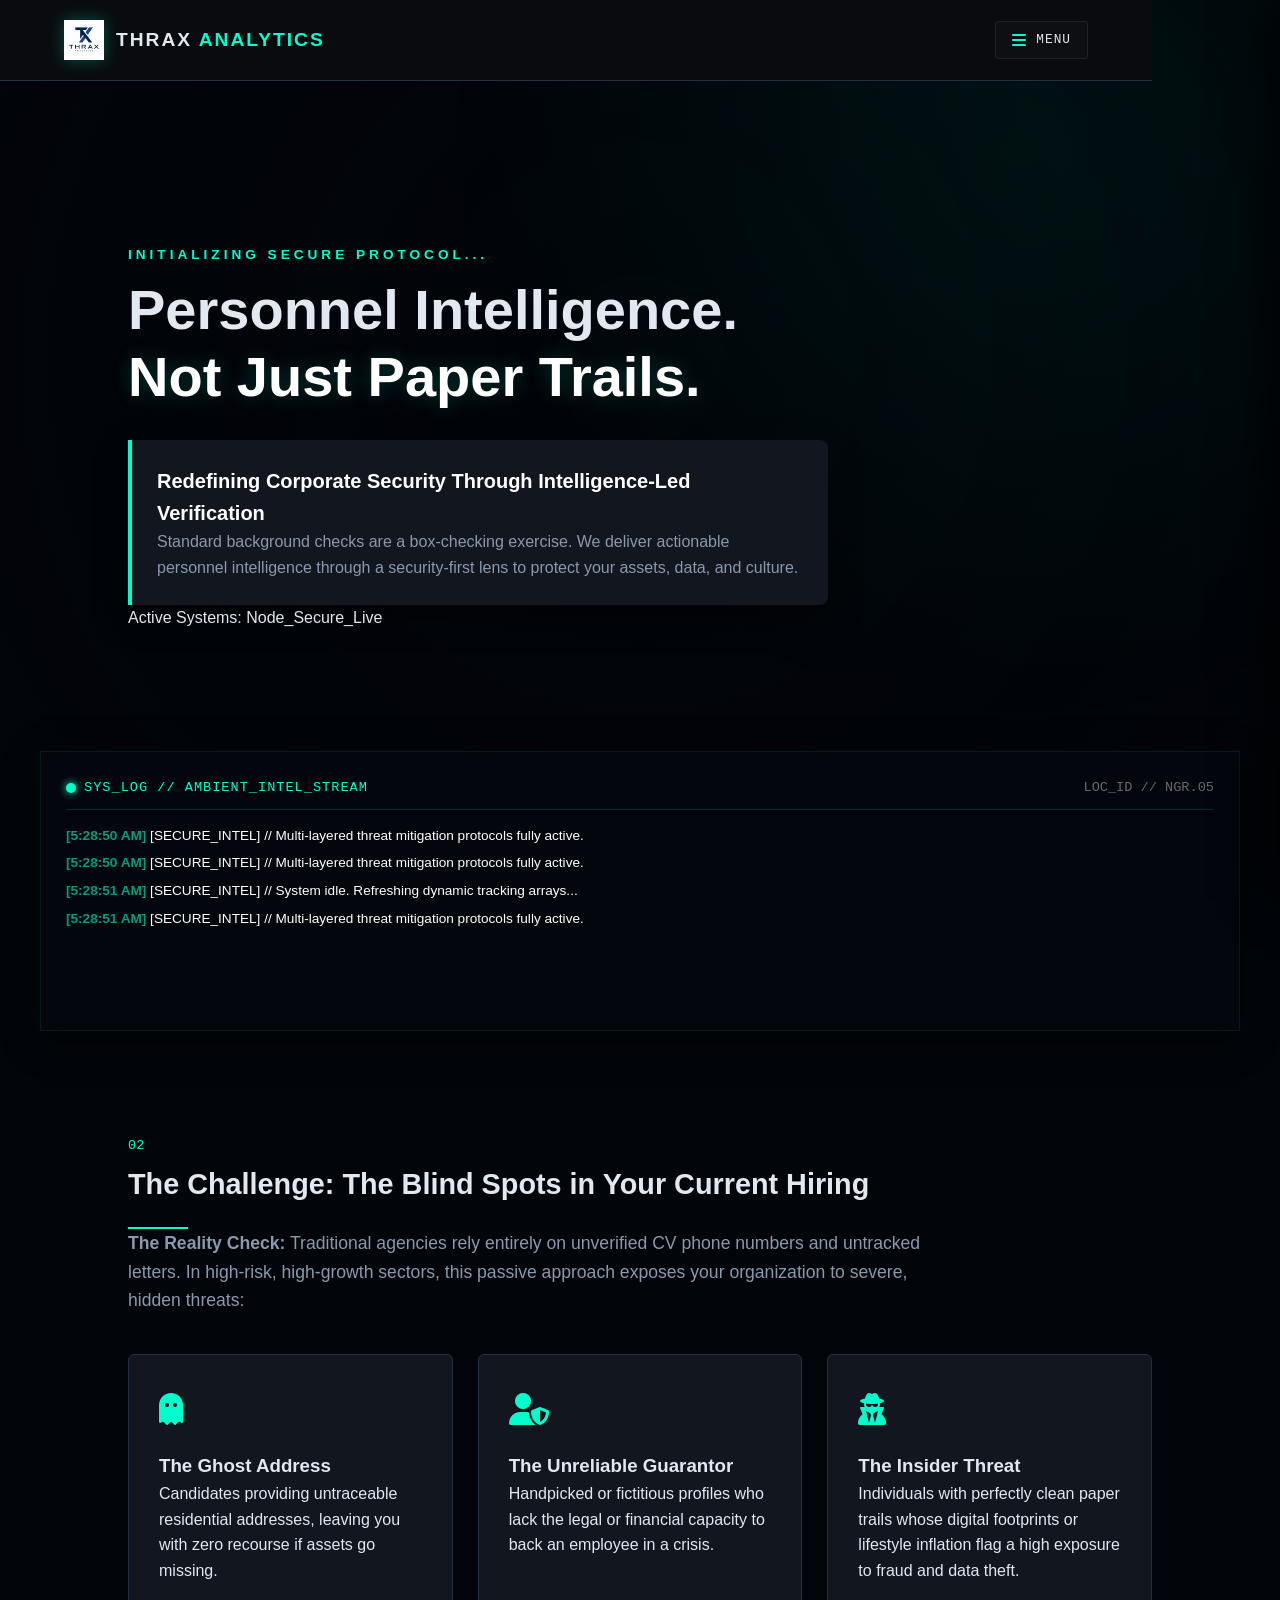
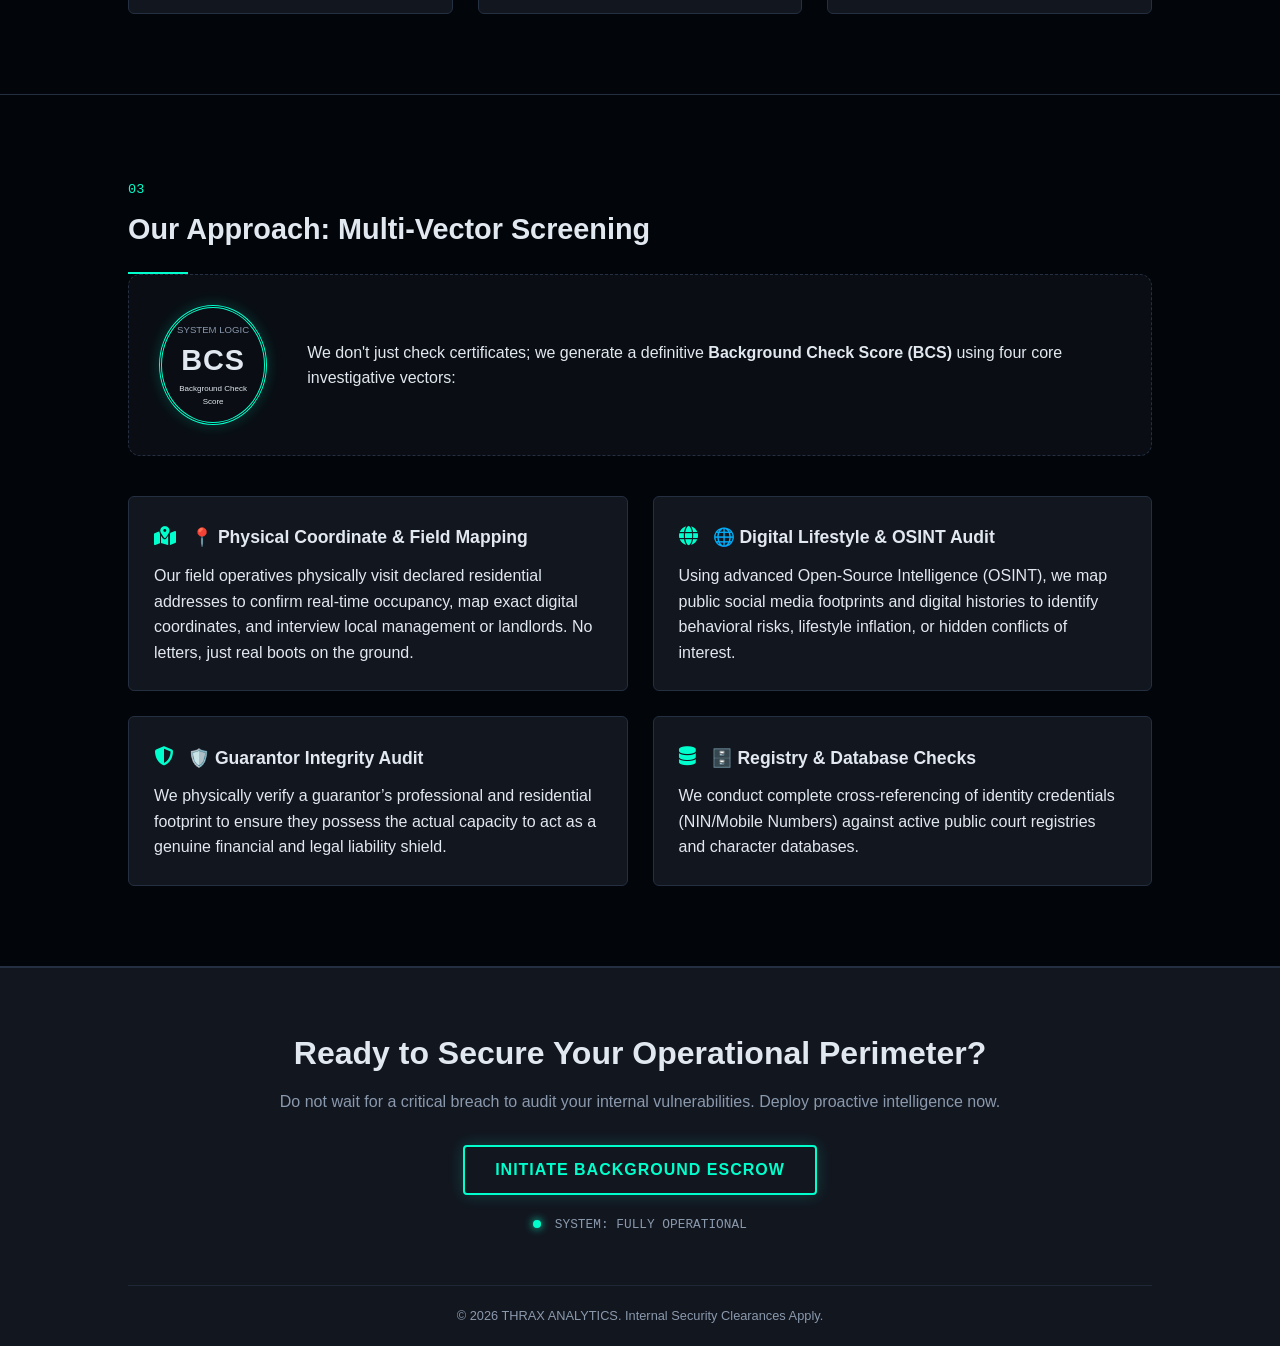
==== commit f3453e17: "Feature: Anchored real-time telemetry console block between hero and challenge sections" ====
--- a/index.html
+++ b/index.html
@@ -70,6 +70,21 @@
         </div>
     </section>
 
+<section class="console-card telemetry-log-container" style="margin: 20px auto; max-width: 1200px; padding: 25px;">
+        <div class="terminal-header" style="display: flex; justify-content: space-between; align-items: center; border-bottom: 1px solid rgba(0, 255, 204, 0.15); padding-bottom: 10px; margin-bottom: 15px;">
+            <div style="display: flex; align-items: center; gap: 8px;">
+                <span style="width: 10px; height: 10px; background-color: #00ffcc; border-radius: 50%; display: inline-block; box-shadow: 0 0 8px #00ffcc;"></span>
+                <span style="font-family: monospace; font-size: 0.85rem; color: #00ffcc; letter-spacing: 1px;">SYS_LOG // AMBIENT_INTEL_STREAM</span>
+            </div>
+            <div style="font-family: monospace; font-size: 0.85rem; color: rgba(255, 255, 255, 0.4);">
+                LOC_ID // NGR.05
+            </div>
+        </div>
+
+        <div id="telemetry-terminal" style="height: 180px; overflow-y: hidden; font-family: 'Courier New', Courier, monospace; font-size: 0.85rem; line-height: 1.6; color: #a0aec0; padding-right: 10px;">
+            </div>
+    </section>
+
     <!-- Section 2: The Challenge Matrix -->
     <section class="challenge-section">
         <div class="section-header">
@@ -175,5 +190,42 @@
     </footer>
 
     <script src="app.js"></script>
+    <script>
+        document.addEventListener("DOMContentLoaded", function() {
+            const terminal = document.getElementById("telemetry-terminal");
+            
+            const logSequences = [
+                "[SECURE_INTEL] // Initializing parameter intake matrix...",
+                "[SECURE_INTEL] // Deploying cross-reference heuristics across registries...",
+                "[SECURE_INTEL] // Scanning organizational credentials & digital footprints...",
+                "[SECURE_INTEL] // Querying historical system matrices for anomaly detection...",
+                "[SECURE_INTEL] // System cross-referencing background integrity databases...",
+                "[SECURE_INTEL] // Extracting decentralized telemetry data packets...",
+                "[SECURE_INTEL] // Verification pipeline mapping target identity nodes...",
+                "[SECURE_INTEL] // STATUS: COMPILING SANITIZED RISK ADVISORY BRIEF [SUCCESS]",
+                "[SECURE_INTEL] // System idle. Refreshing dynamic tracking arrays...",
+                "[SECURE_INTEL] // Processing deep background verification parameters...",
+                "[SECURE_INTEL] // Multi-layered threat mitigation protocols fully active."
+            ];
+
+            function appendLog() {
+                const randomLine = logSequences[Math.floor(Math.random() * logSequences.length)];
+                const time = new Date().toLocaleTimeString();
+                
+                const logElement = document.createElement("div");
+                logElement.style.marginBottom = "6px";
+                logElement.innerHTML = `<span style="color: rgba(0, 255, 204, 0.6); font-weight: bold;">[${time}]</span> <span style="color: #ffffff;">${randomLine}</span>`;
+                
+                terminal.appendChild(logElement);
+
+                if (terminal.childNodes.length > 7) {
+                    terminal.removeChild(terminal.firstChild);
+                }
+            }
+
+            for(let i=0; i<4; i++) { setTimeout(appendLog, i * 400); }
+            setInterval(appendLog, 4500);
+        });
+    </script>
 </body>
 </html>
